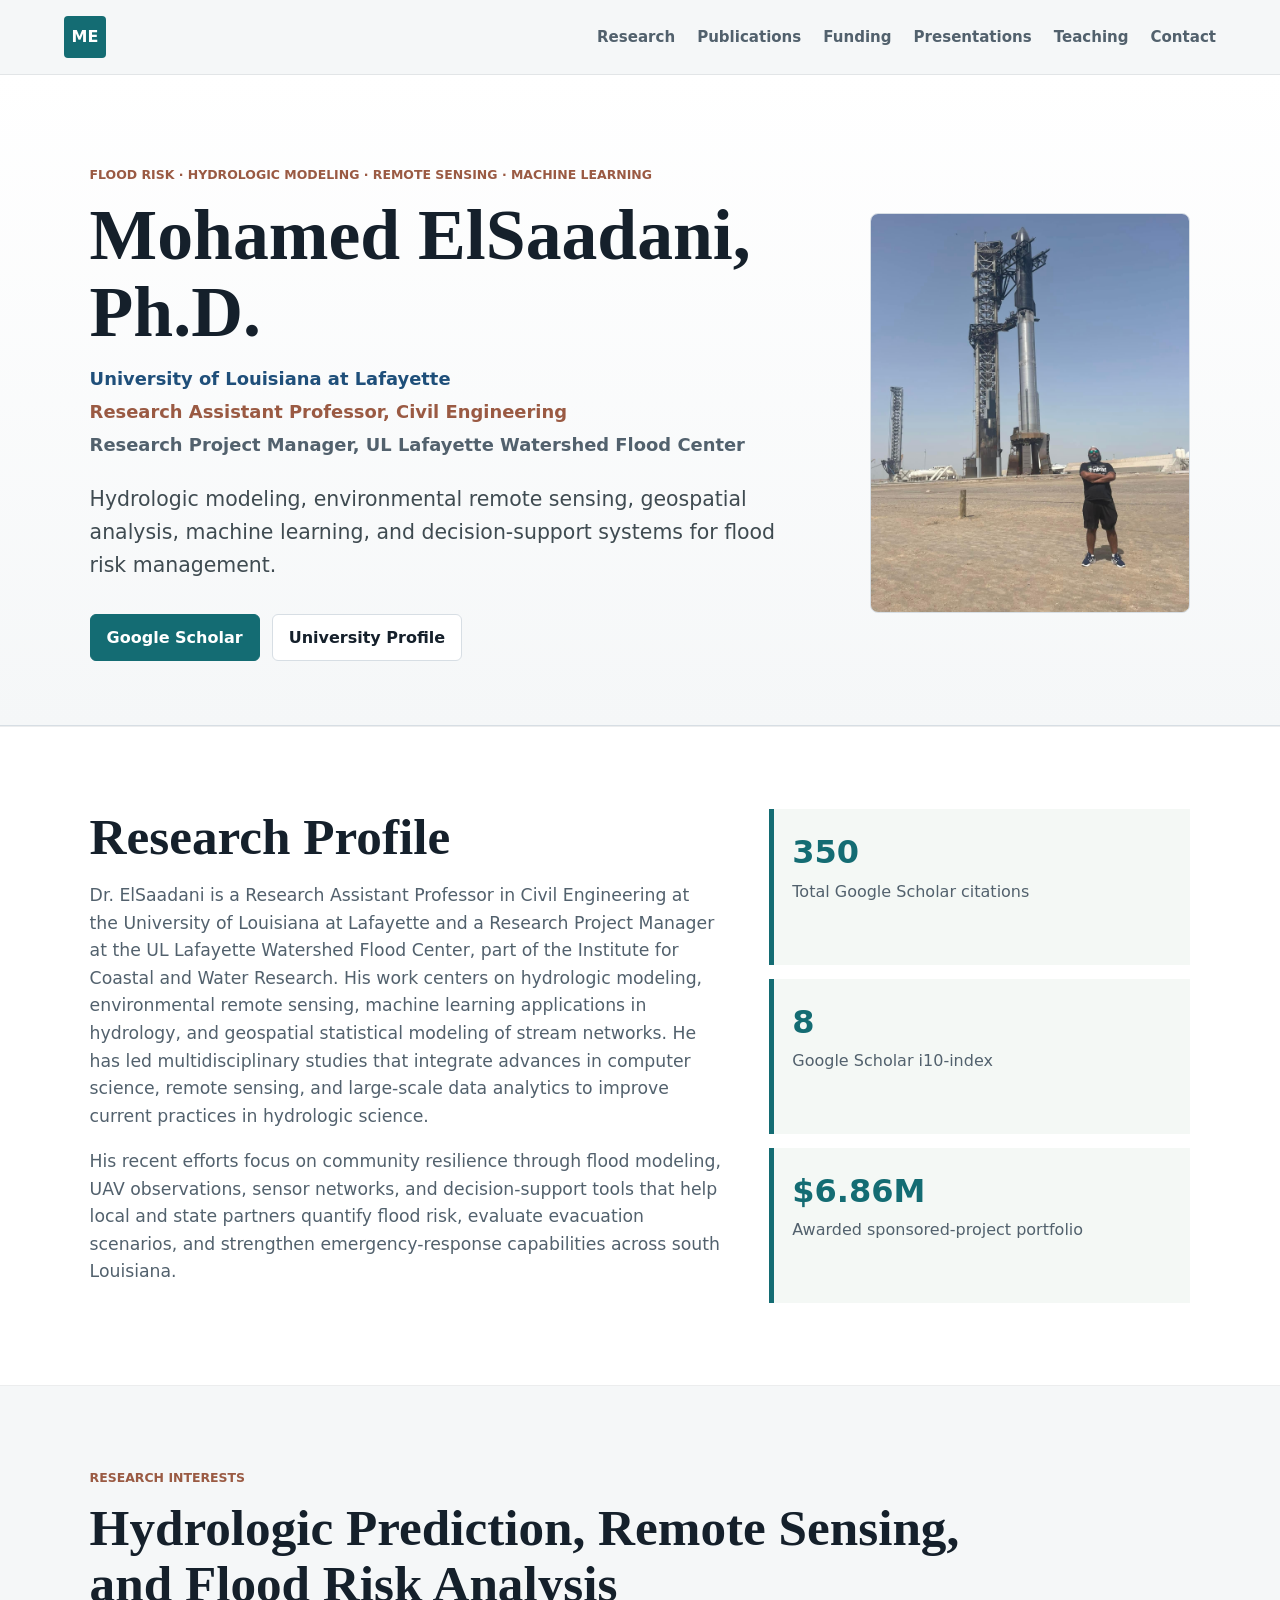
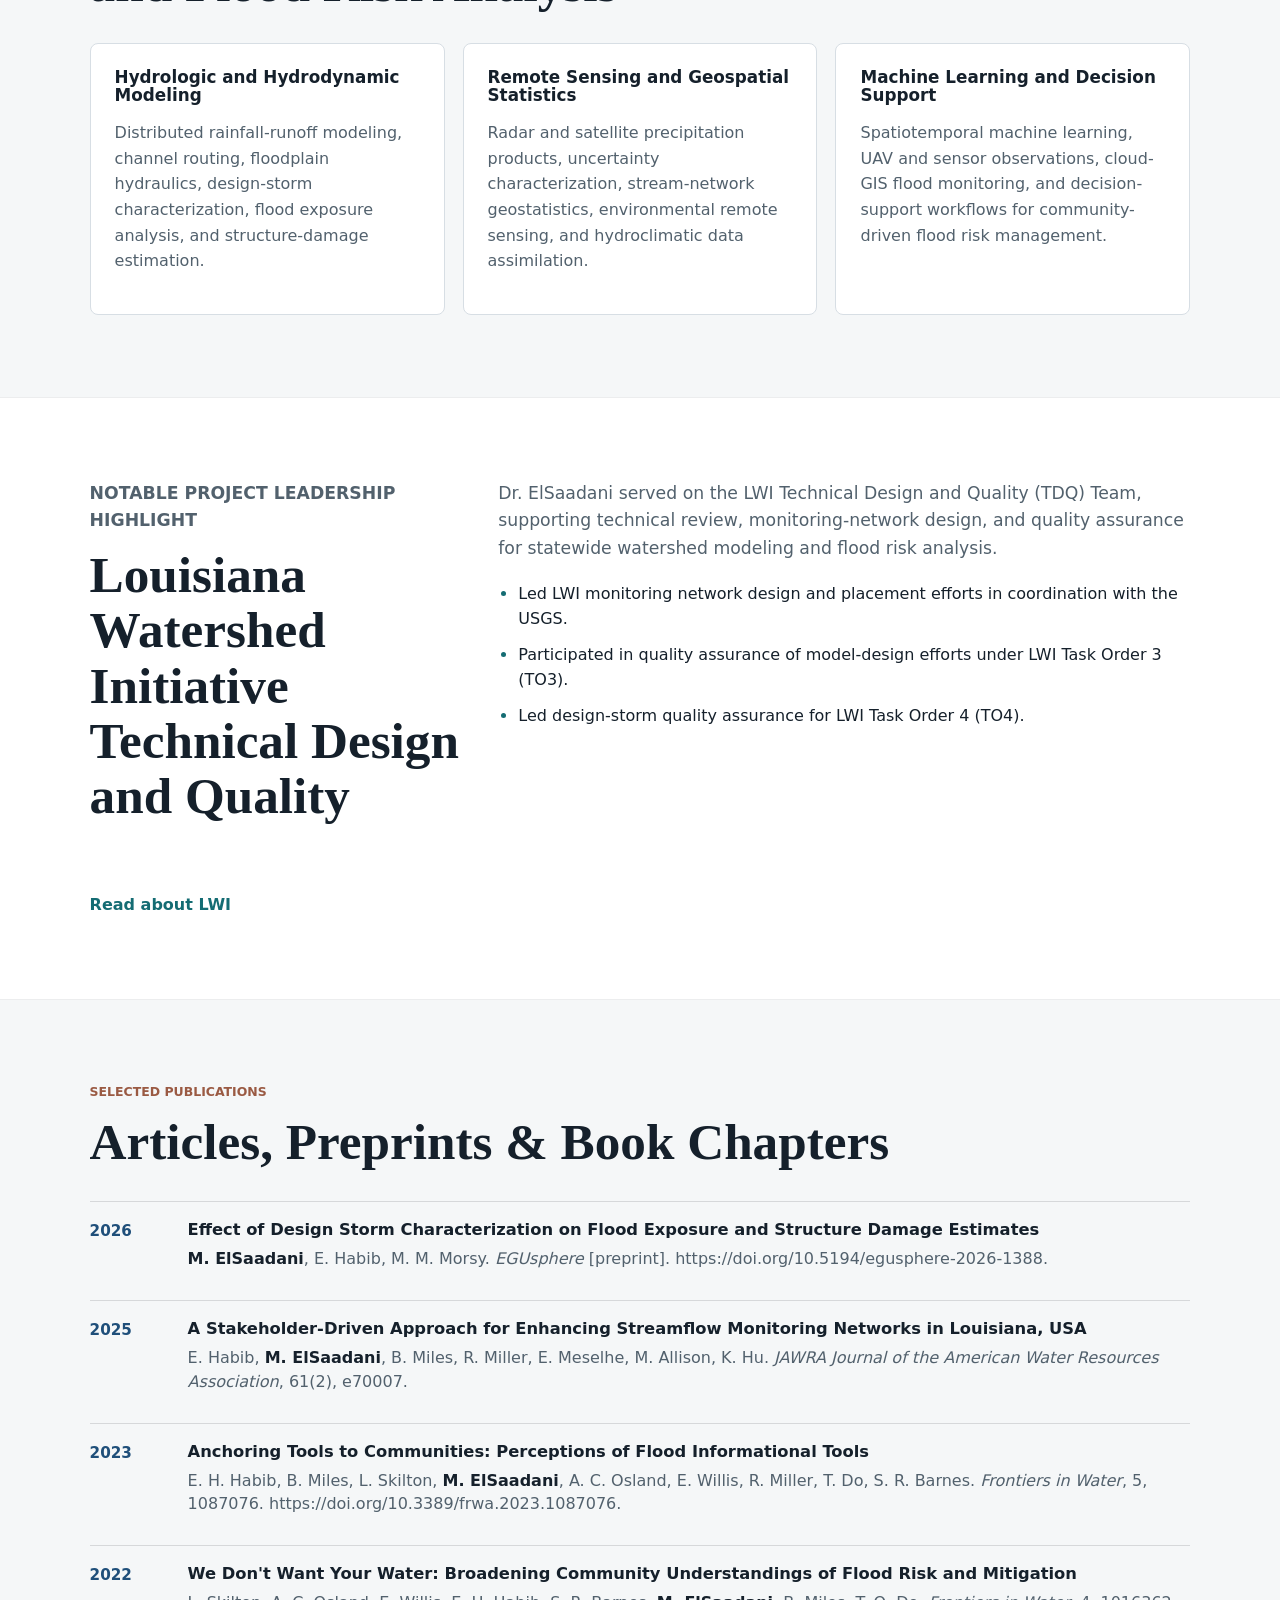
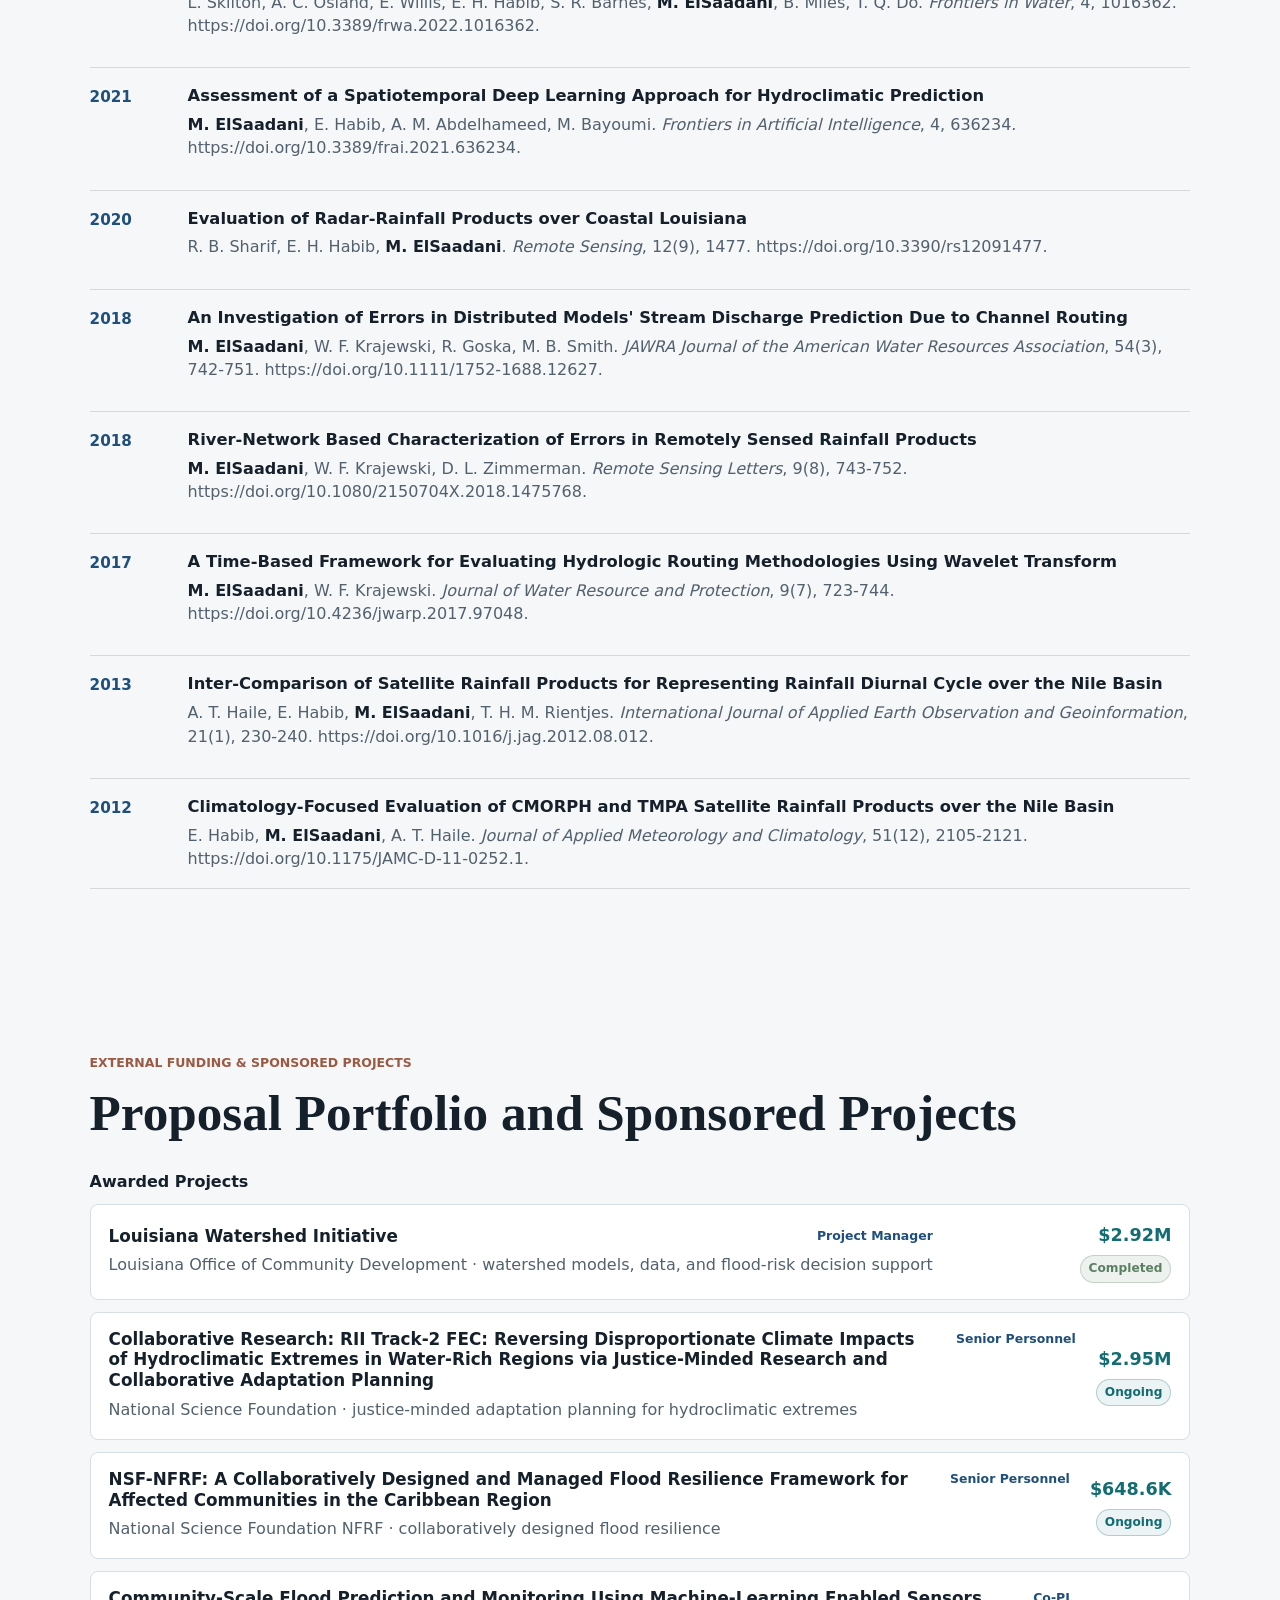
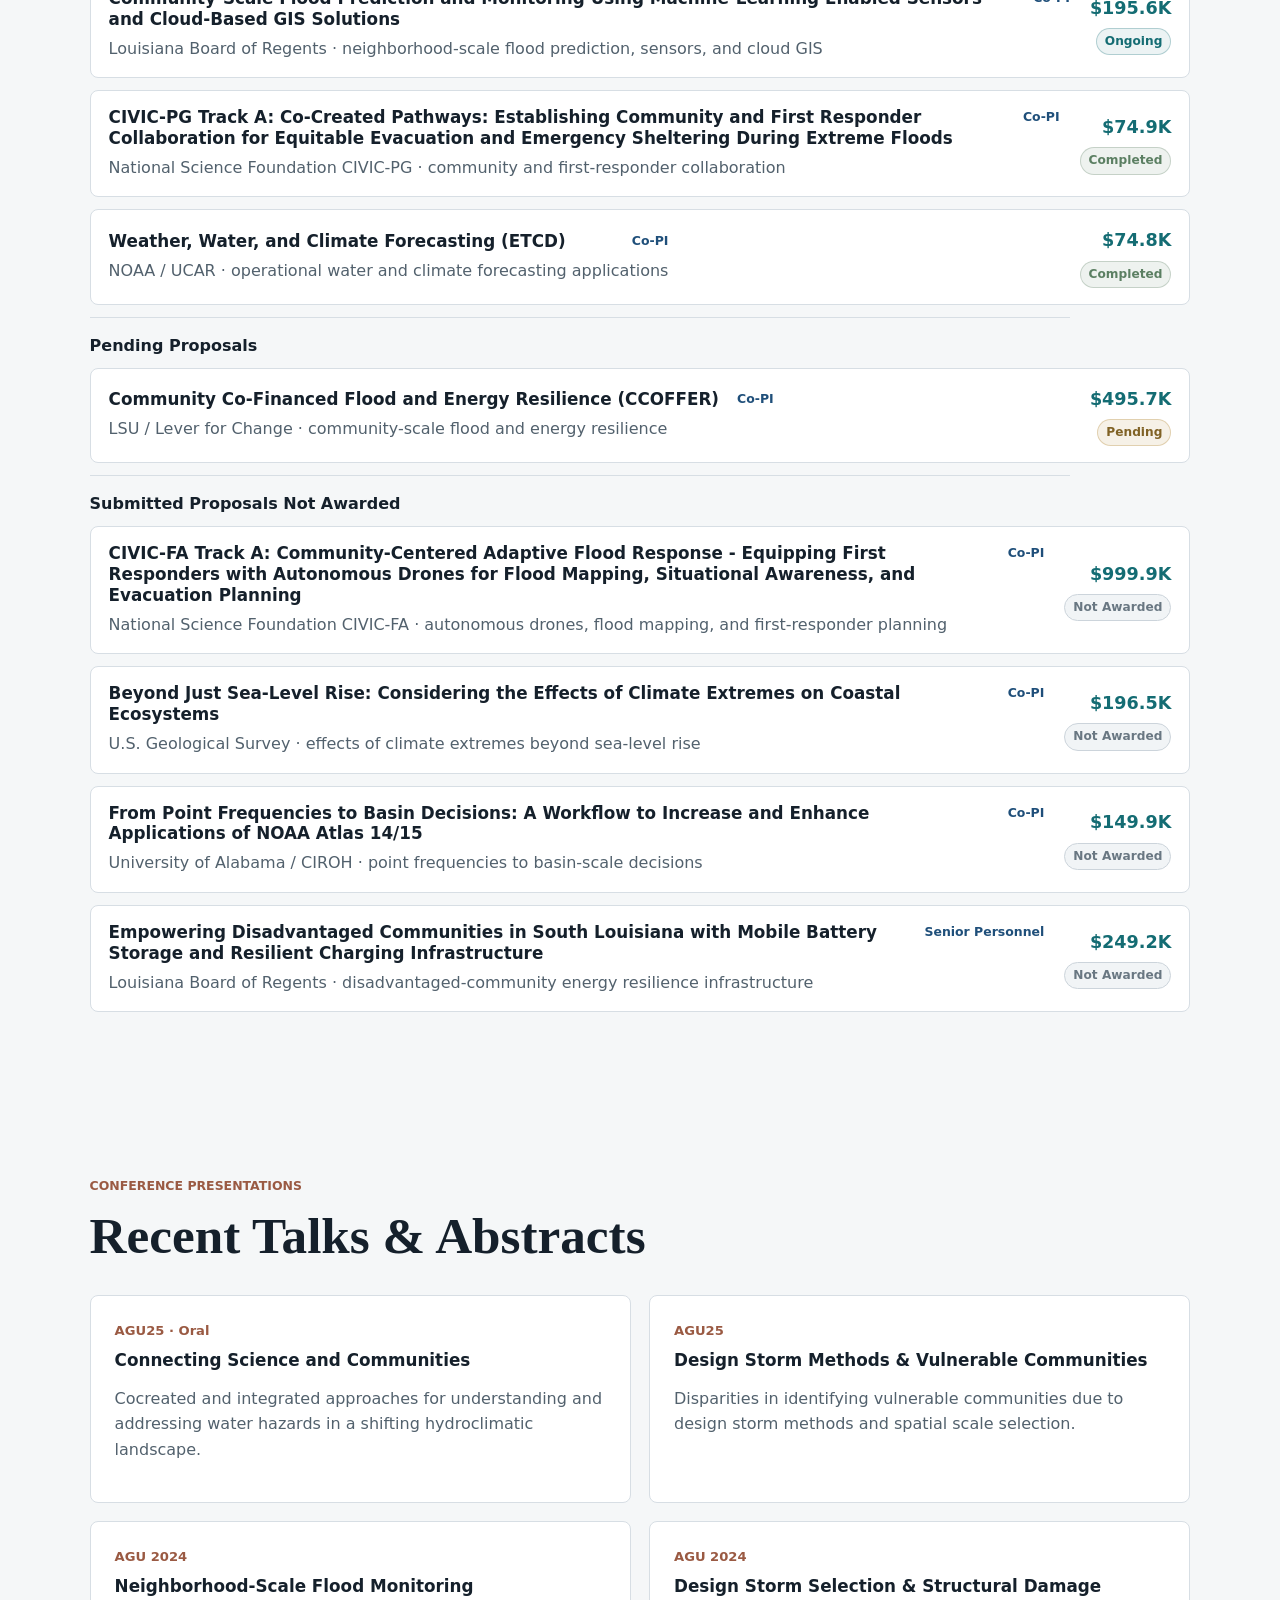
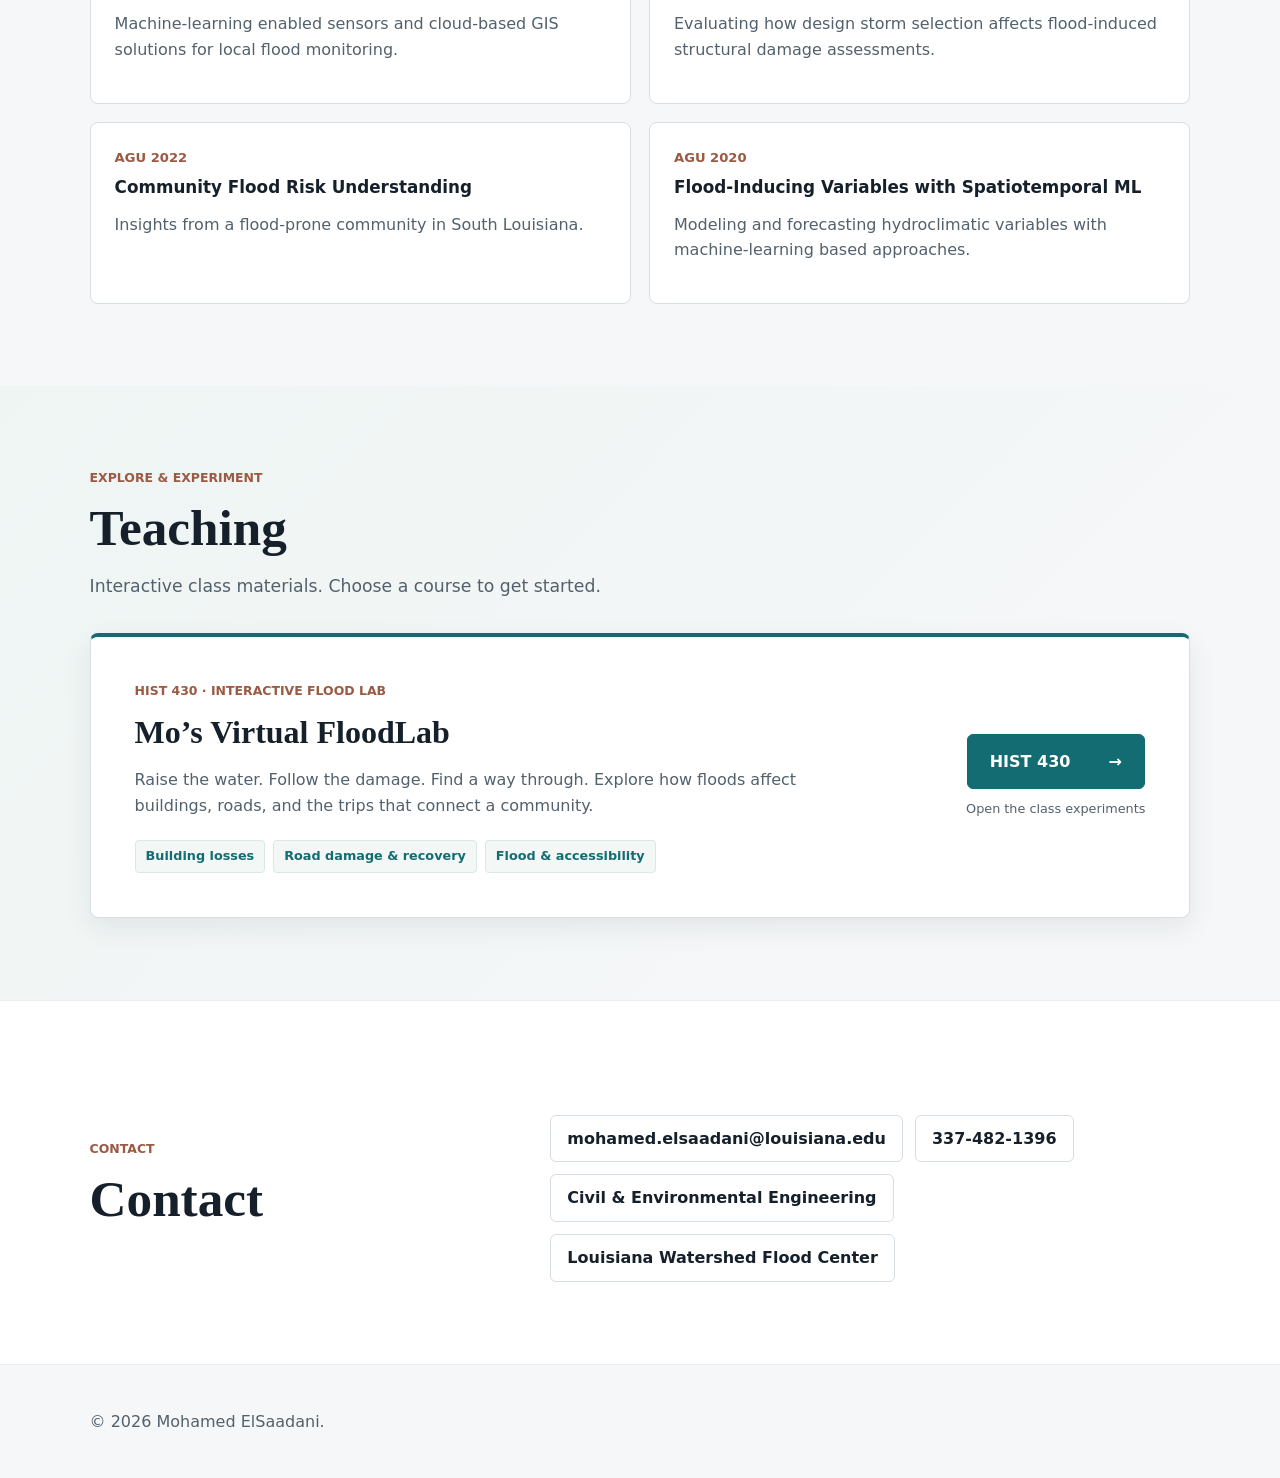
==== index.html @ e727b32e "Harden site policy and make flood routing failures recoverable" ====
<!doctype html>
<html lang="en">
  <head>
    <meta charset="utf-8" />
    <meta http-equiv="Content-Security-Policy" content="default-src 'self'; script-src 'self' 'sha256-aiAibdXr4zorrBHYoEK4pJ7aDcI/mE4SyURngaMQX2s='; style-src 'self' 'unsafe-inline' https://fonts.googleapis.com; font-src 'self' https://fonts.gstatic.com; img-src 'self' data: blob: https://tile.openstreetmap.org; connect-src 'self'; worker-src 'self'; object-src 'none'; base-uri 'none'; form-action 'none'; frame-src 'none'">
    <meta name="referrer" content="strict-origin-when-cross-origin">
    <meta name="viewport" content="width=device-width, initial-scale=1" />
    <title>Mohamed ElSaadani, Ph.D. | Hydrology, Remote Sensing &amp; Flood Risk | UL Lafayette</title>
    <meta
      name="description"
      content="Mohamed ElSaadani, Ph.D. â€” Research Assistant Professor in Civil Engineering at the University of Louisiana at Lafayette and Research Project Manager at the UL Lafayette Watershed Flood Center. Hydrologic modeling, remote sensing, machine learning, and flood risk analysis."
    />
    <meta name="author" content="Mohamed ElSaadani" />
    <meta name="keywords" content="Mohamed ElSaadani, Elsaadani, mohamed elsaadani ph.d., mohamed elsaadani louisiana, UL Lafayette Watershed Flood Center, hydrologic modeling, remote sensing, flood risk, machine learning, Louisiana Watershed Initiative, Institute for Coastal and Water Research" />


    <meta name="robots" content="index,follow,max-image-preview:large,max-snippet:-1" />
    <meta name="googlebot" content="index,follow" />


    <link rel="canonical" href="https://melsaadani1.github.io/" />


    <meta property="og:type" content="profile" />
    <meta property="og:title" content="Mohamed ElSaadani, Ph.D. â€” UL Lafayette" />
    <meta property="og:description" content="Research Assistant Professor of Civil Engineering &amp; Research Project Manager, UL Lafayette Watershed Flood Center. Hydrologic modeling, remote sensing, machine learning, and flood risk analysis." />
    <meta property="og:site_name" content="Mohamed ElSaadani, Ph.D." />
    <meta property="og:url" content="https://melsaadani1.github.io/" />
    <meta property="og:image" content="https://melsaadani1.github.io/profile.jpg" />
    <meta property="og:image:alt" content="Mohamed ElSaadani, Ph.D." />
    <meta property="profile:first_name" content="Mohamed" />
    <meta property="profile:last_name" content="ElSaadani" />


    <meta name="twitter:card" content="summary_large_image" />
    <meta name="twitter:title" content="Mohamed ElSaadani, Ph.D. â€” UL Lafayette" />
    <meta name="twitter:description" content="Research Assistant Professor, UL Lafayette. Hydrology, remote sensing, and flood risk." />
    <meta name="twitter:image" content="https://melsaadani1.github.io/profile.jpg" />


    <script type="application/ld+json">
    {
      "@context": "https://schema.org",
      "@type": "Person",
      "name": "Mohamed ElSaadani",
      "givenName": "Mohamed",
      "familyName": "ElSaadani",
      "alternateName": ["Mohamed El Saadani", "Mohamed A. ElSaadani", "Mohamed ElSaadany"],
      "honorificSuffix": "Ph.D.",
      "jobTitle": "Research Assistant Professor of Civil Engineering; Research Project Manager, UL Lafayette Watershed Flood Center",
      "email": "mailto:mohamed.elsaadani@louisiana.edu",
      "url": "https://melsaadani1.github.io/",
      "image": "https://melsaadani1.github.io/profile.jpg",
      "worksFor": {
        "@type": "CollegeOrUniversity",
        "name": "University of Louisiana at Lafayette",
        "url": "https://louisiana.edu/",
        "department": "Civil Engineering; UL Lafayette Watershed Flood Center; Institute for Coastal and Water Research"
      },
      "alumniOf": [
        {"@type": "CollegeOrUniversity", "name": "University of Iowa"},
        {"@type": "CollegeOrUniversity", "name": "University of Louisiana at Lafayette"},
        {"@type": "CollegeOrUniversity", "name": "Cairo University"}
      ],
      "knowsAbout": [
        "Flood Risk", "Hydrologic Modeling", "Remote Sensing", "Machine Learning for Hydrology",
        "Louisiana Watershed Initiative", "Community Resilience", "Design Storms",
        "Radar Rainfall", "Satellite Rainfall"
      ],
      "sameAs": [
        "https://scholar.google.com/citations?user=o0lgBhgAAAAJ&hl=en",
        "https://orcid.org/0000-0002-0113-6175",
        "https://www.researchgate.net/profile/Mohamed-Elsaadani",
        "https://www.linkedin.com/in/mohamed-elsaadani-ph-d-9a96617b/",
        "https://louisiana.edu/directory/people/mohamed-elsaadani",
        "https://floodcenter.louisiana.edu/"
      ]
    }
    </script>

    <link rel="preconnect" href="https://fonts.googleapis.com" />
    <link rel="preconnect" href="https://fonts.gstatic.com" crossorigin />
    <link
      href="https://fonts.googleapis.com/css2?family=Inter:wght@400;500;600;700;800&family=Lora:wght@500;600&display=swap"
      rel="stylesheet"
    />
    <link rel="stylesheet" href="styles.css?v=20260919" />
  </head>
  <body>
    <header class="site-header">
      <a class="brand" href="#top" aria-label="Mohamed ElSaadani home">
        <span>ME</span>
      </a>
      <nav aria-label="Primary navigation">
        <a href="#research">Research</a>
        <a href="#publications">Publications</a>
        <a href="#funding">Funding</a>
        <a href="#presentations">Presentations</a>
        <a href="#teaching">Teaching</a>
        <a href="#contact">Contact</a>
      </nav>
    </header>

    <main id="top">
      <section class="hero">
        <div class="hero-copy">
          <p class="eyebrow">Flood Risk &middot; Hydrologic Modeling &middot; Remote Sensing &middot; Machine Learning</p>
          <h1>Mohamed ElSaadani, Ph.D.</h1>
          <p class="appointment">University of Louisiana at Lafayette</p>
          <p class="appointment professor">Research Assistant Professor, Civil Engineering</p>
          <p class="appointment secondary">Research Project Manager, UL Lafayette Watershed Flood Center</p>
          <p class="lede">
            Hydrologic modeling, environmental remote sensing, geospatial analysis, machine learning, and
            decision-support systems for flood risk management.
          </p>
          <div class="hero-actions" aria-label="Profile links">
            <a class="button primary" href="https://scholar.google.com/citations?user=o0lgBhgAAAAJ&hl=en">Google Scholar</a>
            <a class="button" href="https://louisiana.edu/directory/people/mohamed-elsaadani">University Profile</a>
          </div>
        </div>
        <aside class="profile-card" aria-label="Profile photo">
          <img
            class="profile-photo"
            src="profile.jpg"
            alt="Mohamed ElSaadani, Ph.D. â€” Research Assistant Professor, University of Louisiana at Lafayette"
            width="320" height="320"
            loading="eager"
            decoding="async"
          />
        </aside>
      </section>

      <section class="intro band">
        <div>
          <h2>Research Profile</h2>
          <p>
            Dr. ElSaadani is a Research Assistant Professor in Civil Engineering at the University of
            Louisiana at Lafayette and a Research Project Manager at the UL Lafayette Watershed Flood Center,
            part of the Institute for Coastal and Water Research. His work centers on hydrologic modeling,
            environmental remote sensing, machine learning applications in hydrology, and geospatial
            statistical modeling of stream networks. He has led multidisciplinary studies that integrate
            advances in computer science, remote sensing, and large-scale data analytics to improve current
            practices in hydrologic science.
          </p>
          <p>
            His recent efforts focus on community resilience through flood modeling, UAV observations, sensor
            networks, and decision-support tools that help local and state partners quantify flood risk,
            evaluate evacuation scenarios, and strengthen emergency-response capabilities across south
            Louisiana.
          </p>
        </div>
        <dl class="stats">
          <div><dt>350</dt><dd>Total Google Scholar citations</dd></div>
          <div><dt>8</dt><dd>Google Scholar i10-index</dd></div>
          <div><dt>$6.86M</dt><dd>Awarded sponsored-project portfolio</dd></div>
        </dl>
      </section>

      <section id="research" class="section">
        <div class="section-heading">
          <p class="eyebrow">Research Interests</p>
          <h2>Hydrologic Prediction, Remote Sensing, and Flood Risk Analysis</h2>
        </div>
        <div class="focus-grid">
          <article>
            <h3>Hydrologic and Hydrodynamic Modeling</h3>
            <p>
              Distributed rainfall-runoff modeling, channel routing, floodplain hydraulics, design-storm
              characterization, flood exposure analysis, and structure-damage estimation.
            </p>
          </article>
          <article>
            <h3>Remote Sensing and Geospatial Statistics</h3>
            <p>
              Radar and satellite precipitation products, uncertainty characterization, stream-network
              geostatistics, environmental remote sensing, and hydroclimatic data assimilation.
            </p>
          </article>
          <article>
            <h3>Machine Learning and Decision Support</h3>
            <p>
              Spatiotemporal machine learning, UAV and sensor observations, cloud-GIS flood monitoring, and
              decision-support workflows for community-driven flood risk management.
            </p>
          </article>
        </div>
      </section>

      <section class="lwi band">
        <div class="section-heading">
          <p class="eyebrow">Notable Project Leadership Highlight</p>
          <h2>Louisiana Watershed Initiative Technical Design and Quality</h2>
        </div>
        <div class="lwi-details">
          <p>
            Dr. ElSaadani served on the LWI Technical Design and Quality (TDQ) Team, supporting technical
            review, monitoring-network design, and quality assurance for statewide watershed modeling and flood
            risk analysis.
          </p>
          <ul>
            <li>Led LWI monitoring network design and placement efforts in coordination with the USGS.</li>
            <li>Participated in quality assurance of model-design efforts under LWI Task Order 3 (TO3).</li>
            <li>Led design-storm quality assurance for LWI Task Order 4 (TO4).</li>
          </ul>
        </div>
        <a class="text-link" href="https://locddr.la.gov/programs/louisiana-watershed-initiative">Read about LWI</a>
      </section>

      <section id="publications" class="section">
        <div class="section-heading">
          <p class="eyebrow">Selected Publications</p>
          <h2>Articles, Preprints & Book Chapters</h2>
        </div>
        <div class="publication-list">
          <article>
            <p class="year">2026</p>
            <div class="pub-body">
              <div class="pub-title-line">
                <h3>Effect of Design Storm Characterization on Flood Exposure and Structure Damage Estimates</h3>
              </div>
              <p><strong>M. ElSaadani</strong>, E. Habib, M. M. Morsy. <em>EGUsphere</em> [preprint]. https://doi.org/10.5194/egusphere-2026-1388.</p>
            </div>
          </article>
          <article>
            <p class="year">2025</p>
            <div class="pub-body">
              <div class="pub-title-line">
                <h3>A Stakeholder-Driven Approach for Enhancing Streamflow Monitoring Networks in Louisiana, USA</h3>
              </div>
              <p>E. Habib, <strong>M. ElSaadani</strong>, B. Miles, R. Miller, E. Meselhe, M. Allison, K. Hu. <em>JAWRA Journal of the American Water Resources Association</em>, 61(2), e70007.</p>
            </div>
          </article>
          <article>
            <p class="year">2023</p>
            <div class="pub-body">
              <div class="pub-title-line">
                <h3>Anchoring Tools to Communities: Perceptions of Flood Informational Tools</h3>
              </div>
              <p>E. H. Habib, B. Miles, L. Skilton, <strong>M. ElSaadani</strong>, A. C. Osland, E. Willis, R. Miller, T. Do, S. R. Barnes. <em>Frontiers in Water</em>, 5, 1087076. https://doi.org/10.3389/frwa.2023.1087076.</p>
            </div>
          </article>
          <article>
            <p class="year">2022</p>
            <div class="pub-body">
              <div class="pub-title-line">
                <h3>We Don't Want Your Water: Broadening Community Understandings of Flood Risk and Mitigation</h3>
              </div>
              <p>L. Skilton, A. C. Osland, E. Willis, E. H. Habib, S. R. Barnes, <strong>M. ElSaadani</strong>, B. Miles, T. Q. Do. <em>Frontiers in Water</em>, 4, 1016362. https://doi.org/10.3389/frwa.2022.1016362.</p>
            </div>
          </article>
          <article>
            <p class="year">2021</p>
            <div class="pub-body">
              <div class="pub-title-line">
                <h3>Assessment of a Spatiotemporal Deep Learning Approach for Hydroclimatic Prediction</h3>
              </div>
              <p><strong>M. ElSaadani</strong>, E. Habib, A. M. Abdelhameed, M. Bayoumi. <em>Frontiers in Artificial Intelligence</em>, 4, 636234. https://doi.org/10.3389/frai.2021.636234.</p>
            </div>
          </article>
          <article>
            <p class="year">2020</p>
            <div class="pub-body">
              <div class="pub-title-line">
                <h3>Evaluation of Radar-Rainfall Products over Coastal Louisiana</h3>
              </div>
              <p>R. B. Sharif, E. H. Habib, <strong>M. ElSaadani</strong>. <em>Remote Sensing</em>, 12(9), 1477. https://doi.org/10.3390/rs12091477.</p>
            </div>
          </article>
          <article>
            <p class="year">2018</p>
            <div class="pub-body">
              <div class="pub-title-line">
                <h3>An Investigation of Errors in Distributed Models' Stream Discharge Prediction Due to Channel Routing</h3>
              </div>
              <p><strong>M. ElSaadani</strong>, W. F. Krajewski, R. Goska, M. B. Smith. <em>JAWRA Journal of the American Water Resources Association</em>, 54(3), 742-751. https://doi.org/10.1111/1752-1688.12627.</p>
            </div>
          </article>
          <article>
            <p class="year">2018</p>
            <div class="pub-body">
              <div class="pub-title-line">
                <h3>River-Network Based Characterization of Errors in Remotely Sensed Rainfall Products</h3>
              </div>
              <p><strong>M. ElSaadani</strong>, W. F. Krajewski, D. L. Zimmerman. <em>Remote Sensing Letters</em>, 9(8), 743-752. https://doi.org/10.1080/2150704X.2018.1475768.</p>
            </div>
          </article>
          <article>
            <p class="year">2017</p>
            <div class="pub-body">
              <div class="pub-title-line">
                <h3>A Time-Based Framework for Evaluating Hydrologic Routing Methodologies Using Wavelet Transform</h3>
              </div>
              <p><strong>M. ElSaadani</strong>, W. F. Krajewski. <em>Journal of Water Resource and Protection</em>, 9(7), 723-744. https://doi.org/10.4236/jwarp.2017.97048.</p>
            </div>
          </article>
          <article>
            <p class="year">2013</p>
            <div class="pub-body">
              <div class="pub-title-line">
                <h3>Inter-Comparison of Satellite Rainfall Products for Representing Rainfall Diurnal Cycle over the Nile Basin</h3>
              </div>
              <p>A. T. Haile, E. Habib, <strong>M. ElSaadani</strong>, T. H. M. Rientjes. <em>International Journal of Applied Earth Observation and Geoinformation</em>, 21(1), 230-240. https://doi.org/10.1016/j.jag.2012.08.012.</p>
            </div>
          </article>
          <article>
            <p class="year">2012</p>
            <div class="pub-body">
              <div class="pub-title-line">
                <h3>Climatology-Focused Evaluation of CMORPH and TMPA Satellite Rainfall Products over the Nile Basin</h3>
              </div>
              <p>E. Habib, <strong>M. ElSaadani</strong>, A. T. Haile. <em>Journal of Applied Meteorology and Climatology</em>, 51(12), 2105-2121. https://doi.org/10.1175/JAMC-D-11-0252.1.</p>
            </div>
          </article>
        </div>
      </section>

      <section id="funding" class="section">
        <div class="section-heading">
          <p class="eyebrow">External Funding & Sponsored Projects</p>
          <h2>Proposal Portfolio and Sponsored Projects</h2>
        </div>
        <div class="funding-list">
          <h3 class="funding-subheading">Awarded Projects</h3>
          <article>
            <div>
              <div class="funding-title"><h3>Louisiana Watershed Initiative</h3><span>Project Manager</span></div>
              <p>Louisiana Office of Community Development &middot; watershed models, data, and flood-risk decision support</p>
            </div>
            <div class="funding-meta"><strong>$2.92M</strong><span class="status completed">Completed</span></div>
          </article>
          <article>
            <div>
              <div class="funding-title"><h3>Collaborative Research: RII Track-2 FEC: Reversing Disproportionate Climate Impacts of Hydroclimatic Extremes in Water-Rich Regions via Justice-Minded Research and Collaborative Adaptation Planning</h3><span>Senior Personnel</span></div>
              <p>National Science Foundation &middot; justice-minded adaptation planning for hydroclimatic extremes</p>
            </div>
            <div class="funding-meta"><strong>$2.95M</strong><span class="status ongoing">Ongoing</span></div>
          </article>
          <article>
            <div>
              <div class="funding-title"><h3>NSF-NFRF: A Collaboratively Designed and Managed Flood Resilience Framework for Affected Communities in the Caribbean Region</h3><span>Senior Personnel</span></div>
              <p>National Science Foundation NFRF &middot; collaboratively designed flood resilience</p>
            </div>
            <div class="funding-meta"><strong>$648.6K</strong><span class="status ongoing">Ongoing</span></div>
          </article>
          <article>
            <div>
              <div class="funding-title"><h3>Community-Scale Flood Prediction and Monitoring Using Machine-Learning Enabled Sensors and Cloud-Based GIS Solutions</h3><span>Co-PI</span></div>
              <p>Louisiana Board of Regents &middot; neighborhood-scale flood prediction, sensors, and cloud GIS</p>
            </div>
            <div class="funding-meta"><strong>$195.6K</strong><span class="status ongoing">Ongoing</span></div>
          </article>
          <article>
            <div>
              <div class="funding-title"><h3>CIVIC-PG Track A: Co-Created Pathways: Establishing Community and First Responder Collaboration for Equitable Evacuation and Emergency Sheltering During Extreme Floods</h3><span>Co-PI</span></div>
              <p>National Science Foundation CIVIC-PG &middot; community and first-responder collaboration</p>
            </div>
            <div class="funding-meta"><strong>$74.9K</strong><span class="status completed">Completed</span></div>
          </article>
          <article>
            <div>
              <div class="funding-title"><h3>Weather, Water, and Climate Forecasting (ETCD)</h3><span>Co-PI</span></div>
              <p>NOAA / UCAR &middot; operational water and climate forecasting applications</p>
            </div>
            <div class="funding-meta"><strong>$74.8K</strong><span class="status completed">Completed</span></div>
          </article>

          <h3 class="funding-subheading">Pending Proposals</h3>
          <article>
            <div>
              <div class="funding-title"><h3>Community Co-Financed Flood and Energy Resilience (CCOFFER)</h3><span>Co-PI</span></div>
              <p>LSU / Lever for Change &middot; community-scale flood and energy resilience</p>
            </div>
            <div class="funding-meta"><strong>$495.7K</strong><span class="status pending">Pending</span></div>
          </article>

          <h3 class="funding-subheading">Submitted Proposals Not Awarded</h3>
          <article>
            <div>
              <div class="funding-title"><h3>CIVIC-FA Track A: Community-Centered Adaptive Flood Response - Equipping First Responders with Autonomous Drones for Flood Mapping, Situational Awareness, and Evacuation Planning</h3><span>Co-PI</span></div>
              <p>National Science Foundation CIVIC-FA &middot; autonomous drones, flood mapping, and first-responder planning</p>
            </div>
            <div class="funding-meta"><strong>$999.9K</strong><span class="status not-awarded">Not Awarded</span></div>
          </article>
          <article>
            <div>
              <div class="funding-title"><h3>Beyond Just Sea-Level Rise: Considering the Effects of Climate Extremes on Coastal Ecosystems</h3><span>Co-PI</span></div>
              <p>U.S. Geological Survey &middot; effects of climate extremes beyond sea-level rise</p>
            </div>
            <div class="funding-meta"><strong>$196.5K</strong><span class="status not-awarded">Not Awarded</span></div>
          </article>
          <article>
            <div>
              <div class="funding-title"><h3>From Point Frequencies to Basin Decisions: A Workflow to Increase and Enhance Applications of NOAA Atlas 14/15</h3><span>Co-PI</span></div>
              <p>University of Alabama / CIROH &middot; point frequencies to basin-scale decisions</p>
            </div>
            <div class="funding-meta"><strong>$149.9K</strong><span class="status not-awarded">Not Awarded</span></div>
          </article>
          <article>
            <div>
              <div class="funding-title"><h3>Empowering Disadvantaged Communities in South Louisiana with Mobile Battery Storage and Resilient Charging Infrastructure</h3><span>Senior Personnel</span></div>
              <p>Louisiana Board of Regents &middot; disadvantaged-community energy resilience infrastructure</p>
            </div>
            <div class="funding-meta"><strong>$249.2K</strong><span class="status not-awarded">Not Awarded</span></div>
          </article>
        </div>
      </section>

      <section id="presentations" class="section">
        <div class="section-heading">
          <p class="eyebrow">Conference Presentations</p>
          <h2>Recent Talks & Abstracts</h2>
        </div>
        <div class="cards two-col">
          <article>
            <span>AGU25 &middot; Oral</span>
            <h3>Connecting Science and Communities</h3>
            <p>Cocreated and integrated approaches for understanding and addressing water hazards in a shifting hydroclimatic landscape.</p>
          </article>
          <article>
            <span>AGU25</span>
            <h3>Design Storm Methods & Vulnerable Communities</h3>
            <p>Disparities in identifying vulnerable communities due to design storm methods and spatial scale selection.</p>
          </article>
          <article>
            <span>AGU 2024</span>
            <h3>Neighborhood-Scale Flood Monitoring</h3>
            <p>Machine-learning enabled sensors and cloud-based GIS solutions for local flood monitoring.</p>
          </article>
          <article>
            <span>AGU 2024</span>
            <h3>Design Storm Selection & Structural Damage</h3>
            <p>Evaluating how design storm selection affects flood-induced structural damage assessments.</p>
          </article>
          <article>
            <span>AGU 2022</span>
            <h3>Community Flood Risk Understanding</h3>
            <p>Insights from a flood-prone community in South Louisiana.</p>
          </article>
          <article>
            <span>AGU 2020</span>
            <h3>Flood-Inducing Variables with Spatiotemporal ML</h3>
            <p>Modeling and forecasting hydroclimatic variables with machine-learning based approaches.</p>
          </article>
        </div>
      </section>

      <section id="teaching" class="section teaching" aria-labelledby="teaching-title">
        <div class="section-heading">
          <p class="eyebrow">Explore &amp; Experiment</p>
          <h2 id="teaching-title">Teaching</h2>
          <p>Interactive class materials. Choose a course to get started.</p>
        </div>
        <article class="course-card" aria-labelledby="course-title">
          <div class="course-copy">
            <p class="eyebrow">HIST 430 &middot; Interactive Flood Lab</p>
            <h3 id="course-title">Mo&rsquo;s Virtual FloodLab</h3>
            <p>Raise the water. Follow the damage. Find a way through. Explore how floods affect buildings, roads, and the trips that connect a community.</p>
            <ul class="course-topics" aria-label="Available experiments">
              <li>Building losses</li>
              <li>Road damage &amp; recovery</li>
              <li>Flood &amp; accessibility</li>
            </ul>
          </div>
          <div class="course-action">
            <a class="button primary course-button" href="./mos-virtual-floodlab/" aria-describedby="course-help">HIST 430 <span aria-hidden="true">&rarr;</span></a>
            <p id="course-help">Open the class experiments</p>
          </div>
        </article>
      </section>

      <section id="contact" class="contact band">
        <div>
          <p class="eyebrow">Contact</p>
          <h2>Contact</h2>
        </div>
        <div class="contact-links">
          <a href="mailto:mohamed.elsaadani@louisiana.edu">mohamed.elsaadani@louisiana.edu</a>
          <a href="tel:+13374821396">337-482-1396</a>
          <a href="https://civil.louisiana.edu/about-us/faculty-staff">Civil & Environmental Engineering</a>
          <a href="https://floodcenter.louisiana.edu/">Louisiana Watershed Flood Center</a>
        </div>
      </section>
    </main>

    <footer>
      <p>&copy; <span id="year"></span> Mohamed ElSaadani.</p>
    </footer>

    <script src="script.js"></script>
  </body>
</html>
---- styles.css ----
:root {
  --ink: #15202b;
  --muted: #52616d;
  --paper: #f5f7f8;
  --surface: #ffffff;
  --line: #d7dee4;
  --teal: #146c73;
  --green: #5b7f62;
  --clay: #9a5a43;
  --gold: #b58a38;
  --blue: #1f4f7a;
  --shadow: 0 10px 28px rgba(21, 32, 43, 0.08);
}

* {
  box-sizing: border-box;
}

html {
  scroll-behavior: smooth;
}

body {
  margin: 0;
  color: var(--ink);
  background: var(--paper);
  font-family: Inter, system-ui, -apple-system, BlinkMacSystemFont, "Segoe UI", sans-serif;
  line-height: 1.6;
}

a {
  color: inherit;
}

.site-header {
  position: sticky;
  top: 0;
  z-index: 10;
  display: flex;
  align-items: center;
  justify-content: space-between;
  gap: 24px;
  padding: 16px clamp(20px, 5vw, 72px);
  background: rgba(245, 247, 248, 0.92);
  border-bottom: 1px solid rgba(23, 32, 38, 0.08);
  backdrop-filter: blur(18px);
}

.brand {
  display: grid;
  place-items: center;
  width: 42px;
  height: 42px;
  color: #fff;
  text-decoration: none;
  background: var(--teal);
  border-radius: 4px;
  font-weight: 800;
}

nav {
  display: flex;
  flex-wrap: wrap;
  gap: 8px 22px;
  color: var(--muted);
  font-size: 0.94rem;
  font-weight: 700;
}

nav a {
  text-decoration: none;
}

nav a:hover,
.text-link:hover {
  color: var(--teal);
}

.hero {
  display: grid;
  grid-template-columns: minmax(0, 1fr) 320px;
  align-items: center;
  gap: clamp(32px, 6vw, 76px);
  min-height: 560px;
  padding: clamp(56px, 7vw, 92px) clamp(20px, 7vw, 96px) 64px;
  background: linear-gradient(180deg, #ffffff 0%, var(--paper) 100%);
  border-bottom: 1px solid var(--line);
}

.eyebrow {
  margin: 0 0 12px;
  color: var(--clay);
  font-size: 0.78rem;
  font-weight: 800;
  letter-spacing: 0;
  text-transform: uppercase;
}

h1,
h2,
h3 {
  margin: 0;
  line-height: 1.08;
}

h1,
h2 {
  font-family: Lora, Georgia, serif;
}

h1 {
  max-width: 820px;
  font-size: clamp(2.8rem, 5.6vw, 5.4rem);
}

h2 {
  font-size: clamp(2rem, 4vw, 3.8rem);
}

h3 {
  font-size: 1.05rem;
}

.lede {
  max-width: 760px;
  margin: 24px 0 0;
  color: #3f4b51;
  font-size: clamp(1.08rem, 1.6vw, 1.28rem);
}

.appointment {
  margin: 14px 0 0;
  color: var(--blue);
  font-weight: 800;
  font-size: 1.12rem;
}

.appointment.secondary {
  margin-top: 4px;
  color: var(--muted);
  font-weight: 700;
}

.appointment.professor {
  margin-top: 4px;
  color: var(--clay);
  font-weight: 800;
}

.hero-actions,
.contact-links {
  display: flex;
  flex-wrap: wrap;
  gap: 12px;
  margin-top: 32px;
}

.button,
.contact-links a {
  display: inline-flex;
  align-items: center;
  min-height: 44px;
  padding: 10px 16px;
  border: 1px solid var(--line);
  border-radius: 6px;
  background: var(--surface);
  color: var(--ink);
  text-decoration: none;
  font-weight: 800;
}

.button.primary {
  border-color: var(--teal);
  background: var(--teal);
  color: #fff;
}

.profile-card {
  align-self: center;
  overflow: hidden;
  padding: 0;
  border: 1px solid var(--line);
  border-radius: 8px;
  background: var(--surface);
}

.profile-photo {
  display: block;
  width: 100%;
  height: auto;
  aspect-ratio: 4 / 5;
  object-fit: cover;
  object-position: 57% 55%;
}

.photo-fallback {
  display: grid;
  place-items: center;
  min-height: 400px;
  padding: 24px;
  border: 1px dashed #a9b6bf;
  background: #eef3f4;
  color: var(--muted);
  text-align: center;
}

.photo-fallback span {
  color: var(--blue);
  font-size: 3.2rem;
  font-weight: 800;
}

.photo-fallback p {
  max-width: 220px;
  margin: 10px 0 0;
}

.section,
.band {
  padding: 82px clamp(20px, 7vw, 96px);
}

.band {
  background: #fff;
  border-block: 1px solid rgba(23, 32, 38, 0.08);
}

.intro {
  display: grid;
  grid-template-columns: minmax(0, 1.2fr) minmax(300px, 0.8fr);
  gap: 48px;
}

.intro p,
.lwi p,
.compact p {
  max-width: 940px;
  color: var(--muted);
  font-size: 1.08rem;
}

.stats {
  display: grid;
  gap: 14px;
  margin: 0;
}

.stats div {
  padding: 18px;
  border-left: 5px solid var(--teal);
  background: #f4f8f5;
}

.stats dt {
  color: var(--teal);
  font-size: 2rem;
  font-weight: 800;
}

.stats dd {
  margin: 0;
  color: var(--muted);
}

.section-heading {
  max-width: 960px;
  margin-bottom: 32px;
}

.focus-grid,
.cards {
  display: grid;
  grid-template-columns: repeat(3, minmax(0, 1fr));
  gap: 18px;
}

.focus-grid article,
.cards article,
.funding-list article {
  border: 1px solid var(--line);
  border-radius: 8px;
  background: var(--surface);
}

.focus-grid article,
.cards article {
  padding: 24px;
}

.focus-grid p,
.cards p,
.funding-list p {
  color: var(--muted);
}

.lwi {
  display: grid;
  grid-template-columns: minmax(280px, 0.7fr) minmax(0, 1.3fr);
  gap: 36px;
  align-items: start;
}

.lwi-details {
  max-width: 920px;
}

.lwi-details p {
  margin-top: 0;
}

.lwi-details ul {
  display: grid;
  gap: 10px;
  margin: 18px 0 0;
  padding-left: 20px;
  color: var(--ink);
}

.lwi-details li::marker {
  color: var(--teal);
}

.text-link {
  width: max-content;
  color: var(--teal);
  font-weight: 800;
  text-decoration: none;
}

.publication-list,
.funding-list {
  display: grid;
  gap: 12px;
}

.publication-list article {
  display: grid;
  grid-template-columns: 74px minmax(0, 1fr);
  gap: 24px;
  padding: 18px 0;
  border-top: 1px solid rgba(23, 32, 38, 0.14);
}

.publication-list article:last-child {
  border-bottom: 1px solid rgba(23, 32, 38, 0.14);
}

.publication-list .year {
  margin: 0;
  color: var(--blue);
  font-size: 0.95rem;
  font-weight: 800;
}

.publication-list h3 {
  margin: 0;
  font-size: 1.02rem;
  line-height: 1.22;
}

.publication-list p {
  margin: 0;
  color: var(--muted);
  line-height: 1.45;
}

.pub-body {
  min-width: 0;
}

.pub-title-line {
  display: flex;
  align-items: baseline;
  justify-content: space-between;
  gap: 18px;
  margin-bottom: 7px;
}

.funding-title span {
  flex: 0 0 auto;
  color: var(--blue);
  font-size: 0.78rem;
  font-weight: 800;
  white-space: nowrap;
}

.pub-body strong {
  color: var(--ink);
}

.funding-title {
  display: flex;
  align-items: flex-start;
  justify-content: space-between;
  gap: 18px;
  margin-bottom: 6px;
}

.funding-list h3 {
  max-width: 980px;
  margin: 0;
  line-height: 1.24;
}

.funding-subheading {
  margin: 22px 0 0;
  padding-top: 18px;
  border-top: 1px solid var(--line);
  color: var(--ink);
  font-size: 1rem;
}

.funding-subheading:first-child {
  margin-top: 0;
  padding-top: 0;
  border-top: 0;
}

.funding-list p {
  margin: 0;
}

.two-col {
  grid-template-columns: repeat(2, minmax(0, 1fr));
}

.cards span {
  display: block;
  margin-bottom: 10px;
  color: var(--clay);
  font-size: 0.82rem;
  font-weight: 800;
}

.funding-list article {
  display: flex;
  align-items: center;
  justify-content: space-between;
  gap: 20px;
  padding: 16px 18px;
}

.funding-meta {
  display: grid;
  justify-items: end;
  gap: 6px;
  flex: 0 0 auto;
}

.funding-list strong {
  color: var(--teal);
  font-size: 1.1rem;
}

.status {
  display: inline-flex;
  align-items: center;
  min-height: 24px;
  padding: 3px 8px;
  border: 1px solid var(--line);
  border-radius: 999px;
  color: var(--muted);
  background: #f8fafb;
  font-size: 0.76rem;
  font-weight: 800;
}

.status.ongoing {
  border-color: rgba(20, 108, 115, 0.28);
  color: var(--teal);
  background: rgba(20, 108, 115, 0.08);
}

.status.completed {
  border-color: rgba(91, 127, 98, 0.28);
  color: var(--green);
  background: rgba(91, 127, 98, 0.1);
}

.status.pending {
  border-color: rgba(181, 138, 56, 0.32);
  color: #806225;
  background: rgba(181, 138, 56, 0.12);
}

.status.not-awarded {
  border-color: #ccd4db;
  color: #697782;
  background: #f1f4f6;
}

.compact {
  max-width: 1100px;
}

.teaching {
  scroll-margin-top: 90px;
  background: linear-gradient(135deg, #eef5f3, var(--paper) 70%);
}

.teaching .section-heading > p:last-child {
  margin: 18px 0 0;
  color: var(--muted);
  font-size: 1.08rem;
}

.course-card {
  display: flex;
  align-items: center;
  justify-content: space-between;
  gap: 36px;
  padding: clamp(24px, 4vw, 44px);
  border: 1px solid var(--line);
  border-top: 4px solid var(--teal);
  border-radius: 8px;
  background: var(--surface);
  box-shadow: var(--shadow);
}

.course-copy {
  max-width: 710px;
}

.course-copy h3 {
  font-family: Lora, Georgia, serif;
  font-size: clamp(1.5rem, 3vw, 2rem);
  line-height: 1.2;
}

.course-copy > p:not(.eyebrow) {
  margin: 16px 0 22px;
  color: var(--muted);
}

.course-topics {
  display: flex;
  flex-wrap: wrap;
  gap: 8px;
  margin: 0;
  padding: 0;
  list-style: none;
}

.course-topics li {
  padding: 5px 10px;
  border: 1px solid #d9e8e4;
  border-radius: 4px;
  color: var(--teal);
  background: #f3f8f6;
  font-size: 0.8rem;
  font-weight: 600;
}

.course-action {
  flex: 0 0 auto;
  text-align: center;
}

.course-button {
  justify-content: space-between;
  gap: 38px;
  min-height: 54px;
  padding: 14px 22px;
}

.course-button:hover {
  background: #0f555b;
}

.course-button:focus-visible,
nav a:focus-visible {
  outline: 3px solid var(--gold);
  outline-offset: 5px;
}

.course-action p {
  margin: 10px 0 0;
  color: var(--muted);
  font-size: 0.8rem;
}

.contact {
  display: grid;
  grid-template-columns: minmax(280px, 0.8fr) minmax(0, 1.2fr);
  gap: 34px;
  align-items: center;
}

footer {
  padding: 28px clamp(20px, 7vw, 96px);
  color: var(--muted);
}

@media (max-width: 920px) {
  .hero,
  .intro,
  .lwi,
  .contact {
    grid-template-columns: 1fr;
  }

  .hero {
    min-height: 0;
  }

  .focus-grid,
  .two-col {
    grid-template-columns: 1fr;
  }

  .profile-card {
    max-width: 360px;
  }
}

@media (max-width: 640px) {
  .teaching {
    scroll-margin-top: 160px;
  }

  .course-card {
    align-items: flex-start;
    flex-direction: column;
    gap: 28px;
  }

  .course-action {
    width: 100%;
  }

  .course-button {
    width: 100%;
  }

  .site-header {
    align-items: flex-start;
    flex-direction: column;
  }

  nav {
    width: 100%;
    justify-content: space-between;
    gap: 8px;
    font-size: 0.84rem;
  }

  .hero,
  .section,
  .band {
    padding-inline: 18px;
  }

  .funding-list article {
    display: block;
  }

  .publication-list article {
    grid-template-columns: 1fr;
    gap: 6px;
  }

  .pub-title-line,
  .funding-title {
    align-items: flex-start;
    flex-direction: column;
    gap: 6px;
  }

  .funding-list strong {
    display: block;
    margin-top: 10px;
  }

  .funding-meta {
    justify-items: start;
    margin-top: 10px;
  }
}
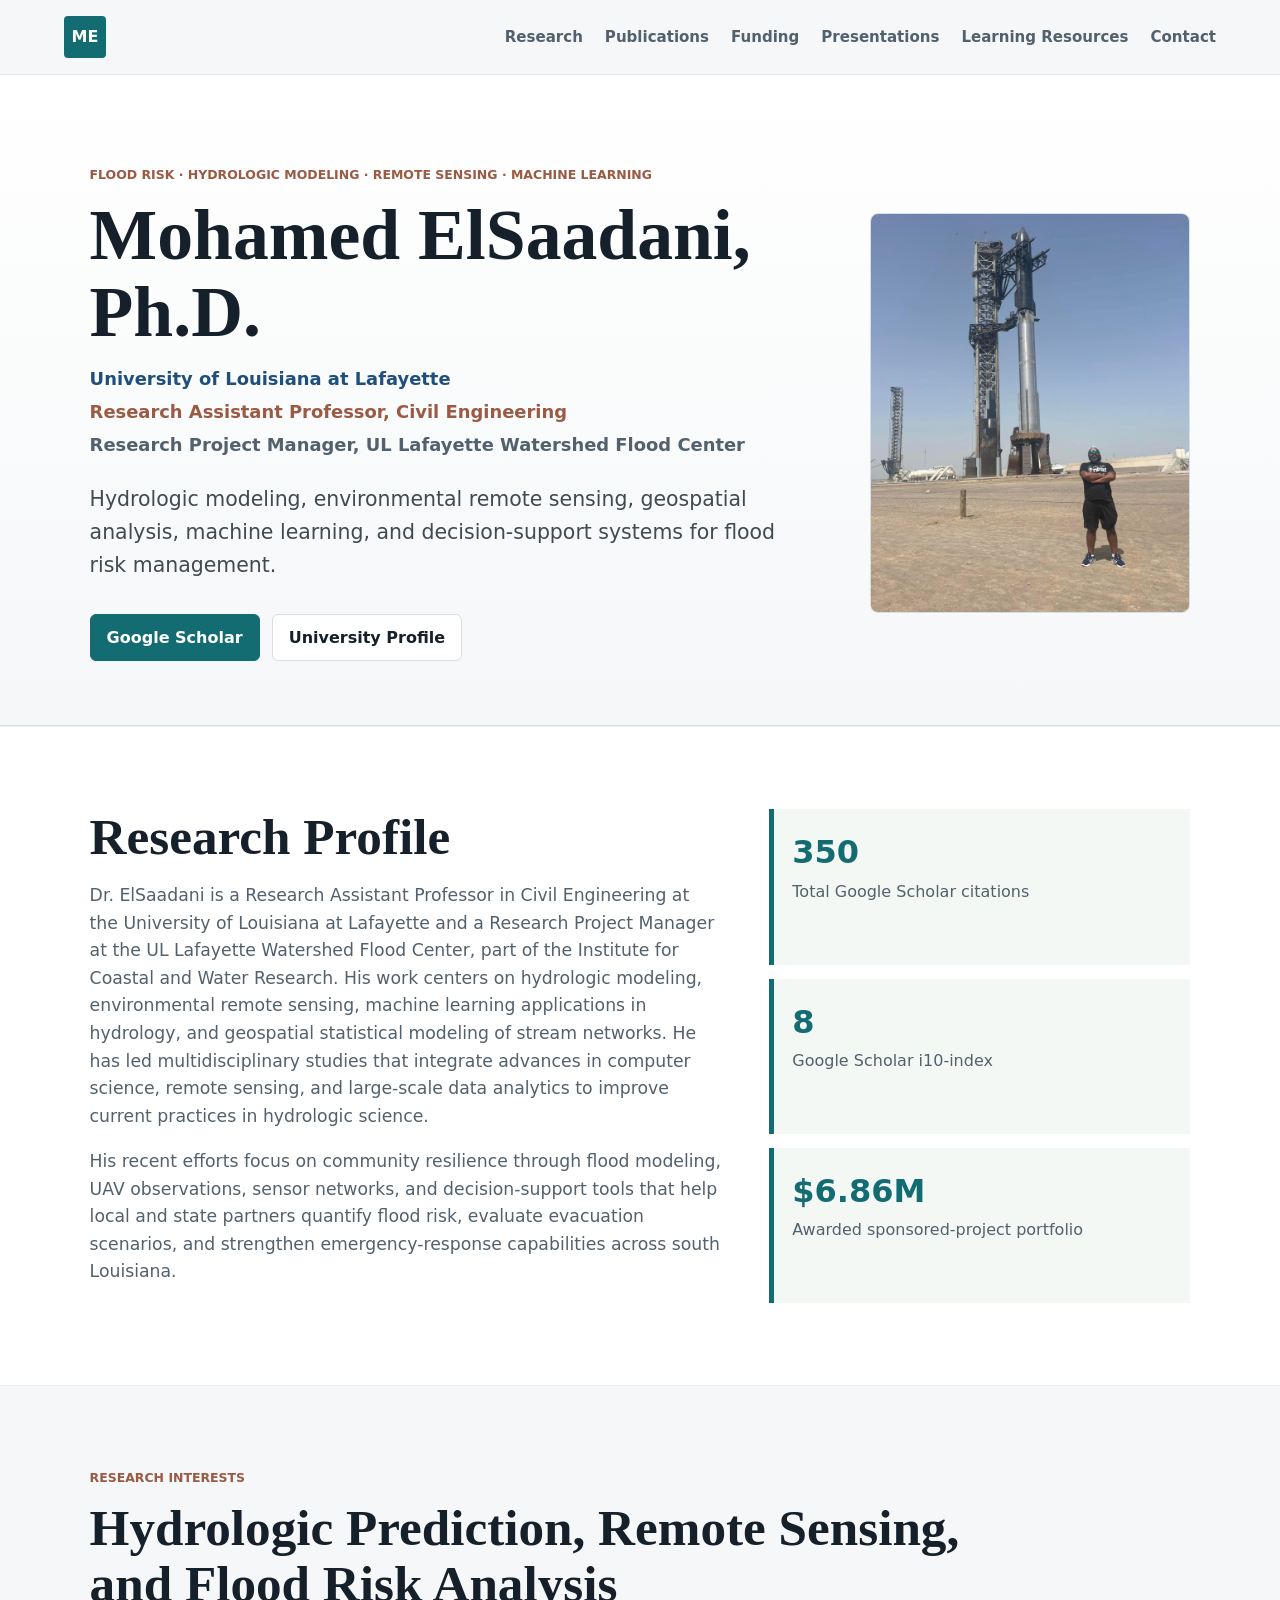
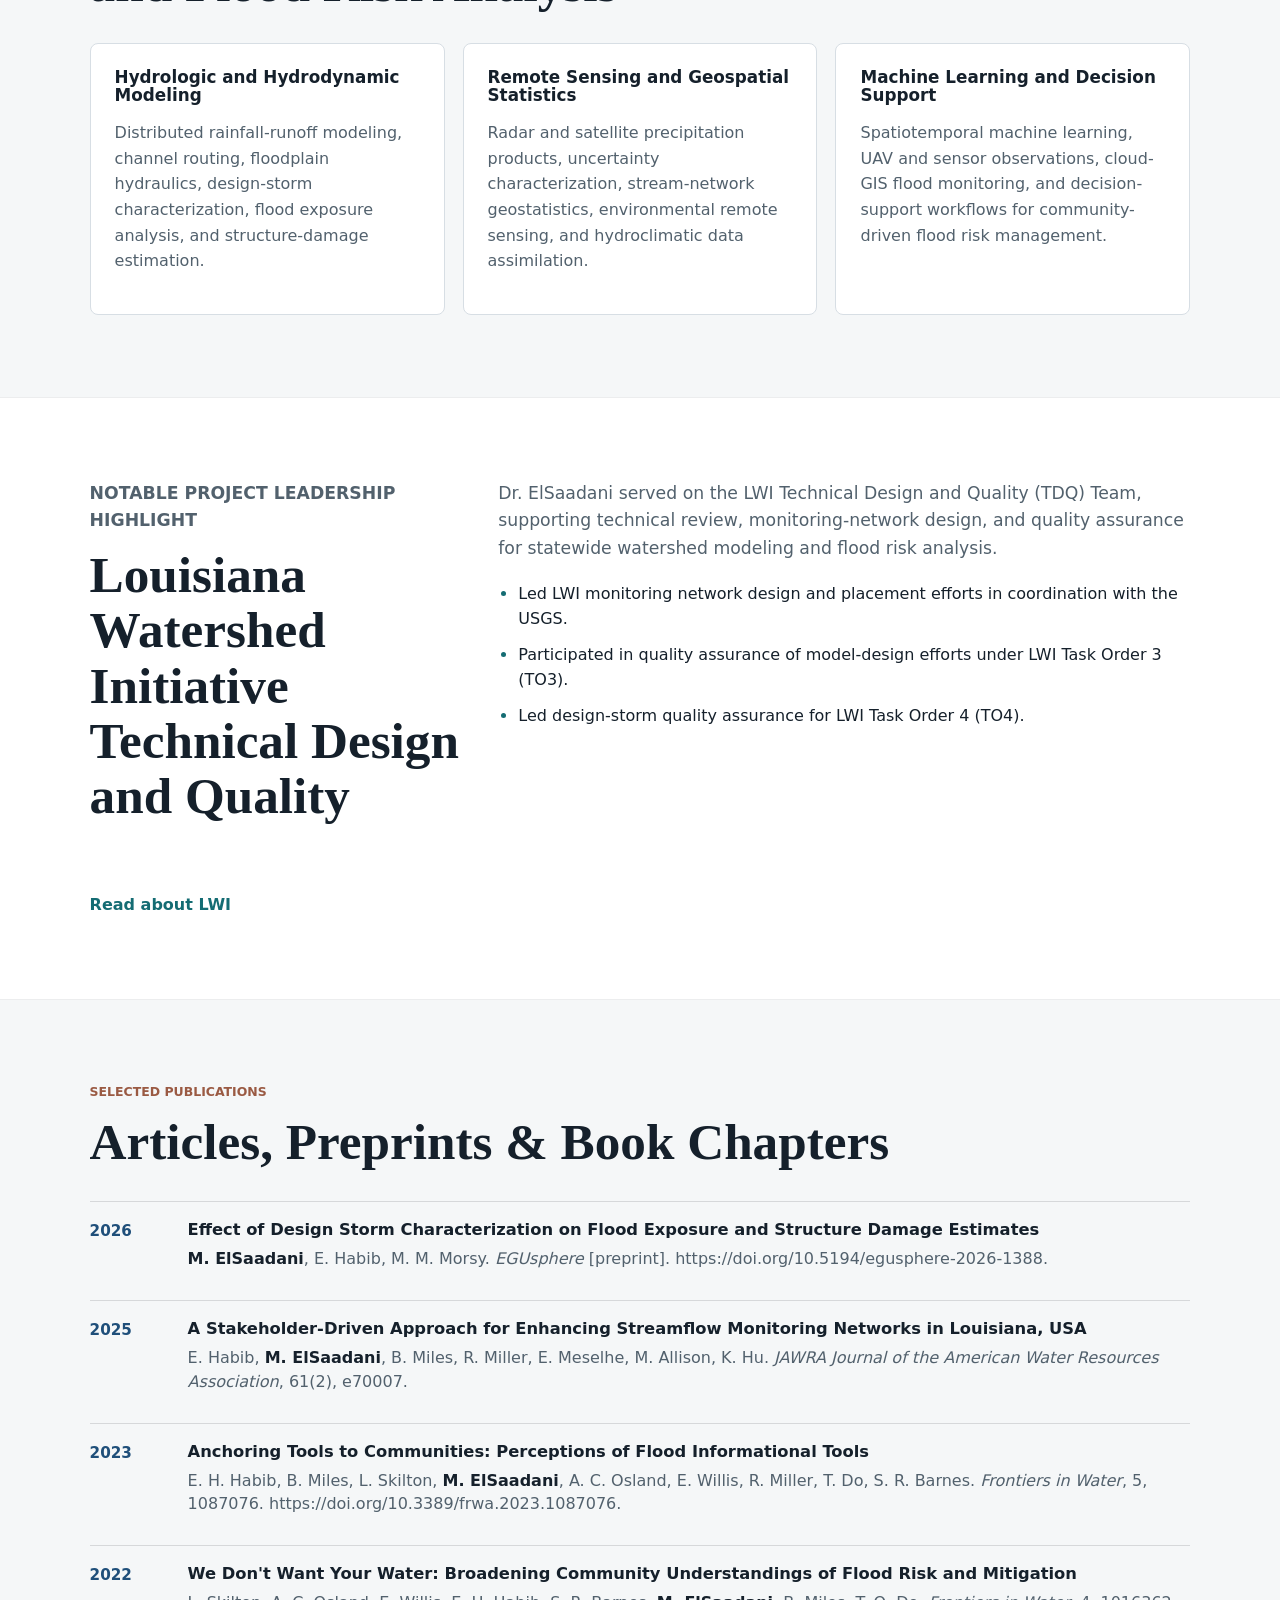
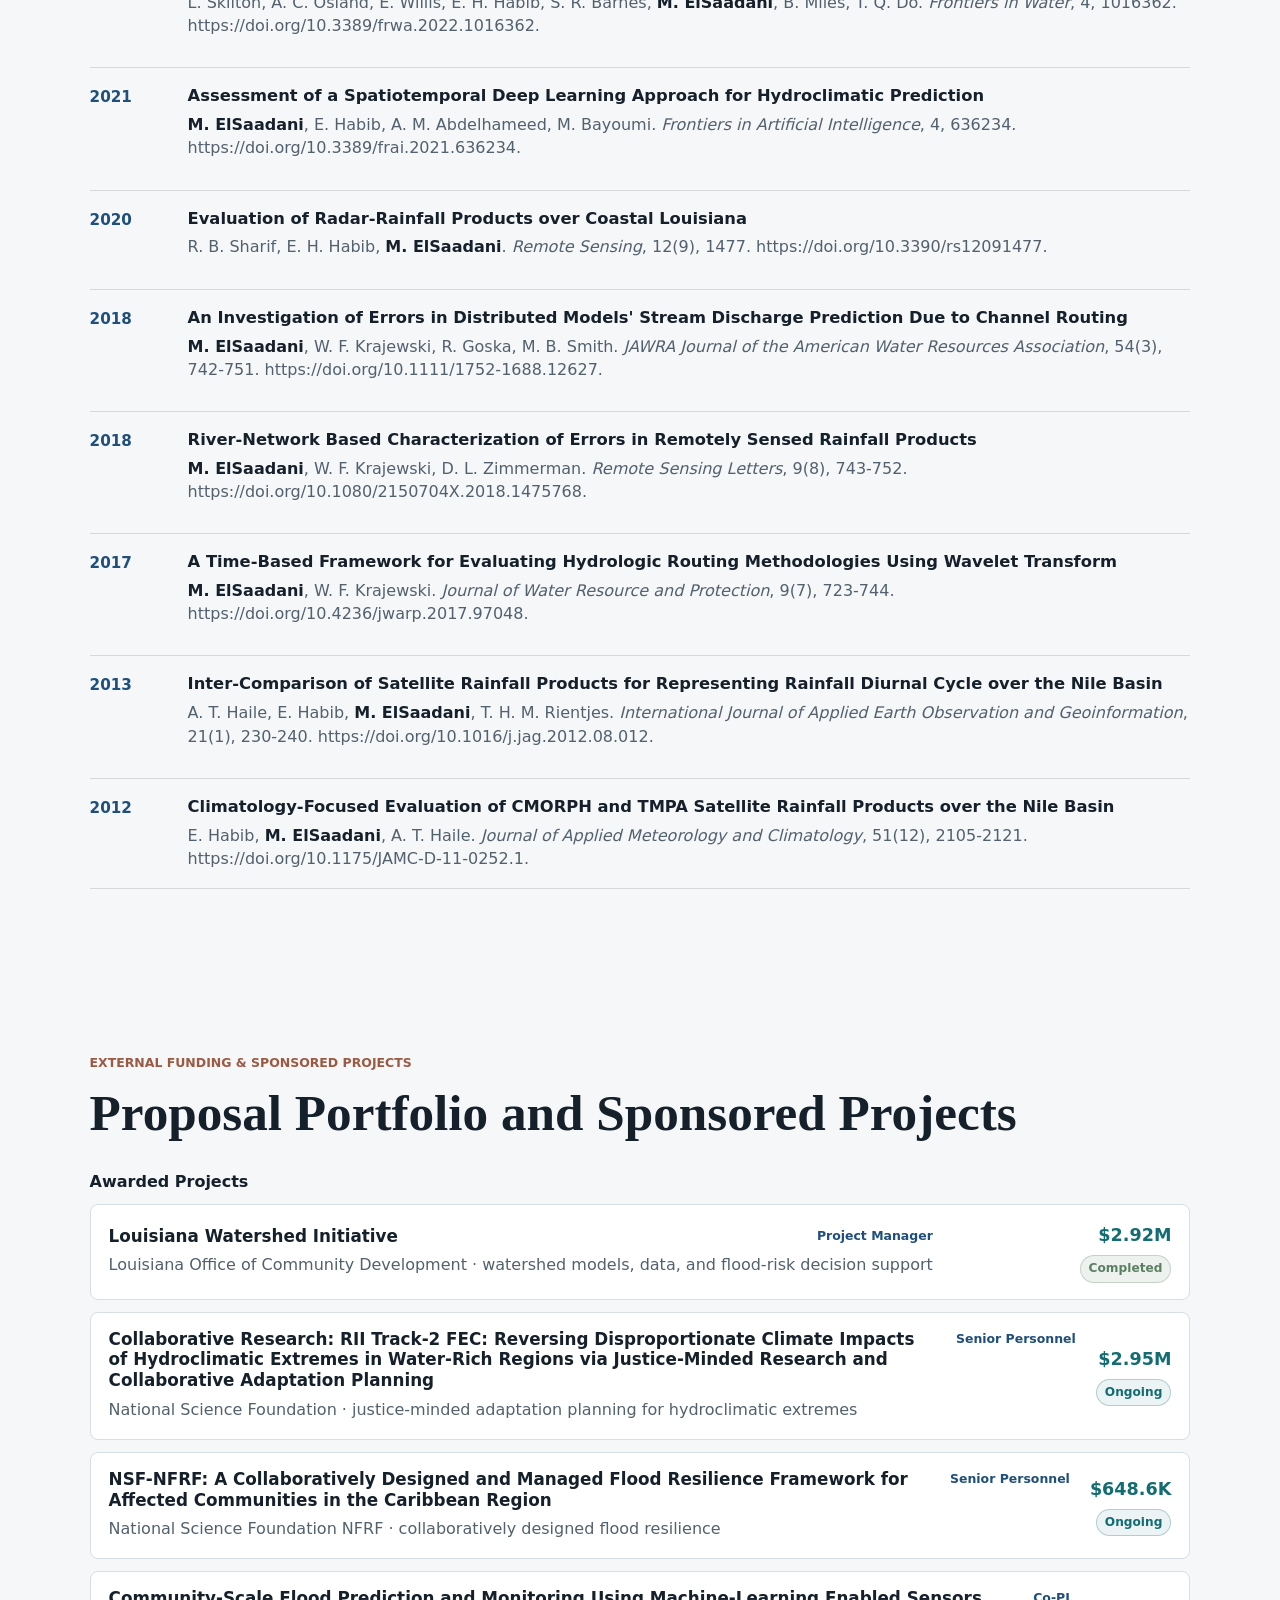
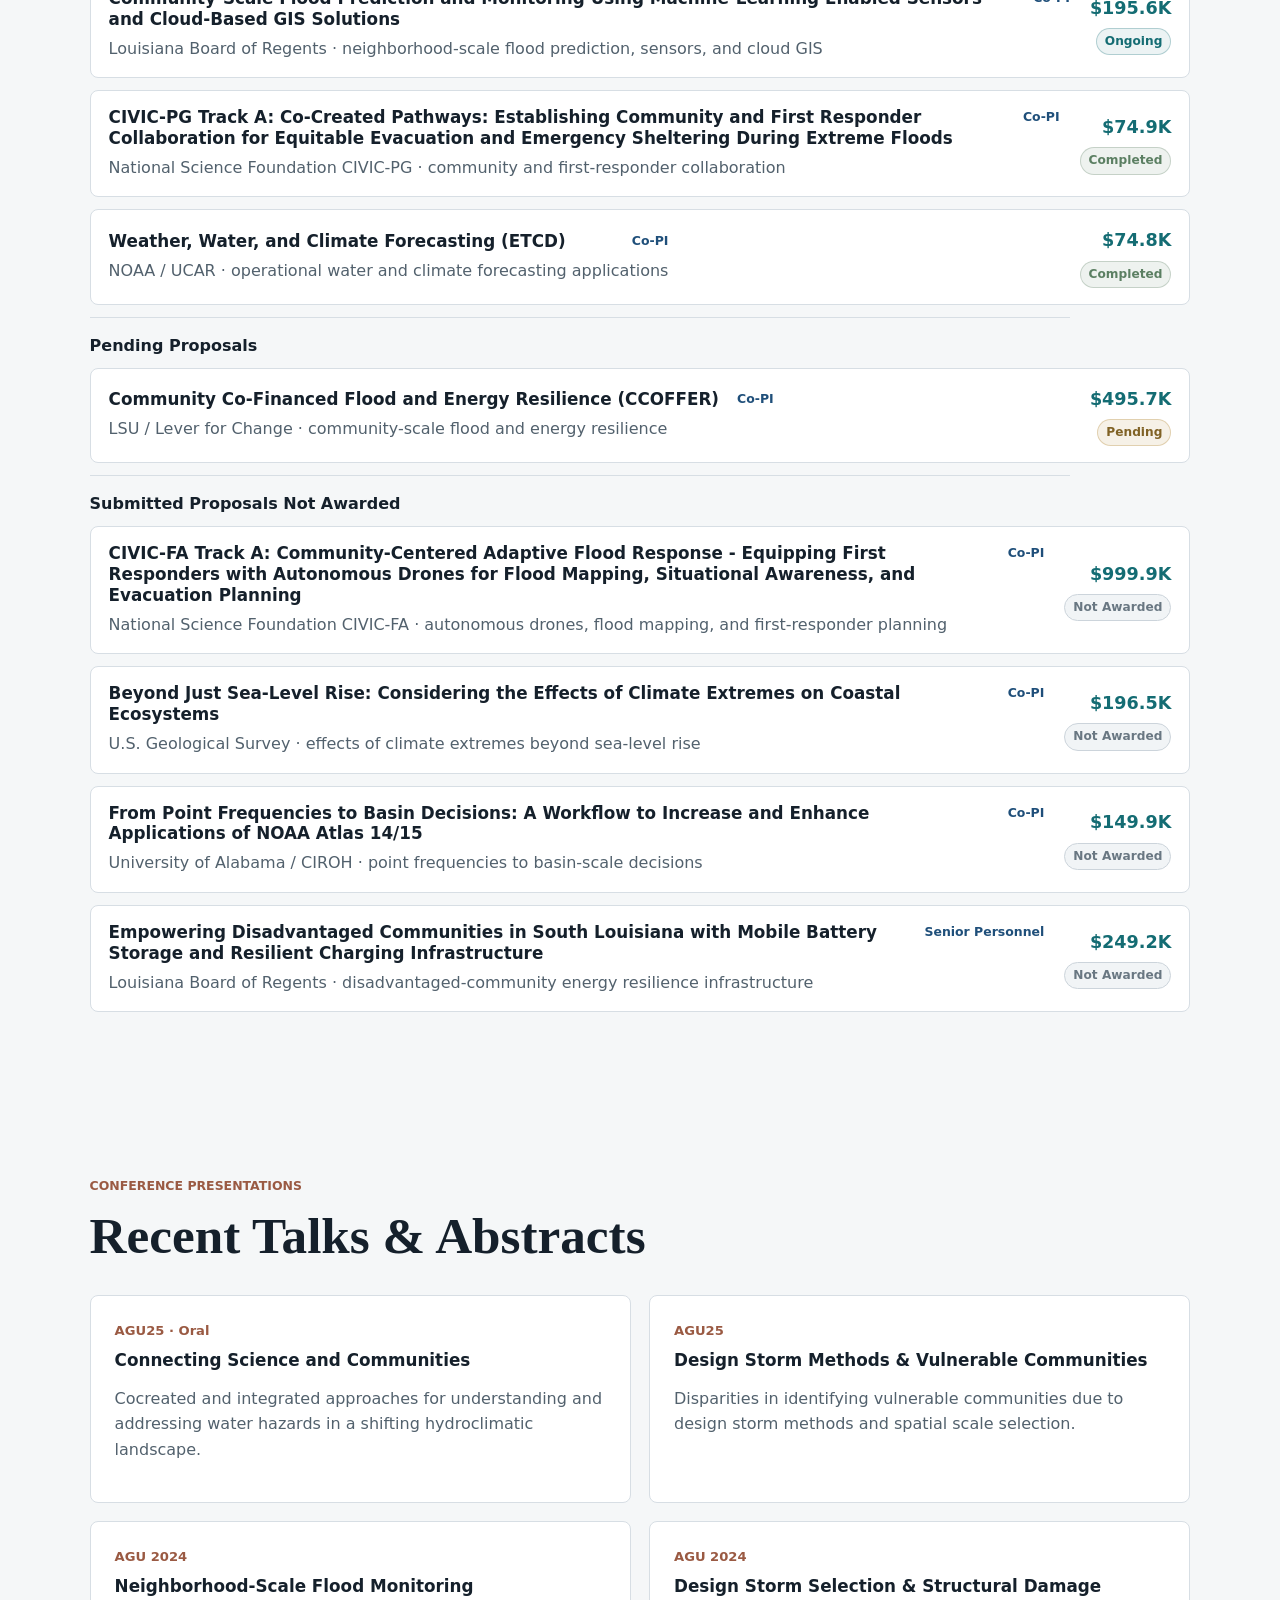
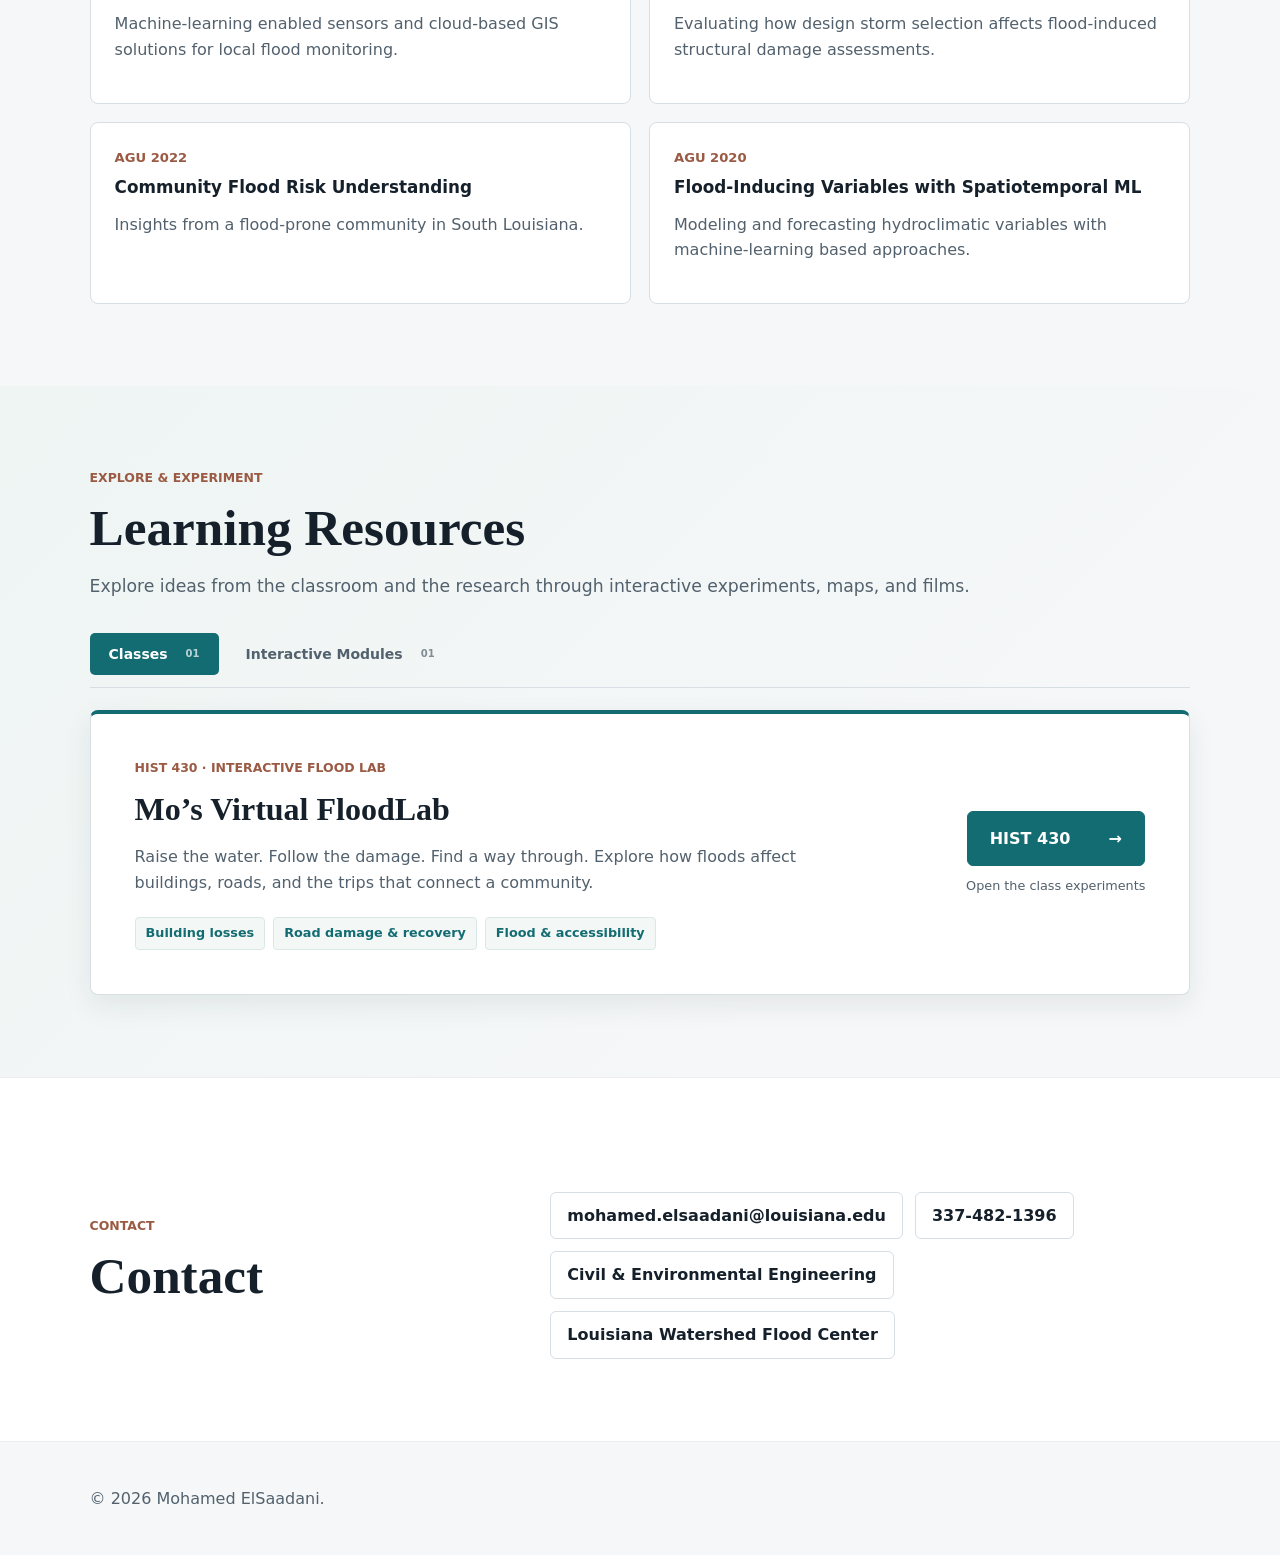
==== commit d5ba8766: "Add Learning Resources and NHESS study module" ====
--- a/index.html
+++ b/index.html
@@ -8,7 +8,7 @@
     <title>Mohamed ElSaadani, Ph.D. | Hydrology, Remote Sensing &amp; Flood Risk | UL Lafayette</title>
     <meta
       name="description"
-      content="Mohamed ElSaadani, Ph.D. â€” Research Assistant Professor in Civil Engineering at the University of Louisiana at Lafayette and Research Project Manager at the UL Lafayette Watershed Flood Center. Hydrologic modeling, remote sensing, machine learning, and flood risk analysis."
+      content="Mohamed ElSaadani, Ph.D. — Research Assistant Professor in Civil Engineering at the University of Louisiana at Lafayette and Research Project Manager at the UL Lafayette Watershed Flood Center. Hydrologic modeling, remote sensing, machine learning, and flood risk analysis."
     />
     <meta name="author" content="Mohamed ElSaadani" />
     <meta name="keywords" content="Mohamed ElSaadani, Elsaadani, mohamed elsaadani ph.d., mohamed elsaadani louisiana, UL Lafayette Watershed Flood Center, hydrologic modeling, remote sensing, flood risk, machine learning, Louisiana Watershed Initiative, Institute for Coastal and Water Research" />
@@ -22,7 +22,7 @@
 
 
     <meta property="og:type" content="profile" />
-    <meta property="og:title" content="Mohamed ElSaadani, Ph.D. â€” UL Lafayette" />
+    <meta property="og:title" content="Mohamed ElSaadani, Ph.D. — UL Lafayette" />
     <meta property="og:description" content="Research Assistant Professor of Civil Engineering &amp; Research Project Manager, UL Lafayette Watershed Flood Center. Hydrologic modeling, remote sensing, machine learning, and flood risk analysis." />
     <meta property="og:site_name" content="Mohamed ElSaadani, Ph.D." />
     <meta property="og:url" content="https://melsaadani1.github.io/" />
@@ -33,7 +33,7 @@
 
 
     <meta name="twitter:card" content="summary_large_image" />
-    <meta name="twitter:title" content="Mohamed ElSaadani, Ph.D. â€” UL Lafayette" />
+    <meta name="twitter:title" content="Mohamed ElSaadani, Ph.D. — UL Lafayette" />
     <meta name="twitter:description" content="Research Assistant Professor, UL Lafayette. Hydrology, remote sensing, and flood risk." />
     <meta name="twitter:image" content="https://melsaadani1.github.io/profile.jpg" />
 
@@ -84,7 +84,7 @@
       href="https://fonts.googleapis.com/css2?family=Inter:wght@400;500;600;700;800&family=Lora:wght@500;600&display=swap"
       rel="stylesheet"
     />
-    <link rel="stylesheet" href="styles.css?v=20260919" />
+    <link rel="stylesheet" href="styles.css?v=20260926-learning" />
   </head>
   <body>
     <header class="site-header">
@@ -96,7 +96,7 @@
         <a href="#publications">Publications</a>
         <a href="#funding">Funding</a>
         <a href="#presentations">Presentations</a>
-        <a href="#teaching">Teaching</a>
+        <a href="#learning-resources">Learning Resources</a>
         <a href="#contact">Contact</a>
       </nav>
     </header>
@@ -122,7 +122,7 @@
           <img
             class="profile-photo"
             src="profile.jpg"
-            alt="Mohamed ElSaadani, Ph.D. â€” Research Assistant Professor, University of Louisiana at Lafayette"
+            alt="Mohamed ElSaadani, Ph.D. — Research Assistant Professor, University of Louisiana at Lafayette"
             width="320" height="320"
             loading="eager"
             decoding="async"
@@ -444,29 +444,46 @@
         </div>
       </section>
 
-      <section id="teaching" class="section teaching" aria-labelledby="teaching-title">
+      <section id="learning-resources" class="section teaching" aria-labelledby="resources-title">
         <div class="section-heading">
           <p class="eyebrow">Explore &amp; Experiment</p>
-          <h2 id="teaching-title">Teaching</h2>
-          <p>Interactive class materials. Choose a course to get started.</p>
-        </div>
-        <article class="course-card" aria-labelledby="course-title">
-          <div class="course-copy">
-            <p class="eyebrow">HIST 430 &middot; Interactive Flood Lab</p>
-            <h3 id="course-title">Mo&rsquo;s Virtual FloodLab</h3>
-            <p>Raise the water. Follow the damage. Find a way through. Explore how floods affect buildings, roads, and the trips that connect a community.</p>
-            <ul class="course-topics" aria-label="Available experiments">
-              <li>Building losses</li>
-              <li>Road damage &amp; recovery</li>
-              <li>Flood &amp; accessibility</li>
-            </ul>
-          </div>
-          <div class="course-action">
-            <a class="button primary course-button" href="./mos-virtual-floodlab/" aria-describedby="course-help">HIST 430 <span aria-hidden="true">&rarr;</span></a>
-            <p id="course-help">Open the class experiments</p>
-          </div>
-        </article>
-      </section>
+          <h2 id="resources-title">Learning Resources</h2>
+          <p>Explore ideas from the classroom and the research through interactive experiments, maps, and films.</p>
+        </div>
+        <div class="resource-tabs" role="tablist" aria-label="Learning resources">
+          <button id="classes-tab" role="tab" aria-selected="true" aria-controls="classes">Classes <span>01</span></button>
+          <button id="modules-tab" role="tab" aria-selected="false" aria-controls="interactive-modules" tabindex="-1">Interactive Modules <span>01</span></button>
+        </div>
+        <div id="classes" role="tabpanel" aria-labelledby="classes-tab" tabindex="0">
+          <article class="course-card" aria-labelledby="course-title">
+            <div class="course-copy">
+              <p class="eyebrow">HIST 430 &middot; Interactive Flood Lab</p>
+              <h3 id="course-title">Mo&rsquo;s Virtual FloodLab</h3>
+              <p>Raise the water. Follow the damage. Find a way through. Explore how floods affect buildings, roads, and the trips that connect a community.</p>
+              <ul class="course-topics" aria-label="Available experiments"><li>Building losses</li><li>Road damage &amp; recovery</li><li>Flood &amp; accessibility</li></ul>
+            </div>
+            <div class="course-action">
+              <a class="button primary course-button" href="./mos-virtual-floodlab/" aria-describedby="course-help">HIST 430 <span aria-hidden="true">&rarr;</span></a>
+              <p id="course-help">Open the class experiments</p>
+            </div>
+          </article>
+        </div>
+        <div id="interactive-modules" role="tabpanel" aria-labelledby="modules-tab" tabindex="0" hidden>
+          <article class="course-card research-module" aria-labelledby="module-title">
+            <div class="course-copy">
+              <p class="eyebrow">ElSaadani et al. &middot; NHESS 2026</p>
+              <h3 id="module-title">One watershed. Different design storms.</h3>
+              <p>How does the rainfall pattern change who gets flooded? Follow the Vermilion River Basin study, then explore its rainfall, flood depth, building exposure, and terrain maps.</p>
+              <ul class="course-topics" aria-label="Module contents"><li>Narrated research film</li><li>Interactive 3D watershed</li><li>Study maps</li></ul>
+            </div>
+            <div class="course-action">
+              <a class="button primary course-button" href="./modules/nhess-2026/">Explore the module <span aria-hidden="true">&rarr;</span></a>
+              <p>Watch the story. Explore the evidence.</p>
+            </div>
+          </article>
+        </div>
+      </section>
+
 
       <section id="contact" class="contact band">
         <div>
@@ -486,7 +503,7 @@
       <p>&copy; <span id="year"></span> Mohamed ElSaadani.</p>
     </footer>
 
-    <script src="script.js"></script>
+    <script src="script.js?v=20260926-learning"></script>
   </body>
 </html>
 
--- a/styles.css
+++ b/styles.css
@@ -676,3 +676,13 @@
     margin-top: 10px;
   }
 }
+
+[hidden]{display:none!important}
+#learning-resources{scroll-margin-top:110px}
+.resource-tabs{display:flex;gap:8px;margin:28px 0 22px;border-bottom:1px solid var(--line);padding-bottom:12px}
+.resource-tabs button{display:flex;align-items:center;gap:18px;border:1px solid transparent;background:transparent;padding:12px 18px;border-radius:5px;font:600 14px Inter,system-ui,sans-serif;color:var(--muted);cursor:pointer}
+.resource-tabs button[aria-selected=true]{background:var(--teal);color:white}
+.resource-tabs span{font-size:10px;opacity:.7;font-variant-numeric:tabular-nums}
+.resource-tabs button:focus-visible,[role=tabpanel]:focus-visible{outline:3px solid var(--gold);outline-offset:4px}
+.research-module{border-top-color:var(--gold);background:linear-gradient(120deg,#fff,#f5f9f8)}
+@media(max-width:640px){#learning-resources{scroll-margin-top:185px}.resource-tabs{gap:5px}.resource-tabs button{gap:9px;padding:11px;font-size:12px}.resource-tabs span{display:none}}
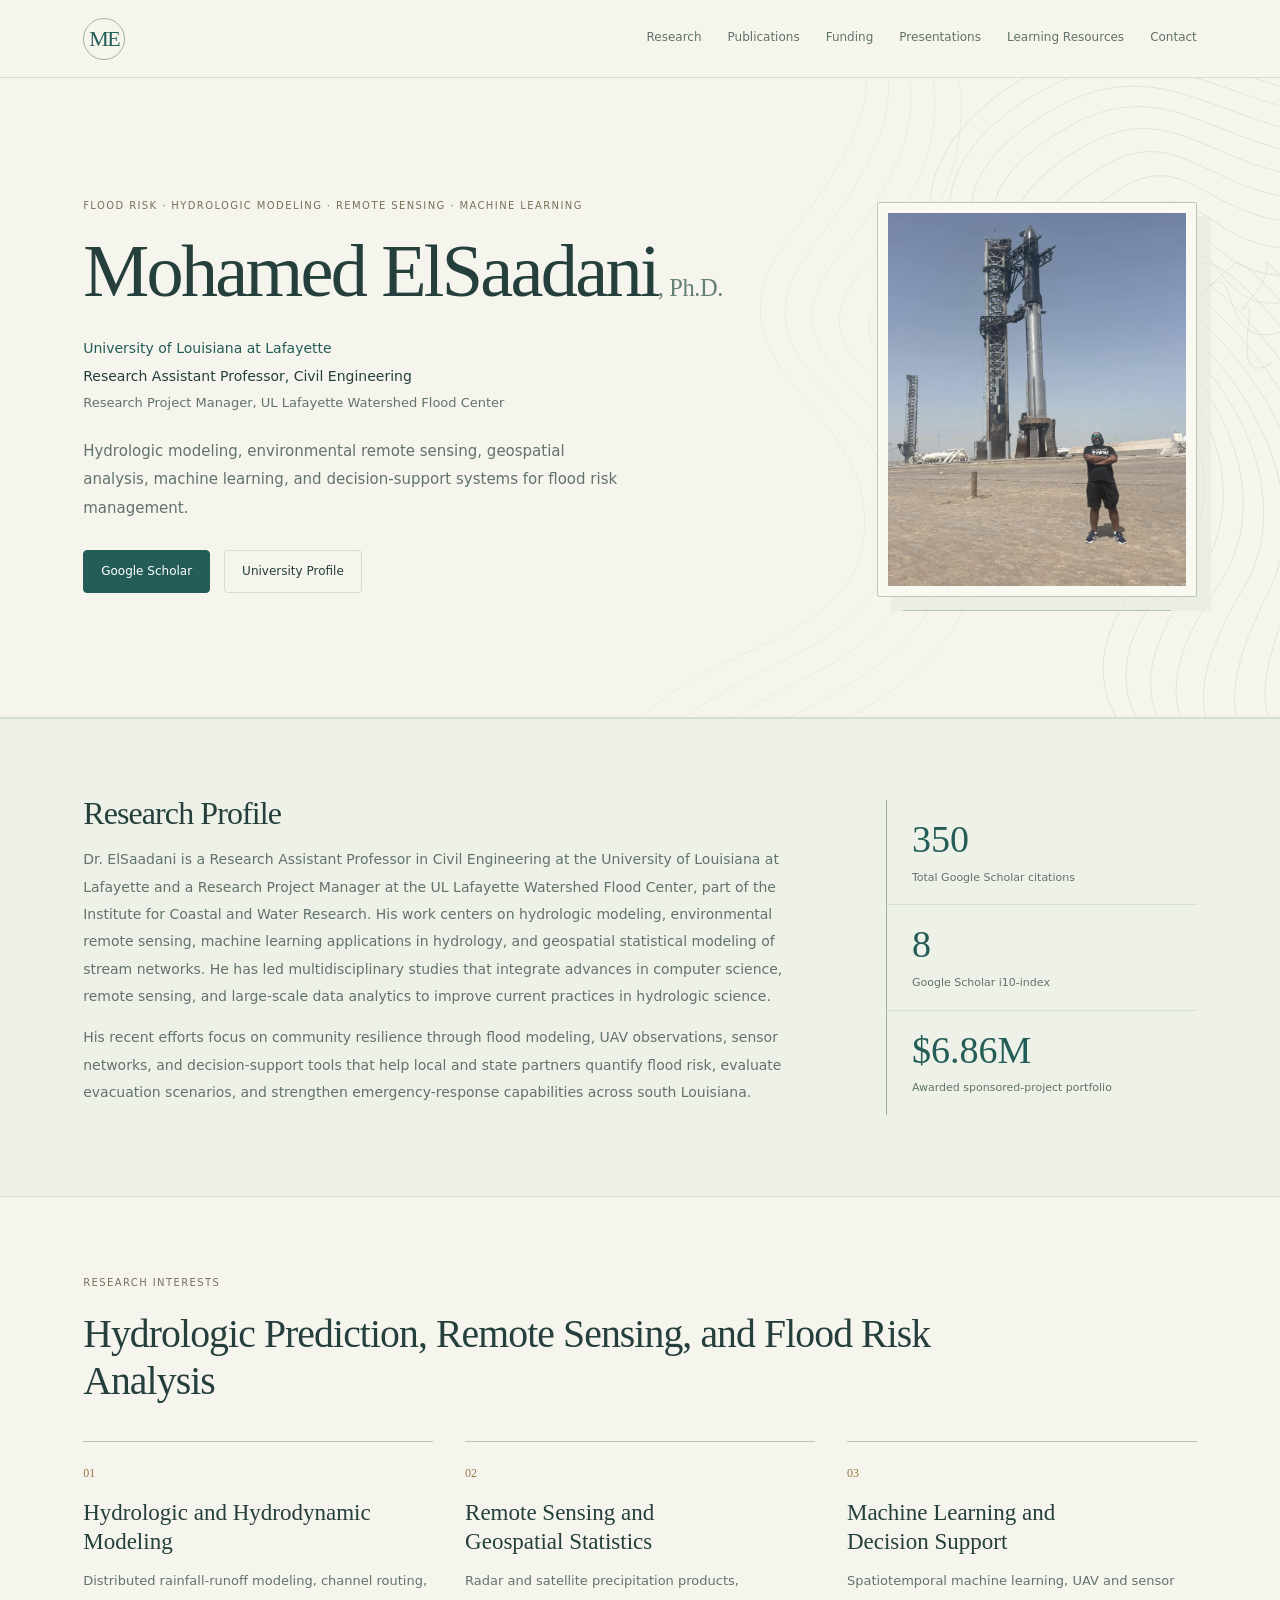
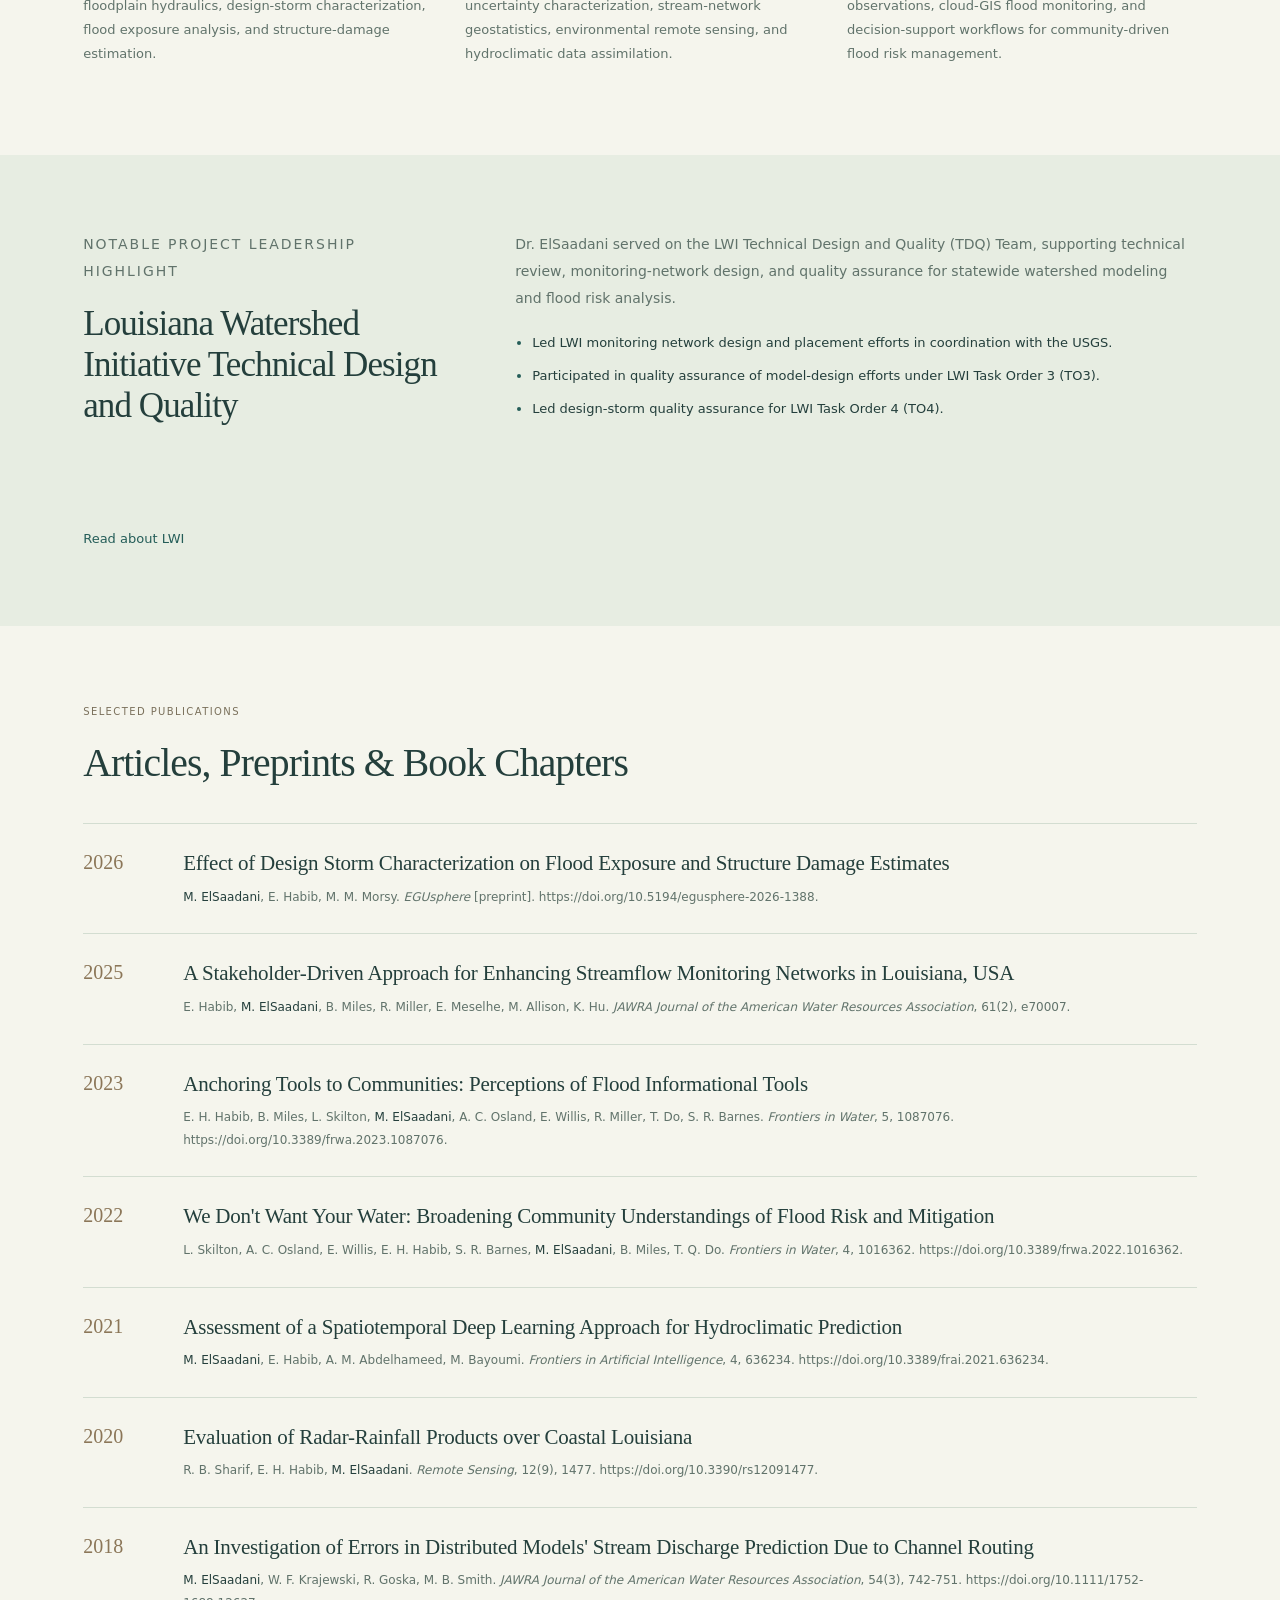
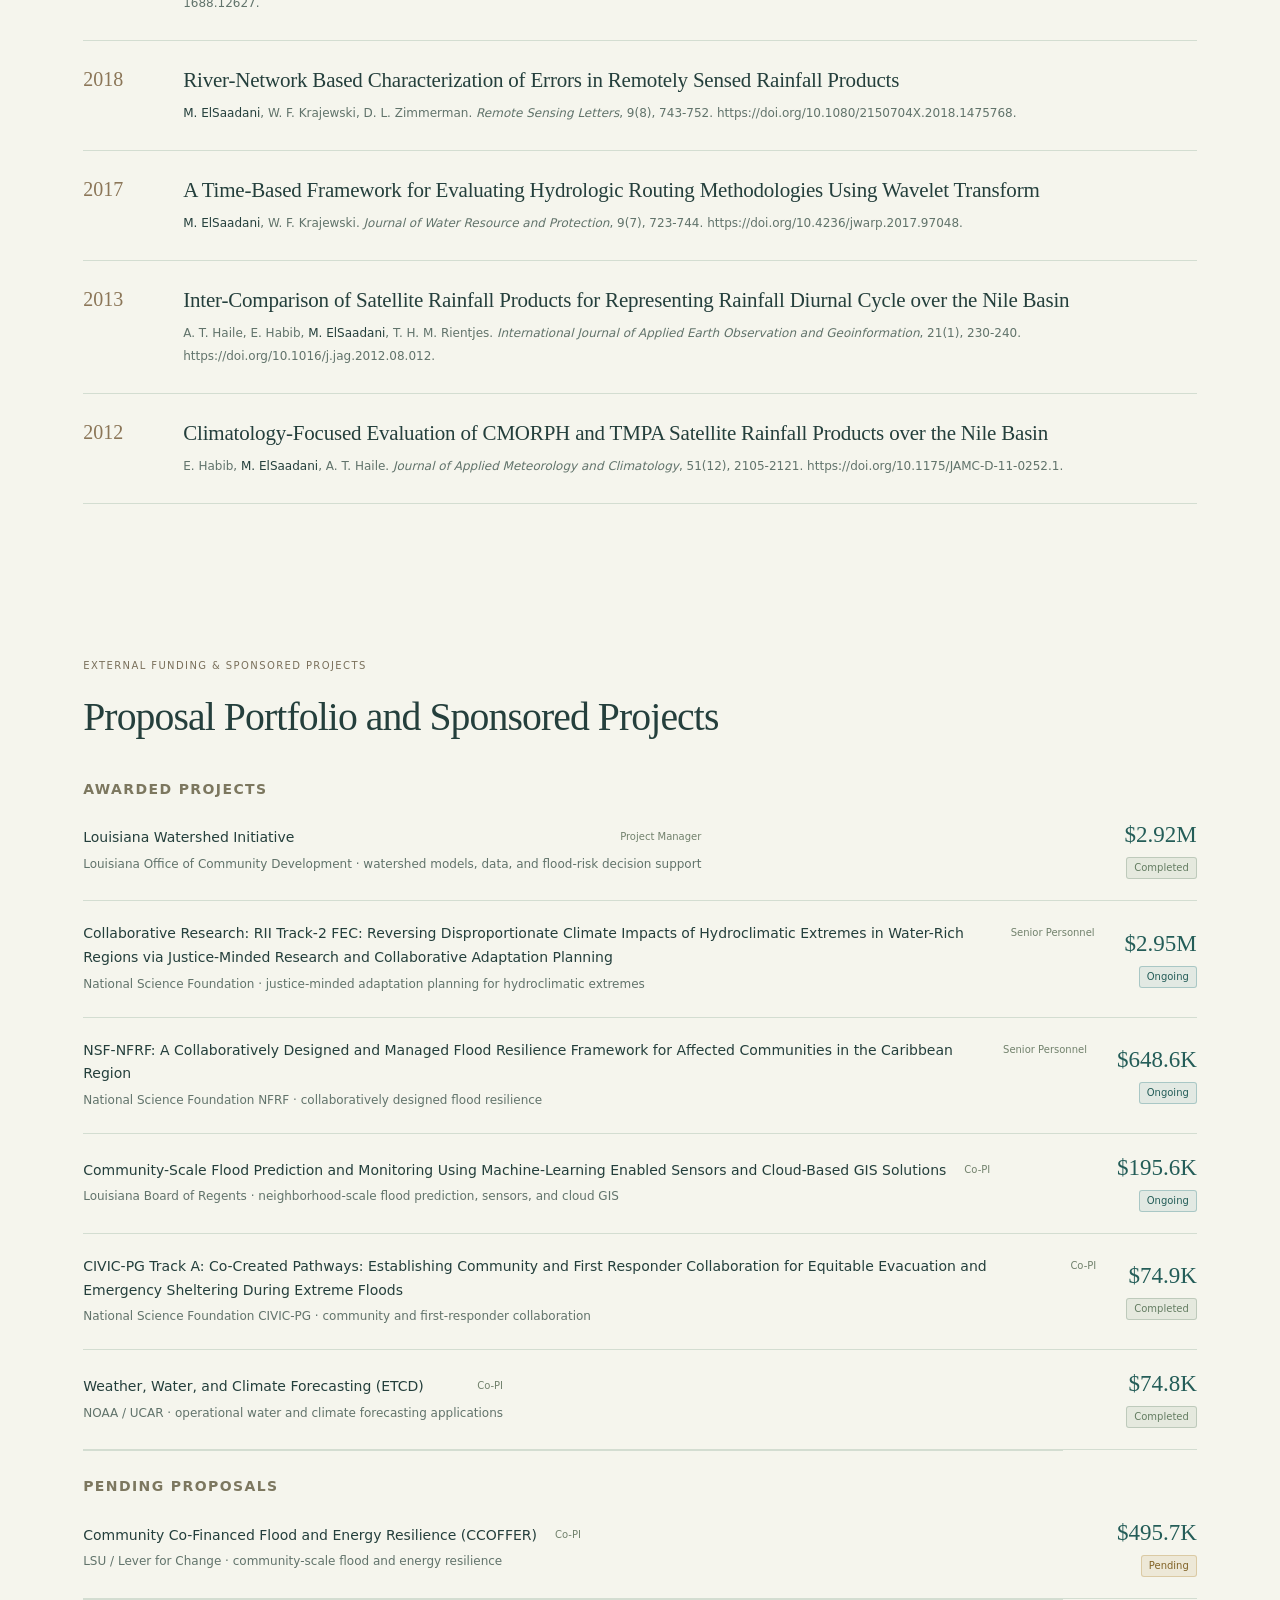
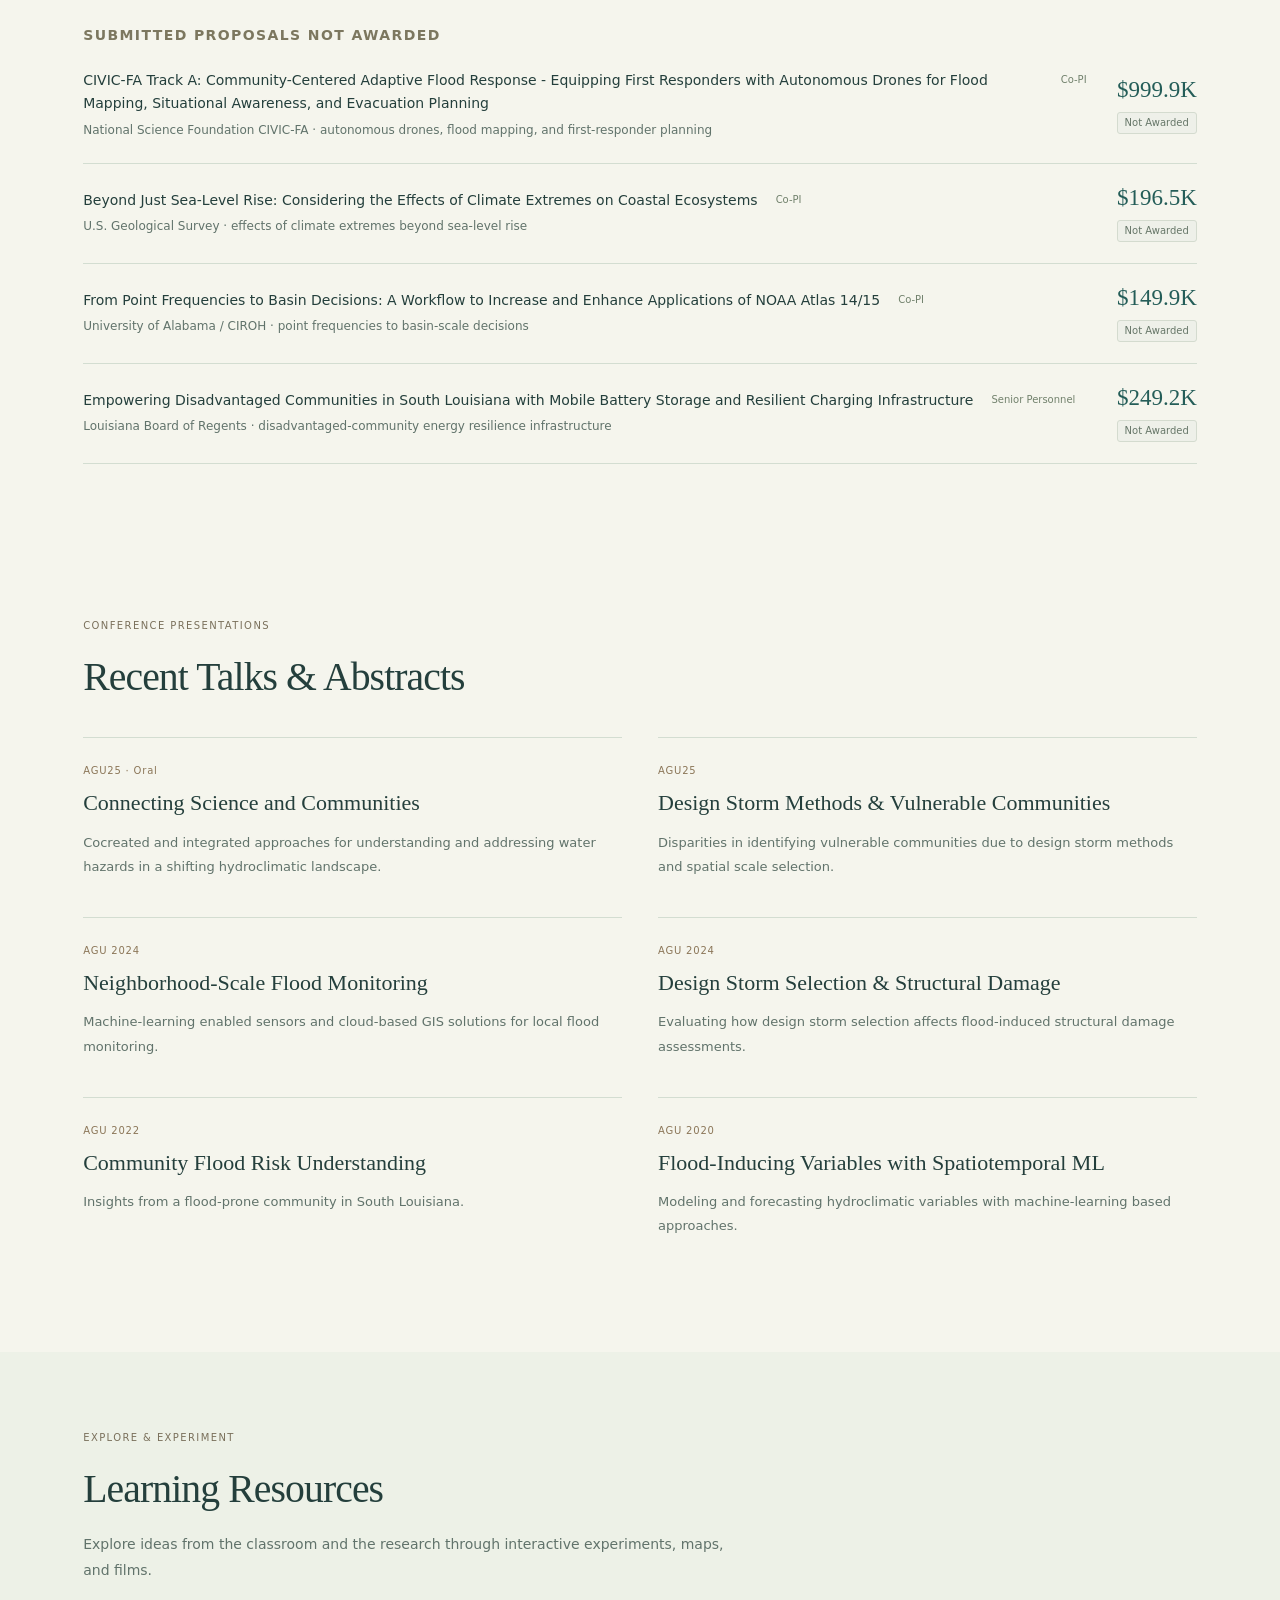
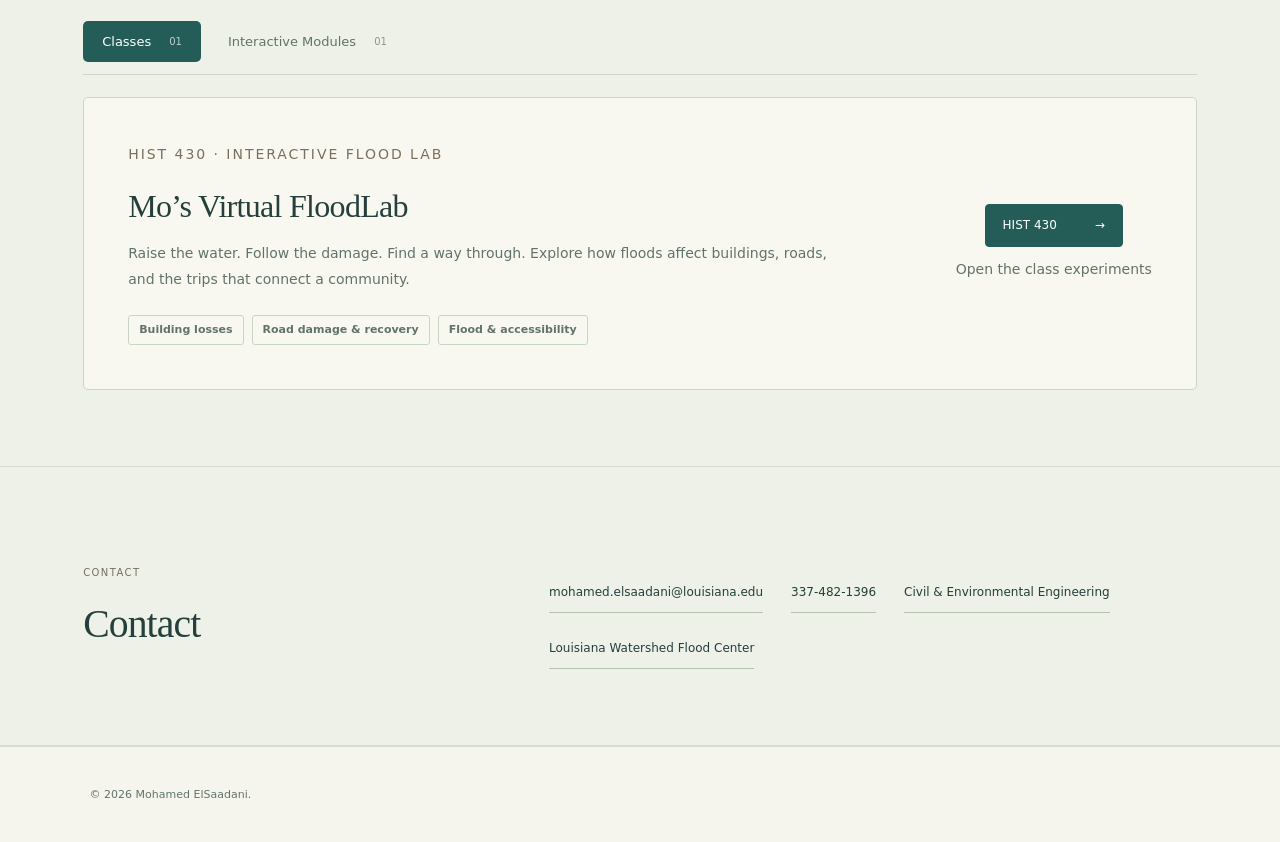
==== commit 334c375b: "Refine homepage and align HIST 430 with the NHESS visual style" ====
--- a/index.html
+++ b/index.html
@@ -85,6 +85,7 @@
       rel="stylesheet"
     />
     <link rel="stylesheet" href="styles.css?v=20260926-learning" />
+    <link rel="stylesheet" href="refinement.css?v=1">
   </head>
   <body>
     <header class="site-header">
@@ -105,7 +106,7 @@
       <section class="hero">
         <div class="hero-copy">
           <p class="eyebrow">Flood Risk &middot; Hydrologic Modeling &middot; Remote Sensing &middot; Machine Learning</p>
-          <h1>Mohamed ElSaadani, Ph.D.</h1>
+          <h1>Mohamed ElSaadani<span class="degree">, Ph.D.</span></h1>
           <p class="appointment">University of Louisiana at Lafayette</p>
           <p class="appointment professor">Research Assistant Professor, Civil Engineering</p>
           <p class="appointment secondary">Research Project Manager, UL Lafayette Watershed Flood Center</p>
@@ -503,7 +504,7 @@
       <p>&copy; <span id="year"></span> Mohamed ElSaadani.</p>
     </footer>
 
-    <script src="script.js?v=20260926-learning"></script>
+    <script src="script.js?v=20260926-visual"></script>
   </body>
 </html>
 
--- a/refinement.css
+++ b/refinement.css
@@ -0,0 +1,90 @@
+/* A quiet companion to the NHESS study module. */
+:root{--ink:#243f3c;--muted:#61736b;--paper:#f5f5ed;--surface:#fafaf4;--line:#d3ddd1;--teal:#245d58;--green:#647d62;--clay:#8b6c49;--gold:#a97438;--blue:#355c53;--shadow:none}
+body{font-weight:400;background:var(--paper)}
+.site-header{height:78px;padding-inline:clamp(24px,6.5vw,100px);background:#f5f5edf2;border-color:var(--line);backdrop-filter:blur(12px)}
+.brand{font:22px Georgia,serif;letter-spacing:-1.5px;width:42px;height:42px;border-radius:50%;background:transparent;color:var(--teal);border:1px solid #9db4a2;font-weight:400}
+nav{font-size:12px;font-weight:500;gap:10px 26px}
+nav a{padding-block:7px;border-bottom:1px solid transparent;transition:border-color .2s,color .2s}
+nav a:hover{border-color:#8ea58e}
+.hero{position:relative;isolation:isolate;background:var(--paper);grid-template-columns:minmax(0,1fr) minmax(250px,320px);min-height:640px;gap:70px;padding:76px max(6.5vw,calc((100vw - 1130px)/2)) 82px;overflow:hidden}
+.hero:before{content:'';position:absolute;right:-80px;top:-65px;width:760px;height:780px;background:url('./assets/contours.svg') center/contain no-repeat;opacity:.42;z-index:-1;pointer-events:none}
+.hero-copy{max-width:710px}
+.eyebrow{font-size:10px;font-weight:500;letter-spacing:.14em;color:#7a705b;line-height:1.9;margin-bottom:19px}
+h1,h2{font-family:Georgia,'Times New Roman',serif;font-weight:400}
+h1{font-size:clamp(48px,5.8vw,76px);line-height:1.02;letter-spacing:-2.7px;max-width:690px;margin-bottom:29px}
+h1 .degree{font-size:.33em;letter-spacing:-.4px;white-space:nowrap;color:#648074}
+h2{font-size:clamp(30px,3.1vw,43px);line-height:1.17;letter-spacing:-.9px}
+h3{font-weight:500;line-height:1.4}
+.appointment{font-size:14px;font-weight:500;line-height:1.55;margin-top:7px;color:var(--teal)}
+.appointment.professor{color:var(--ink);font-size:14px;font-weight:500;margin-top:6px}
+.appointment.secondary{font-size:13px;font-weight:400;line-height:1.7;color:var(--muted);max-width:460px}
+.lede{font-size:15px;line-height:1.9;color:var(--muted);max-width:545px;margin-top:23px}
+.hero-actions{margin-top:28px;gap:14px}
+.button,.contact-links a{font-size:12px;font-weight:500;min-height:43px;padding:11px 17px;border-radius:4px;background:transparent;transition:background .18s,border-color .18s}
+.button:hover,.contact-links a:hover{background:#e6edde;border-color:#a9bda9}
+.button.primary{background:var(--teal);border-color:var(--teal)}
+.button.primary:hover{background:#1b4b45;color:white}
+.profile-card{position:relative;overflow:visible;padding:10px;border:1px solid #b7c8b6;border-radius:2px;background:#f9f9f1;box-shadow:14px 14px 0 #e5eadd9c;transform:translateY(5px)}
+.profile-card:after{content:'';height:34px;position:absolute;left:25px;right:25px;bottom:-49px;border-top:1px solid #b4c3ac}
+.profile-photo{aspect-ratio:4/5;border-radius:0;filter:saturate(.78)}
+.section,.band{padding:76px max(6.5vw,calc((100vw - 1130px)/2));scroll-margin-top:75px}
+.band{background:#eef1e7;border-color:var(--line)}
+.intro{gap:70px;grid-template-columns:minmax(0,1.65fr) minmax(230px,.7fr);align-items:center}
+.intro h2{font-size:32px}
+.intro p,.lwi p,.compact p{font-size:14px;line-height:1.95}
+.stats{gap:0}
+.stats div{padding:18px 0 18px 25px;background:transparent;border-left:1px solid #9bb19b;border-bottom:1px solid #d8e0d1}
+.stats div:last-child{border-bottom:0}
+.stats dt{font:38px/1.15 Georgia,serif;color:var(--teal)}
+.stats dd{font-size:11px;margin-top:7px}
+.section-heading{margin-bottom:37px;max-width:850px}
+.focus-grid{gap:32px;counter-reset:focus}
+.focus-grid article{padding:24px 0 0;background:transparent;border:0;border-top:1px solid #b8c7b2;border-radius:0;counter-increment:focus}
+.focus-grid article:before{content:'0' counter(focus);display:block;font:12px Georgia,serif;color:#997647;margin-bottom:18px}
+.focus-grid h3{font:23px/1.25 Georgia,serif;max-width:290px}
+.focus-grid p,.cards p{font-size:13px;line-height:1.85}
+.lwi{gap:65px;position:relative;background:#e7ede2;border:0}
+.lwi h2{font-size:35px}
+.lwi-details ul{font-size:13px;line-height:1.8;padding-left:17px}
+.text-link{font-weight:500;font-size:13px;text-underline-offset:5px}
+.publication-list{gap:0}
+.publication-list article{padding:25px 0;grid-template-columns:70px minmax(0,1fr);gap:30px;border-color:var(--line)}
+.publication-list article:last-child{border-color:var(--line)}
+.publication-list .year{font:20px/1.3 Georgia,serif;color:#8b7658}
+.publication-list h3{font:21px/1.35 Georgia,serif;letter-spacing:-.2px}
+.publication-list p{font-size:12px;line-height:1.9;margin-top:8px}
+.pub-body strong{font-weight:500}
+.funding-list{gap:0}
+.funding-list article{padding:21px 0;border:0;border-bottom:1px solid var(--line);border-radius:0;background:transparent;gap:30px}
+.funding-list h3{font-size:14px;line-height:1.7}
+.funding-list p{font-size:12px;line-height:1.8;margin-top:4px}
+.funding-title{margin-bottom:2px}
+.funding-title span{font-size:10px;font-weight:500;line-height:2.1;color:#71816c}
+.funding-list strong{font:23px Georgia,serif;font-weight:400}
+.funding-subheading{font-size:11px;font-weight:600;letter-spacing:.1em;text-transform:uppercase;color:#7c775f;margin:27px 0 5px;padding-top:24px}
+.funding-meta{gap:9px}
+.status{font-size:10px;font-weight:400;background:#edf0e8;padding:2px 7px;min-height:22px;border-radius:3px}
+.status.not-awarded{background:#eef0e9;color:#667668;border-color:#d4dbcf}
+.cards{gap:0 36px}
+.cards article{border:0;border-top:1px solid var(--line);background:transparent;border-radius:0;padding:25px 0}
+.cards span{font-size:10px;font-weight:500;letter-spacing:.08em;color:#8b7658}
+.cards h3{font:22px/1.3 Georgia,serif}
+.teaching{background:#edf1e7}
+.teaching .section-heading>p:last-child{font-size:14px;line-height:1.9;max-width:650px}
+.resource-tabs{gap:8px;border-color:#cdd8c6}
+.resource-tabs button{font-family:inherit;font-size:13px;font-weight:500}
+.course-card{background:#f8f8f0;border:1px solid #cbd7c4;box-shadow:none;border-radius:5px}
+.course-copy h3{font:32px/1.2 Georgia,serif;font-weight:400;letter-spacing:-.7px}
+.course-card p,.study-card p{font-size:14px;line-height:1.85}
+.course-code,.module-code{color:#7b795c;font-weight:500;font-size:10px;letter-spacing:.12em}
+.course-topics li,.module-topics li{background:transparent;border-color:#c9d6c2;color:var(--muted);font-size:11px;border-radius:3px}
+.contact-links a{border:0;border-bottom:1px solid #b4c4ae;padding:8px 0;border-radius:0;min-height:38px}
+.contact-links{gap:18px 28px}
+.contact{background:#edf1e7}
+footer{background:var(--paper);border-top:1px solid var(--line);font-size:11px;color:var(--muted)}
+a:focus-visible,button:focus-visible{outline:3px solid #a97438;outline-offset:4px}
+@media(min-width:1500px){.hero{min-height:680px}}
+@media(max-width:1000px){.hero{gap:40px;grid-template-columns:minmax(0,1fr) 260px;padding-top:58px;min-height:570px}h1{font-size:59px}.hero .eyebrow{max-width:370px}.profile-card{padding:8px}.intro{gap:40px}.focus-grid{gap:23px}.funding-title{display:block}.lwi{gap:35px}}
+@media(max-width:720px){.site-header{height:auto;min-height:74px;padding:15px 22px;align-items:flex-start;gap:18px}.brand{flex:none;width:37px;height:37px;font-size:20px}nav{font-size:10px;gap:1px 15px;justify-content:flex-end;max-width:290px}nav a{padding:3px 0}.hero{padding:43px 24px 56px;grid-template-columns:minmax(0,1fr);gap:34px;min-height:0}.hero:before{top:300px;right:-170px;width:680px;opacity:.3}h1{font-size:58px;letter-spacing:-2px;max-width:500px;margin-bottom:26px}.hero .eyebrow{max-width:360px;font-size:9px}.lede{font-size:14px}.profile-card{width:min(290px,83%);justify-self:center;margin:5px 0 12px}.profile-photo{aspect-ratio:5/4;object-position:57% 67%}.profile-card:after{display:none}.section,.band{padding:48px 24px;scroll-margin-top:100px}.intro{grid-template-columns:1fr;gap:25px}.stats{grid-template-columns:repeat(3,minmax(0,1fr));gap:12px}.stats div{padding:8px 0 8px 12px;border-bottom:0}.stats dt{font-size:27px}.stats dd{font-size:9px;line-height:1.5}.focus-grid{grid-template-columns:1fr;gap:19px}.focus-grid article{padding-top:20px}.focus-grid article:before{margin-bottom:10px}.focus-grid h3{max-width:none;font-size:24px}.lwi{grid-template-columns:1fr;gap:20px}.lwi h2{font-size:31px}.publication-list article{grid-template-columns:44px minmax(0,1fr);gap:15px;padding:22px 0}.publication-list .year{font-size:16px}.publication-list h3{font-size:19px}.publication-list p{font-size:11px;overflow-wrap:anywhere}.funding-list article{align-items:start;gap:15px}.funding-list h3{font-size:13px}.funding-list strong{font-size:20px}.funding-meta{min-width:75px}.funding-title span{font-size:9px}.cards{grid-template-columns:1fr}.section-heading{margin-bottom:25px}.contact-links{gap:12px 22px}.contact-links a{font-size:11px}.course-card h3,.study-card h3{font-size:29px}}
+@media(prefers-reduced-motion:reduce){*{transition:none!important;scroll-behavior:auto!important}}
+@media(max-width:720px){.site-header{flex-direction:row;align-items:center}nav{max-width:270px;gap:4px 14px}.course-copy h3{font-size:29px}}
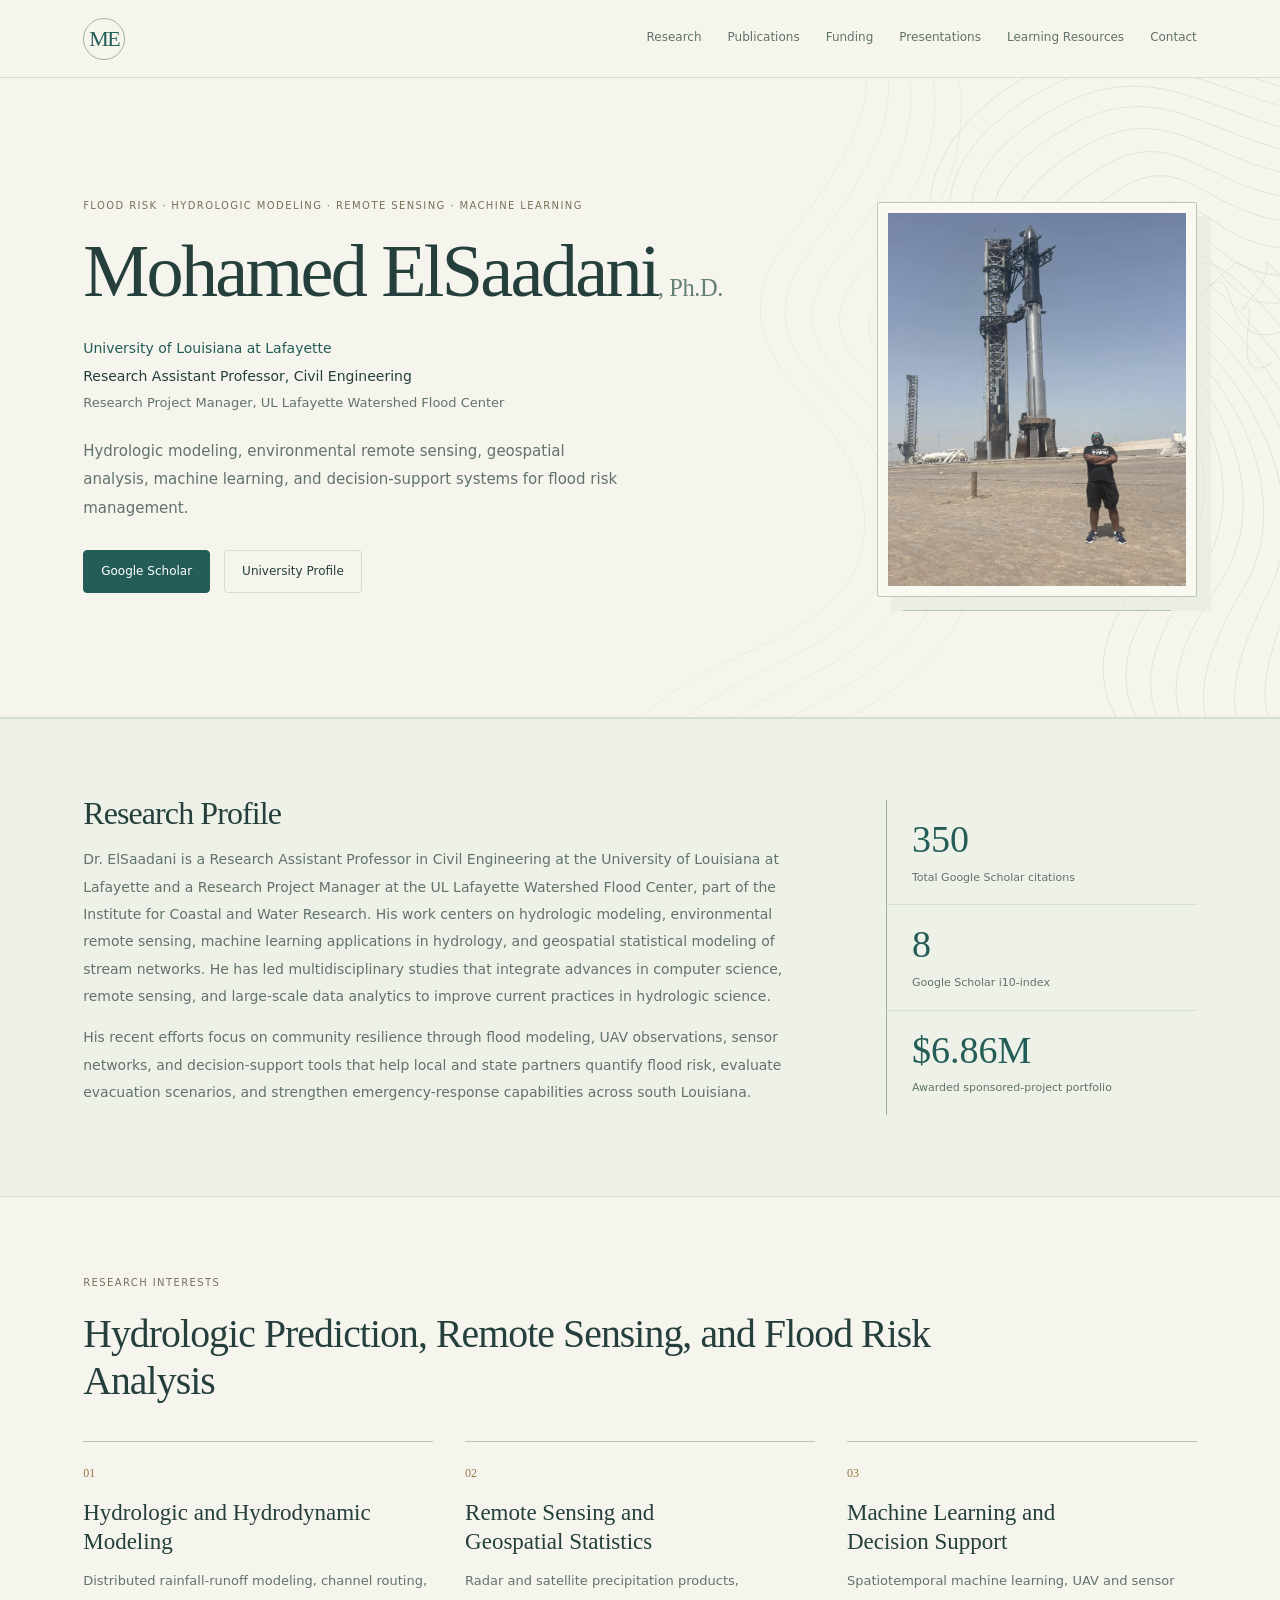
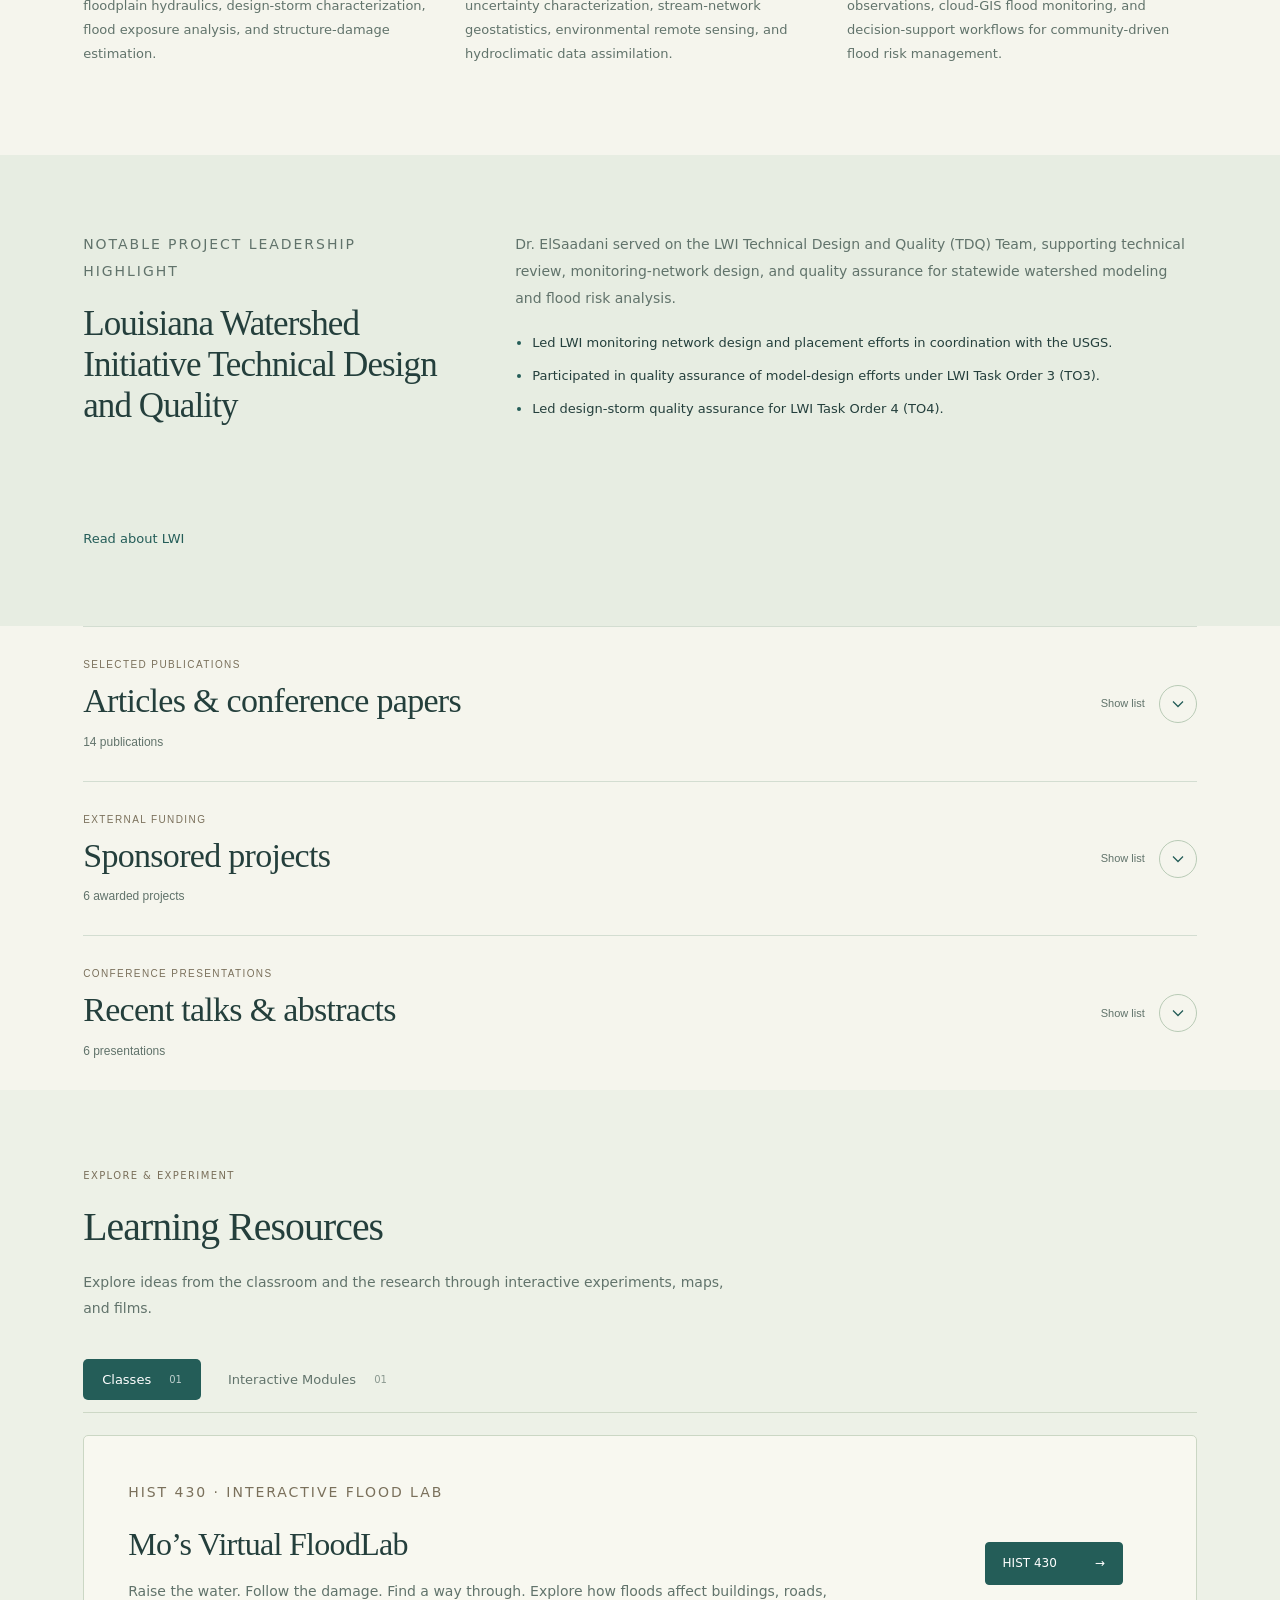
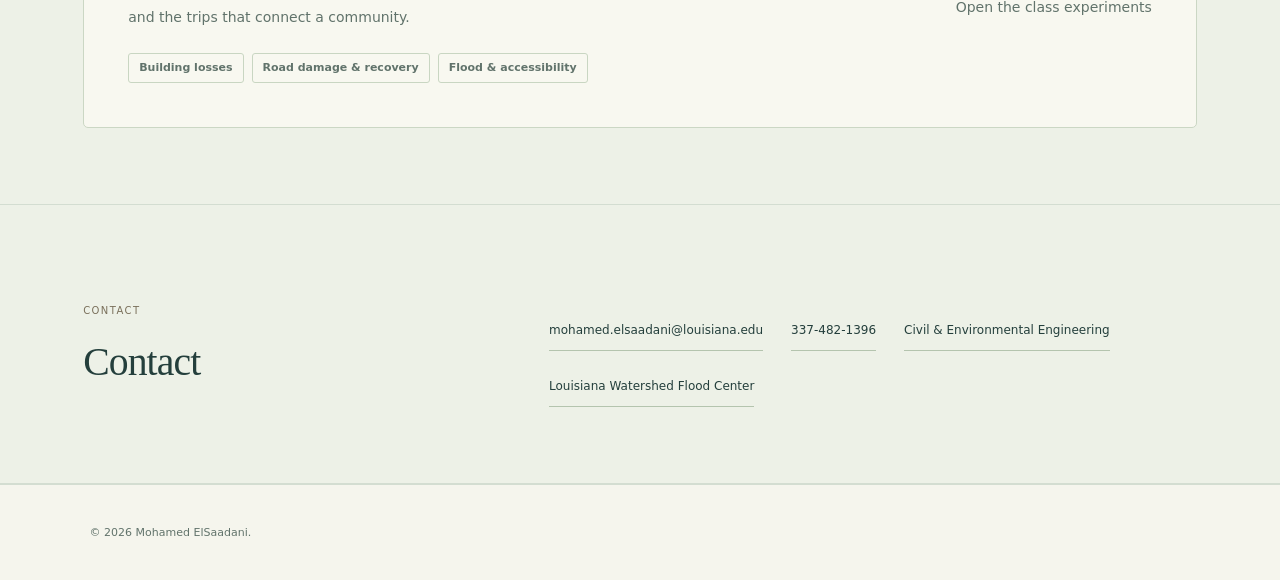
==== commit 0a73d297: "Fold homepage lists and update publications and awarded funding" ====
--- a/index.html
+++ b/index.html
@@ -85,7 +85,7 @@
       rel="stylesheet"
     />
     <link rel="stylesheet" href="styles.css?v=20260926-learning" />
-    <link rel="stylesheet" href="refinement.css?v=1">
+    <link rel="stylesheet" href="refinement.css?v=20260927-folds">
   </head>
   <body>
     <header class="site-header">
@@ -207,121 +207,137 @@
         <a class="text-link" href="https://locddr.la.gov/programs/louisiana-watershed-initiative">Read about LWI</a>
       </section>
 
-      <section id="publications" class="section">
-        <div class="section-heading">
-          <p class="eyebrow">Selected Publications</p>
-          <h2>Articles, Preprints & Book Chapters</h2>
-        </div>
+      <section id="publications" class="section fold-section" aria-labelledby="publications-heading">
+        <details class="section-disclosure">
+          <summary>
+            <h2 class="fold-heading" id="publications-heading">
+              <span class="fold-title"><span class="eyebrow">Selected publications</span><span>Articles &amp; conference papers</span><span class="fold-count">14 publications</span></span>
+              <span class="fold-control" aria-hidden="true"><span class="fold-open-label">Show list</span><span class="fold-close-label">Hide list</span><svg viewBox="0 0 24 24" fill="none"><path d="m6 9 6 6 6-6"/></svg></span>
+            </h2>
+          </summary>
+          <div class="fold-content">
         <div class="publication-list">
           <article>
-            <p class="year">2026</p>
-            <div class="pub-body">
-              <div class="pub-title-line">
-                <h3>Effect of Design Storm Characterization on Flood Exposure and Structure Damage Estimates</h3>
-              </div>
-              <p><strong>M. ElSaadani</strong>, E. Habib, M. M. Morsy. <em>EGUsphere</em> [preprint]. https://doi.org/10.5194/egusphere-2026-1388.</p>
-            </div>
-          </article>
-          <article>
-            <p class="year">2025</p>
+            <div class="pub-body">
+              <h3><a href="https://egusphere.copernicus.org/preprints/2026/egusphere-2026-1388/">Effect of Design Storm Characterization on Flood Exposure and Structure Damage Estimates: A Case Study in South Louisiana, USA</a></h3>
+              <p><strong>M. ElSaadani</strong>, E. Habib, M. M. Morsy (2026). <em>Natural Hazards and Earth System Sciences</em>. Accepted; preprint available on EGUsphere.</p>
+              <p class="publication-recognition"><span>Accepted in NHESS</span><span>Highlight paper</span></p>
+            </div>
+          </article>
+          <article>
+            <div class="pub-body">
+              <h3><a href="https://www.sciencedirect.com/science/article/pii/S2212420926004073">Disparities in the identification of vulnerable communities due to design storm methods: A case study in the Vermilion River Watershed, Southern Louisiana, USA</a></h3>
+              <p>C. Orgeron, <strong>M. ElSaadani</strong>, S. Hinojos, E. Habib (2026). <em>International Journal of Disaster Risk Reduction</em>, 144, 106395.</p>
+            </div>
+          </article>
+          <article>
+            <div class="pub-body">
+              <h3><a href="https://www.frontiersin.org/journals/water/articles/10.3389/frwa.2026.1815142/full">Sustaining flood modeling systems as knowledge infrastructures: multi-level governance and inclusive stewardship—findings from Louisiana</a></h3>
+              <p>E. H. Habib, L. Skilton, B. Miles, E. Meselhe, <strong>M. ElSaadani</strong>, K. Hu (2026). <em>Frontiers in Water</em>, 8, 1815142.</p>
+            </div>
+          </article>
+          <article>
             <div class="pub-body">
               <div class="pub-title-line">
                 <h3>A Stakeholder-Driven Approach for Enhancing Streamflow Monitoring Networks in Louisiana, USA</h3>
               </div>
-              <p>E. Habib, <strong>M. ElSaadani</strong>, B. Miles, R. Miller, E. Meselhe, M. Allison, K. Hu. <em>JAWRA Journal of the American Water Resources Association</em>, 61(2), e70007.</p>
-            </div>
-          </article>
-          <article>
-            <p class="year">2023</p>
-            <div class="pub-body">
-              <div class="pub-title-line">
-                <h3>Anchoring Tools to Communities: Perceptions of Flood Informational Tools</h3>
-              </div>
-              <p>E. H. Habib, B. Miles, L. Skilton, <strong>M. ElSaadani</strong>, A. C. Osland, E. Willis, R. Miller, T. Do, S. R. Barnes. <em>Frontiers in Water</em>, 5, 1087076. https://doi.org/10.3389/frwa.2023.1087076.</p>
-            </div>
-          </article>
-          <article>
-            <p class="year">2022</p>
-            <div class="pub-body">
-              <div class="pub-title-line">
-                <h3>We Don't Want Your Water: Broadening Community Understandings of Flood Risk and Mitigation</h3>
-              </div>
-              <p>L. Skilton, A. C. Osland, E. Willis, E. H. Habib, S. R. Barnes, <strong>M. ElSaadani</strong>, B. Miles, T. Q. Do. <em>Frontiers in Water</em>, 4, 1016362. https://doi.org/10.3389/frwa.2022.1016362.</p>
-            </div>
-          </article>
-          <article>
-            <p class="year">2021</p>
-            <div class="pub-body">
-              <div class="pub-title-line">
-                <h3>Assessment of a Spatiotemporal Deep Learning Approach for Hydroclimatic Prediction</h3>
-              </div>
-              <p><strong>M. ElSaadani</strong>, E. Habib, A. M. Abdelhameed, M. Bayoumi. <em>Frontiers in Artificial Intelligence</em>, 4, 636234. https://doi.org/10.3389/frai.2021.636234.</p>
-            </div>
-          </article>
-          <article>
-            <p class="year">2020</p>
-            <div class="pub-body">
-              <div class="pub-title-line">
-                <h3>Evaluation of Radar-Rainfall Products over Coastal Louisiana</h3>
-              </div>
-              <p>R. B. Sharif, E. H. Habib, <strong>M. ElSaadani</strong>. <em>Remote Sensing</em>, 12(9), 1477. https://doi.org/10.3390/rs12091477.</p>
-            </div>
-          </article>
-          <article>
-            <p class="year">2018</p>
-            <div class="pub-body">
-              <div class="pub-title-line">
-                <h3>An Investigation of Errors in Distributed Models' Stream Discharge Prediction Due to Channel Routing</h3>
-              </div>
-              <p><strong>M. ElSaadani</strong>, W. F. Krajewski, R. Goska, M. B. Smith. <em>JAWRA Journal of the American Water Resources Association</em>, 54(3), 742-751. https://doi.org/10.1111/1752-1688.12627.</p>
-            </div>
-          </article>
-          <article>
-            <p class="year">2018</p>
-            <div class="pub-body">
-              <div class="pub-title-line">
-                <h3>River-Network Based Characterization of Errors in Remotely Sensed Rainfall Products</h3>
-              </div>
-              <p><strong>M. ElSaadani</strong>, W. F. Krajewski, D. L. Zimmerman. <em>Remote Sensing Letters</em>, 9(8), 743-752. https://doi.org/10.1080/2150704X.2018.1475768.</p>
-            </div>
-          </article>
-          <article>
-            <p class="year">2017</p>
-            <div class="pub-body">
-              <div class="pub-title-line">
-                <h3>A Time-Based Framework for Evaluating Hydrologic Routing Methodologies Using Wavelet Transform</h3>
-              </div>
-              <p><strong>M. ElSaadani</strong>, W. F. Krajewski. <em>Journal of Water Resource and Protection</em>, 9(7), 723-744. https://doi.org/10.4236/jwarp.2017.97048.</p>
-            </div>
-          </article>
-          <article>
-            <p class="year">2013</p>
-            <div class="pub-body">
-              <div class="pub-title-line">
-                <h3>Inter-Comparison of Satellite Rainfall Products for Representing Rainfall Diurnal Cycle over the Nile Basin</h3>
-              </div>
-              <p>A. T. Haile, E. Habib, <strong>M. ElSaadani</strong>, T. H. M. Rientjes. <em>International Journal of Applied Earth Observation and Geoinformation</em>, 21(1), 230-240. https://doi.org/10.1016/j.jag.2012.08.012.</p>
-            </div>
-          </article>
-          <article>
-            <p class="year">2012</p>
-            <div class="pub-body">
-              <div class="pub-title-line">
-                <h3>Climatology-Focused Evaluation of CMORPH and TMPA Satellite Rainfall Products over the Nile Basin</h3>
-              </div>
-              <p>E. Habib, <strong>M. ElSaadani</strong>, A. T. Haile. <em>Journal of Applied Meteorology and Climatology</em>, 51(12), 2105-2121. https://doi.org/10.1175/JAMC-D-11-0252.1.</p>
-            </div>
-          </article>
-        </div>
-      </section>
-
-      <section id="funding" class="section">
-        <div class="section-heading">
-          <p class="eyebrow">External Funding & Sponsored Projects</p>
-          <h2>Proposal Portfolio and Sponsored Projects</h2>
-        </div>
+              <p>2025 &middot; E. Habib, <strong>M. ElSaadani</strong>, B. Miles, R. Miller, E. Meselhe, M. Allison, K. Hu. <em>JAWRA Journal of the American Water Resources Association</em>, 61(2), e70007.</p>
+            </div>
+          </article>
+          <article>
+            <div class="pub-body">
+              <h3><a href="https://ieeexplore.ieee.org/abstract/document/10646868">From Virtual Touch to Tesla Command: Unlocking Unauthenticated Control Chains From Smart Glasses for Vehicle Takeover</a></h3>
+              <p>X. Zhang, Y. Tu, Y. Long, L. Shan, <strong>M. A. ElSaadani</strong>, K. Fu, Z. Lin, X. Hei (2024). <em>2024 IEEE Symposium on Security and Privacy (SP)</em>.</p>
+              <p class="publication-award">Recipient of the prestigious <a href="https://sciences.louisiana.edu/node/599">Distinguished Paper Award</a> at IEEE S&amp;P 2024.</p>
+            </div>
+          </article>
+          <article>
+            <div class="pub-body">
+              <div class="pub-title-line">
+                <h3><a href="https://doi.org/10.3389/frwa.2023.1087076">Anchoring Tools to Communities: Perceptions of Flood Informational Tools</a></h3>
+              </div>
+              <p>2023 &middot; E. H. Habib, B. Miles, L. Skilton, <strong>M. ElSaadani</strong>, A. C. Osland, E. Willis, R. Miller, T. Do, S. R. Barnes. <em>Frontiers in Water</em>, 5, 1087076. <a class="publication-doi" href="https://doi.org/10.3389/frwa.2023.1087076">doi:10.3389/frwa.2023.1087076</a>.</p>
+            </div>
+          </article>
+          <article>
+            <div class="pub-body">
+              <div class="pub-title-line">
+                <h3><a href="https://doi.org/10.3389/frwa.2022.1016362">We Don't Want Your Water: Broadening Community Understandings of Flood Risk and Mitigation</a></h3>
+              </div>
+              <p>2022 &middot; L. Skilton, A. C. Osland, E. Willis, E. H. Habib, S. R. Barnes, <strong>M. ElSaadani</strong>, B. Miles, T. Q. Do. <em>Frontiers in Water</em>, 4, 1016362. <a class="publication-doi" href="https://doi.org/10.3389/frwa.2022.1016362">doi:10.3389/frwa.2022.1016362</a>.</p>
+            </div>
+          </article>
+          <article>
+            <div class="pub-body">
+              <div class="pub-title-line">
+                <h3><a href="https://doi.org/10.3389/frai.2021.636234">Assessment of a Spatiotemporal Deep Learning Approach for Hydroclimatic Prediction</a></h3>
+              </div>
+              <p>2021 &middot; <strong>M. ElSaadani</strong>, E. Habib, A. M. Abdelhameed, M. Bayoumi. <em>Frontiers in Artificial Intelligence</em>, 4, 636234. <a class="publication-doi" href="https://doi.org/10.3389/frai.2021.636234">doi:10.3389/frai.2021.636234</a>.</p>
+            </div>
+          </article>
+          <article>
+            <div class="pub-body">
+              <div class="pub-title-line">
+                <h3><a href="https://doi.org/10.3390/rs12091477">Evaluation of Radar-Rainfall Products over Coastal Louisiana</a></h3>
+              </div>
+              <p>2020 &middot; R. B. Sharif, E. H. Habib, <strong>M. ElSaadani</strong>. <em>Remote Sensing</em>, 12(9), 1477. <a class="publication-doi" href="https://doi.org/10.3390/rs12091477">doi:10.3390/rs12091477</a>.</p>
+            </div>
+          </article>
+          <article>
+            <div class="pub-body">
+              <div class="pub-title-line">
+                <h3><a href="https://doi.org/10.1111/1752-1688.12627">An Investigation of Errors in Distributed Models' Stream Discharge Prediction Due to Channel Routing</a></h3>
+              </div>
+              <p>2018 &middot; <strong>M. ElSaadani</strong>, W. F. Krajewski, R. Goska, M. B. Smith. <em>JAWRA Journal of the American Water Resources Association</em>, 54(3), 742-751. <a class="publication-doi" href="https://doi.org/10.1111/1752-1688.12627">doi:10.1111/1752-1688.12627</a>.</p>
+            </div>
+          </article>
+          <article>
+            <div class="pub-body">
+              <div class="pub-title-line">
+                <h3><a href="https://doi.org/10.1080/2150704X.2018.1475768">River-Network Based Characterization of Errors in Remotely Sensed Rainfall Products</a></h3>
+              </div>
+              <p>2018 &middot; <strong>M. ElSaadani</strong>, W. F. Krajewski, D. L. Zimmerman. <em>Remote Sensing Letters</em>, 9(8), 743-752. <a class="publication-doi" href="https://doi.org/10.1080/2150704X.2018.1475768">doi:10.1080/2150704X.2018.1475768</a>.</p>
+            </div>
+          </article>
+          <article>
+            <div class="pub-body">
+              <div class="pub-title-line">
+                <h3><a href="https://doi.org/10.4236/jwarp.2017.97048">A Time-Based Framework for Evaluating Hydrologic Routing Methodologies Using Wavelet Transform</a></h3>
+              </div>
+              <p>2017 &middot; <strong>M. ElSaadani</strong>, W. F. Krajewski. <em>Journal of Water Resource and Protection</em>, 9(7), 723-744. <a class="publication-doi" href="https://doi.org/10.4236/jwarp.2017.97048">doi:10.4236/jwarp.2017.97048</a>.</p>
+            </div>
+          </article>
+          <article>
+            <div class="pub-body">
+              <div class="pub-title-line">
+                <h3><a href="https://doi.org/10.1016/j.jag.2012.08.012">Inter-Comparison of Satellite Rainfall Products for Representing Rainfall Diurnal Cycle over the Nile Basin</a></h3>
+              </div>
+              <p>2013 &middot; A. T. Haile, E. Habib, <strong>M. ElSaadani</strong>, T. H. M. Rientjes. <em>International Journal of Applied Earth Observation and Geoinformation</em>, 21(1), 230-240. <a class="publication-doi" href="https://doi.org/10.1016/j.jag.2012.08.012">doi:10.1016/j.jag.2012.08.012</a>.</p>
+            </div>
+          </article>
+          <article>
+            <div class="pub-body">
+              <div class="pub-title-line">
+                <h3><a href="https://doi.org/10.1175/JAMC-D-11-0252.1">Climatology-Focused Evaluation of CMORPH and TMPA Satellite Rainfall Products over the Nile Basin</a></h3>
+              </div>
+              <p>2012 &middot; E. Habib, <strong>M. ElSaadani</strong>, A. T. Haile. <em>Journal of Applied Meteorology and Climatology</em>, 51(12), 2105-2121. <a class="publication-doi" href="https://doi.org/10.1175/JAMC-D-11-0252.1">doi:10.1175/JAMC-D-11-0252.1</a>.</p>
+            </div>
+          </article>
+        </div>
+          </div>
+        </details>
+      </section>
+
+      <section id="funding" class="section fold-section" aria-labelledby="funding-heading">
+        <details class="section-disclosure">
+          <summary>
+            <h2 class="fold-heading" id="funding-heading">
+              <span class="fold-title"><span class="eyebrow">External funding</span><span>Sponsored projects</span><span class="fold-count">6 awarded projects</span></span>
+              <span class="fold-control" aria-hidden="true"><span class="fold-open-label">Show list</span><span class="fold-close-label">Hide list</span><svg viewBox="0 0 24 24" fill="none"><path d="m6 9 6 6 6-6"/></svg></span>
+            </h2>
+          </summary>
+          <div class="fold-content">
         <div class="funding-list">
-          <h3 class="funding-subheading">Awarded Projects</h3>
           <article>
             <div>
               <div class="funding-title"><h3>Louisiana Watershed Initiative</h3><span>Project Manager</span></div>
@@ -364,54 +380,21 @@
             </div>
             <div class="funding-meta"><strong>$74.8K</strong><span class="status completed">Completed</span></div>
           </article>
-
-          <h3 class="funding-subheading">Pending Proposals</h3>
-          <article>
-            <div>
-              <div class="funding-title"><h3>Community Co-Financed Flood and Energy Resilience (CCOFFER)</h3><span>Co-PI</span></div>
-              <p>LSU / Lever for Change &middot; community-scale flood and energy resilience</p>
-            </div>
-            <div class="funding-meta"><strong>$495.7K</strong><span class="status pending">Pending</span></div>
-          </article>
-
-          <h3 class="funding-subheading">Submitted Proposals Not Awarded</h3>
-          <article>
-            <div>
-              <div class="funding-title"><h3>CIVIC-FA Track A: Community-Centered Adaptive Flood Response - Equipping First Responders with Autonomous Drones for Flood Mapping, Situational Awareness, and Evacuation Planning</h3><span>Co-PI</span></div>
-              <p>National Science Foundation CIVIC-FA &middot; autonomous drones, flood mapping, and first-responder planning</p>
-            </div>
-            <div class="funding-meta"><strong>$999.9K</strong><span class="status not-awarded">Not Awarded</span></div>
-          </article>
-          <article>
-            <div>
-              <div class="funding-title"><h3>Beyond Just Sea-Level Rise: Considering the Effects of Climate Extremes on Coastal Ecosystems</h3><span>Co-PI</span></div>
-              <p>U.S. Geological Survey &middot; effects of climate extremes beyond sea-level rise</p>
-            </div>
-            <div class="funding-meta"><strong>$196.5K</strong><span class="status not-awarded">Not Awarded</span></div>
-          </article>
-          <article>
-            <div>
-              <div class="funding-title"><h3>From Point Frequencies to Basin Decisions: A Workflow to Increase and Enhance Applications of NOAA Atlas 14/15</h3><span>Co-PI</span></div>
-              <p>University of Alabama / CIROH &middot; point frequencies to basin-scale decisions</p>
-            </div>
-            <div class="funding-meta"><strong>$149.9K</strong><span class="status not-awarded">Not Awarded</span></div>
-          </article>
-          <article>
-            <div>
-              <div class="funding-title"><h3>Empowering Disadvantaged Communities in South Louisiana with Mobile Battery Storage and Resilient Charging Infrastructure</h3><span>Senior Personnel</span></div>
-              <p>Louisiana Board of Regents &middot; disadvantaged-community energy resilience infrastructure</p>
-            </div>
-            <div class="funding-meta"><strong>$249.2K</strong><span class="status not-awarded">Not Awarded</span></div>
-          </article>
-        </div>
-      </section>
-
-      <section id="presentations" class="section">
-        <div class="section-heading">
-          <p class="eyebrow">Conference Presentations</p>
-          <h2>Recent Talks & Abstracts</h2>
-        </div>
-        <div class="cards two-col">
+        </div>
+          </div>
+        </details>
+      </section>
+
+      <section id="presentations" class="section fold-section" aria-labelledby="presentations-heading">
+        <details class="section-disclosure">
+          <summary>
+            <h2 class="fold-heading" id="presentations-heading">
+              <span class="fold-title"><span class="eyebrow">Conference presentations</span><span>Recent talks &amp; abstracts</span><span class="fold-count">6 presentations</span></span>
+              <span class="fold-control" aria-hidden="true"><span class="fold-open-label">Show list</span><span class="fold-close-label">Hide list</span><svg viewBox="0 0 24 24" fill="none"><path d="m6 9 6 6 6-6"/></svg></span>
+            </h2>
+          </summary>
+          <div class="fold-content">
+        <div class="cards presentation-list">
           <article>
             <span>AGU25 &middot; Oral</span>
             <h3>Connecting Science and Communities</h3>
@@ -443,6 +426,8 @@
             <p>Modeling and forecasting hydroclimatic variables with machine-learning based approaches.</p>
           </article>
         </div>
+          </div>
+        </details>
       </section>
 
       <section id="learning-resources" class="section teaching" aria-labelledby="resources-title">
@@ -504,7 +489,7 @@
       <p>&copy; <span id="year"></span> Mohamed ElSaadani.</p>
     </footer>
 
-    <script src="script.js?v=20260926-visual"></script>
+    <script src="script.js?v=20260927-folds"></script>
   </body>
 </html>
 
--- a/refinement.css
+++ b/refinement.css
@@ -88,3 +88,40 @@
 @media(max-width:720px){.site-header{height:auto;min-height:74px;padding:15px 22px;align-items:flex-start;gap:18px}.brand{flex:none;width:37px;height:37px;font-size:20px}nav{font-size:10px;gap:1px 15px;justify-content:flex-end;max-width:290px}nav a{padding:3px 0}.hero{padding:43px 24px 56px;grid-template-columns:minmax(0,1fr);gap:34px;min-height:0}.hero:before{top:300px;right:-170px;width:680px;opacity:.3}h1{font-size:58px;letter-spacing:-2px;max-width:500px;margin-bottom:26px}.hero .eyebrow{max-width:360px;font-size:9px}.lede{font-size:14px}.profile-card{width:min(290px,83%);justify-self:center;margin:5px 0 12px}.profile-photo{aspect-ratio:5/4;object-position:57% 67%}.profile-card:after{display:none}.section,.band{padding:48px 24px;scroll-margin-top:100px}.intro{grid-template-columns:1fr;gap:25px}.stats{grid-template-columns:repeat(3,minmax(0,1fr));gap:12px}.stats div{padding:8px 0 8px 12px;border-bottom:0}.stats dt{font-size:27px}.stats dd{font-size:9px;line-height:1.5}.focus-grid{grid-template-columns:1fr;gap:19px}.focus-grid article{padding-top:20px}.focus-grid article:before{margin-bottom:10px}.focus-grid h3{max-width:none;font-size:24px}.lwi{grid-template-columns:1fr;gap:20px}.lwi h2{font-size:31px}.publication-list article{grid-template-columns:44px minmax(0,1fr);gap:15px;padding:22px 0}.publication-list .year{font-size:16px}.publication-list h3{font-size:19px}.publication-list p{font-size:11px;overflow-wrap:anywhere}.funding-list article{align-items:start;gap:15px}.funding-list h3{font-size:13px}.funding-list strong{font-size:20px}.funding-meta{min-width:75px}.funding-title span{font-size:9px}.cards{grid-template-columns:1fr}.section-heading{margin-bottom:25px}.contact-links{gap:12px 22px}.contact-links a{font-size:11px}.course-card h3,.study-card h3{font-size:29px}}
 @media(prefers-reduced-motion:reduce){*{transition:none!important;scroll-behavior:auto!important}}
 @media(max-width:720px){.site-header{flex-direction:row;align-items:center}nav{max-width:270px;gap:4px 14px}.course-copy h3{font-size:29px}}
+
+/* Compact, keyboard-accessible lists; closed on every fresh page load. */
+.fold-section{padding-block:0;scroll-margin-top:88px}
+.section-disclosure{border-top:1px solid var(--line)}
+.section-disclosure>summary{display:block;list-style:none;cursor:pointer;padding:30px 0;touch-action:manipulation}
+.section-disclosure>summary::-webkit-details-marker{display:none}
+.section-disclosure>summary::marker{content:''}
+.section-disclosure>summary:focus-visible{outline:2px solid var(--gold);outline-offset:7px;border-radius:3px}
+.fold-heading{display:flex;justify-content:space-between;align-items:center;gap:24px;margin:0;font-size:34px;line-height:1.2;letter-spacing:-.7px}
+.fold-title{display:flex;flex-direction:column;gap:8px}
+.fold-title .eyebrow{display:block;font:500 10px/1.6 Inter,'Segoe UI',sans-serif;letter-spacing:.14em;margin:0;color:#7a705b}
+.fold-count{font:400 12px/1.5 Inter,'Segoe UI',sans-serif;color:var(--muted);letter-spacing:0;margin-top:3px}
+.fold-control{display:flex;align-items:center;gap:14px;flex:none;font:400 11px/1.4 Inter,'Segoe UI',sans-serif;color:var(--muted);letter-spacing:0}
+.fold-control svg{height:38px;width:38px;padding:8px;border:1px solid #b9cbb6;border-radius:50%;stroke:var(--teal);stroke-width:1.5;transition:transform .18s,background .18s}
+.section-disclosure>summary:hover .fold-control svg{background:#e7edde}
+.fold-close-label{display:none}
+.section-disclosure[open] .fold-open-label{display:none}
+.section-disclosure[open] .fold-close-label{display:inline}
+.section-disclosure[open] .fold-control svg{transform:rotate(180deg)}
+.fold-content{padding-bottom:34px}
+.fold-section .publication-list article{display:block;padding:22px 0;border-color:var(--line)}
+.fold-section .publication-list h3{font-size:22px;max-width:1000px}
+.publication-list h3 a{color:inherit;text-decoration:none;text-underline-offset:4px;text-decoration-thickness:1px}
+.publication-list h3 a:hover{text-decoration:underline;text-decoration-color:#8da78f}
+.publication-list .publication-doi{font-size:inherit;color:var(--teal);overflow-wrap:anywhere;text-underline-offset:3px}
+.publication-list .publication-recognition{display:flex;flex-wrap:wrap;gap:7px;margin-top:11px}
+.publication-recognition>span{display:inline-flex;align-items:center;padding:3px 8px;border:1px solid #cbd6bb;border-radius:3px;color:#486347;background:#edf1e3;font-size:10px;line-height:1.5}
+.publication-recognition>span:last-child{color:#806336;border-color:#dcd1b6;background:#f4eedf}
+.publication-list .publication-award{font-size:11px;color:#806336;margin-top:11px;padding-left:11px;border-left:2px solid #b7995a}
+.publication-award a{color:inherit;font-weight:500;text-underline-offset:3px}
+.fold-section .funding-list article:first-child{border-top:1px solid var(--line)}
+.fold-section .presentation-list{grid-template-columns:minmax(0,1fr);gap:0}
+.presentation-list article{padding:22px 0}
+.presentation-list h3{font-size:22px}
+.presentation-list article>span{margin-bottom:8px;font-size:10px}
+.presentation-list p{max-width:880px}
+@media(max-width:720px){.fold-section{padding-block:0;scroll-margin-top:105px}.section-disclosure>summary{padding:24px 0}.fold-heading{font-size:28px;gap:15px}.fold-title{gap:6px}.fold-title .eyebrow{font-size:9px}.fold-count{font-size:11px}.fold-control{gap:0}.fold-control>span{display:none!important}.fold-control svg{height:36px;width:36px}.fold-content{padding-bottom:25px}.fold-section .publication-list h3,.presentation-list h3{font-size:20px}.fold-section .publication-list article{padding:20px 0}.publication-list .publication-award{font-size:11px}}
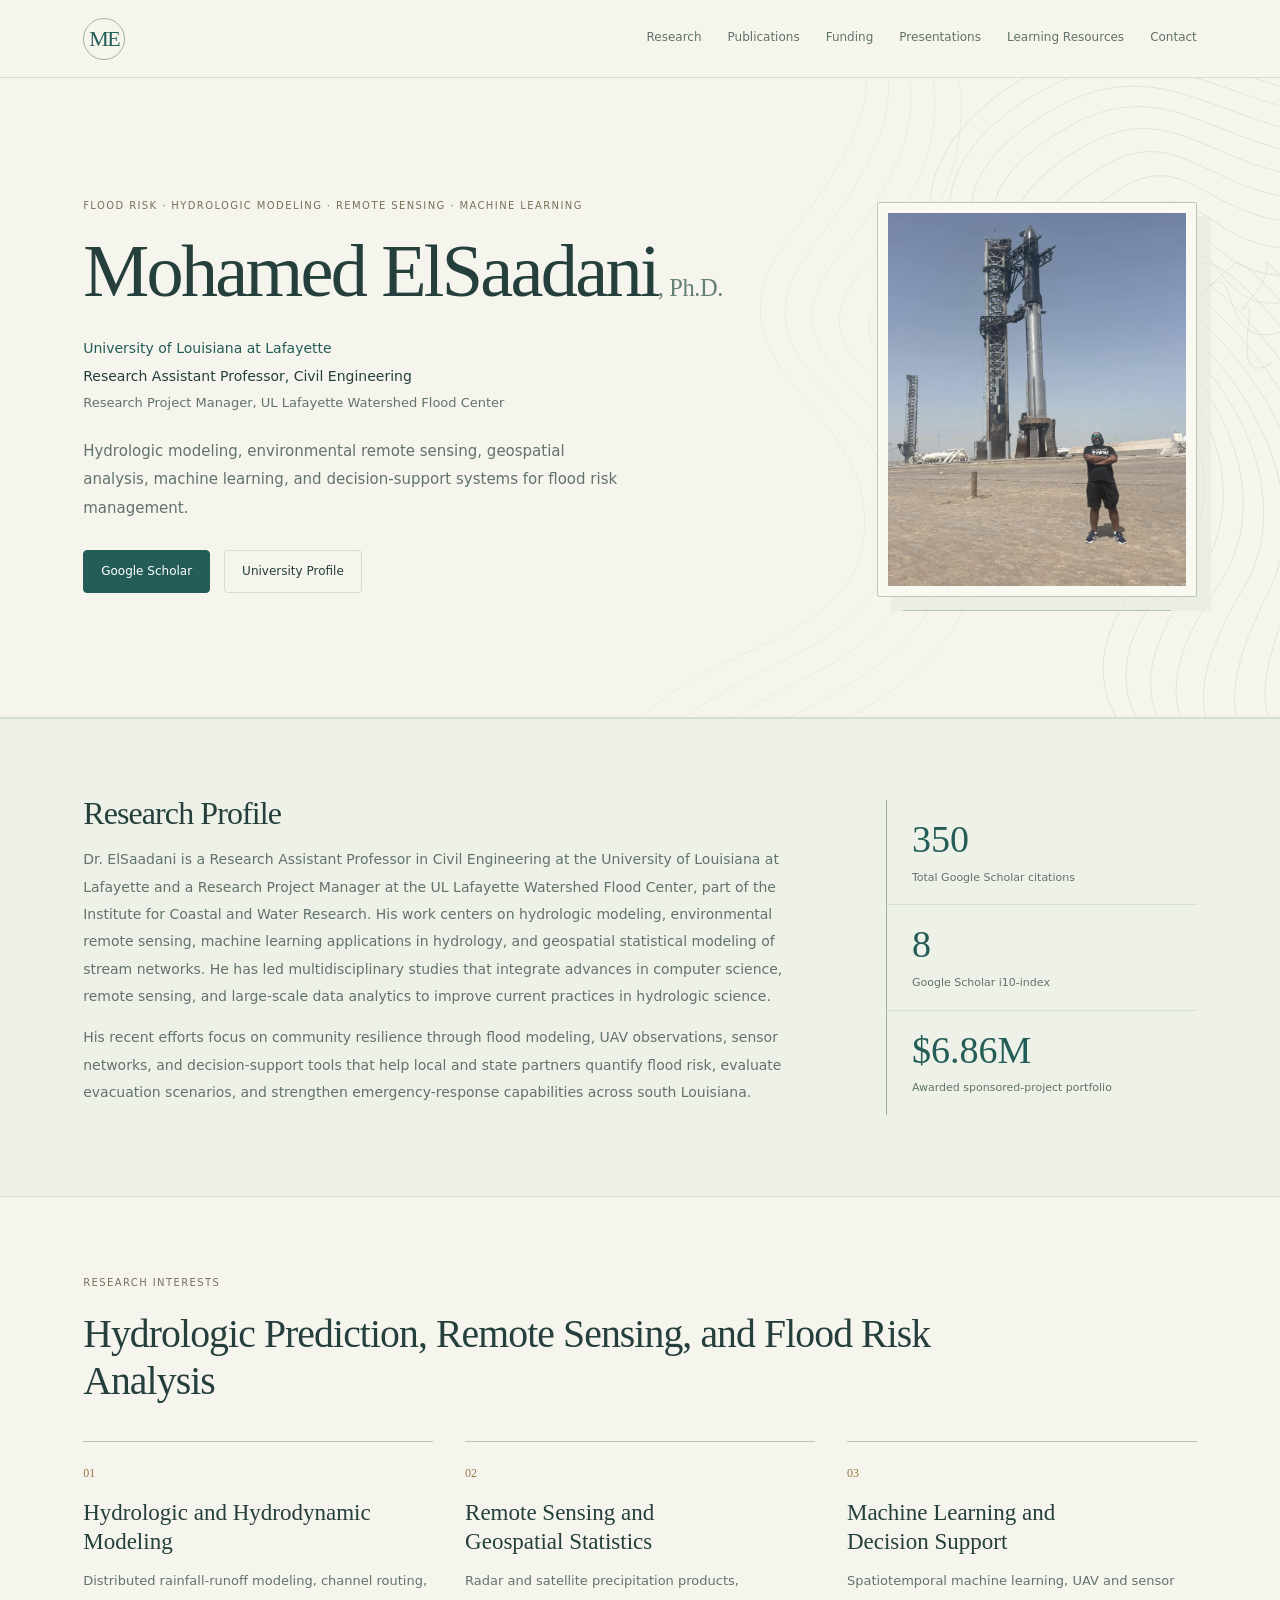
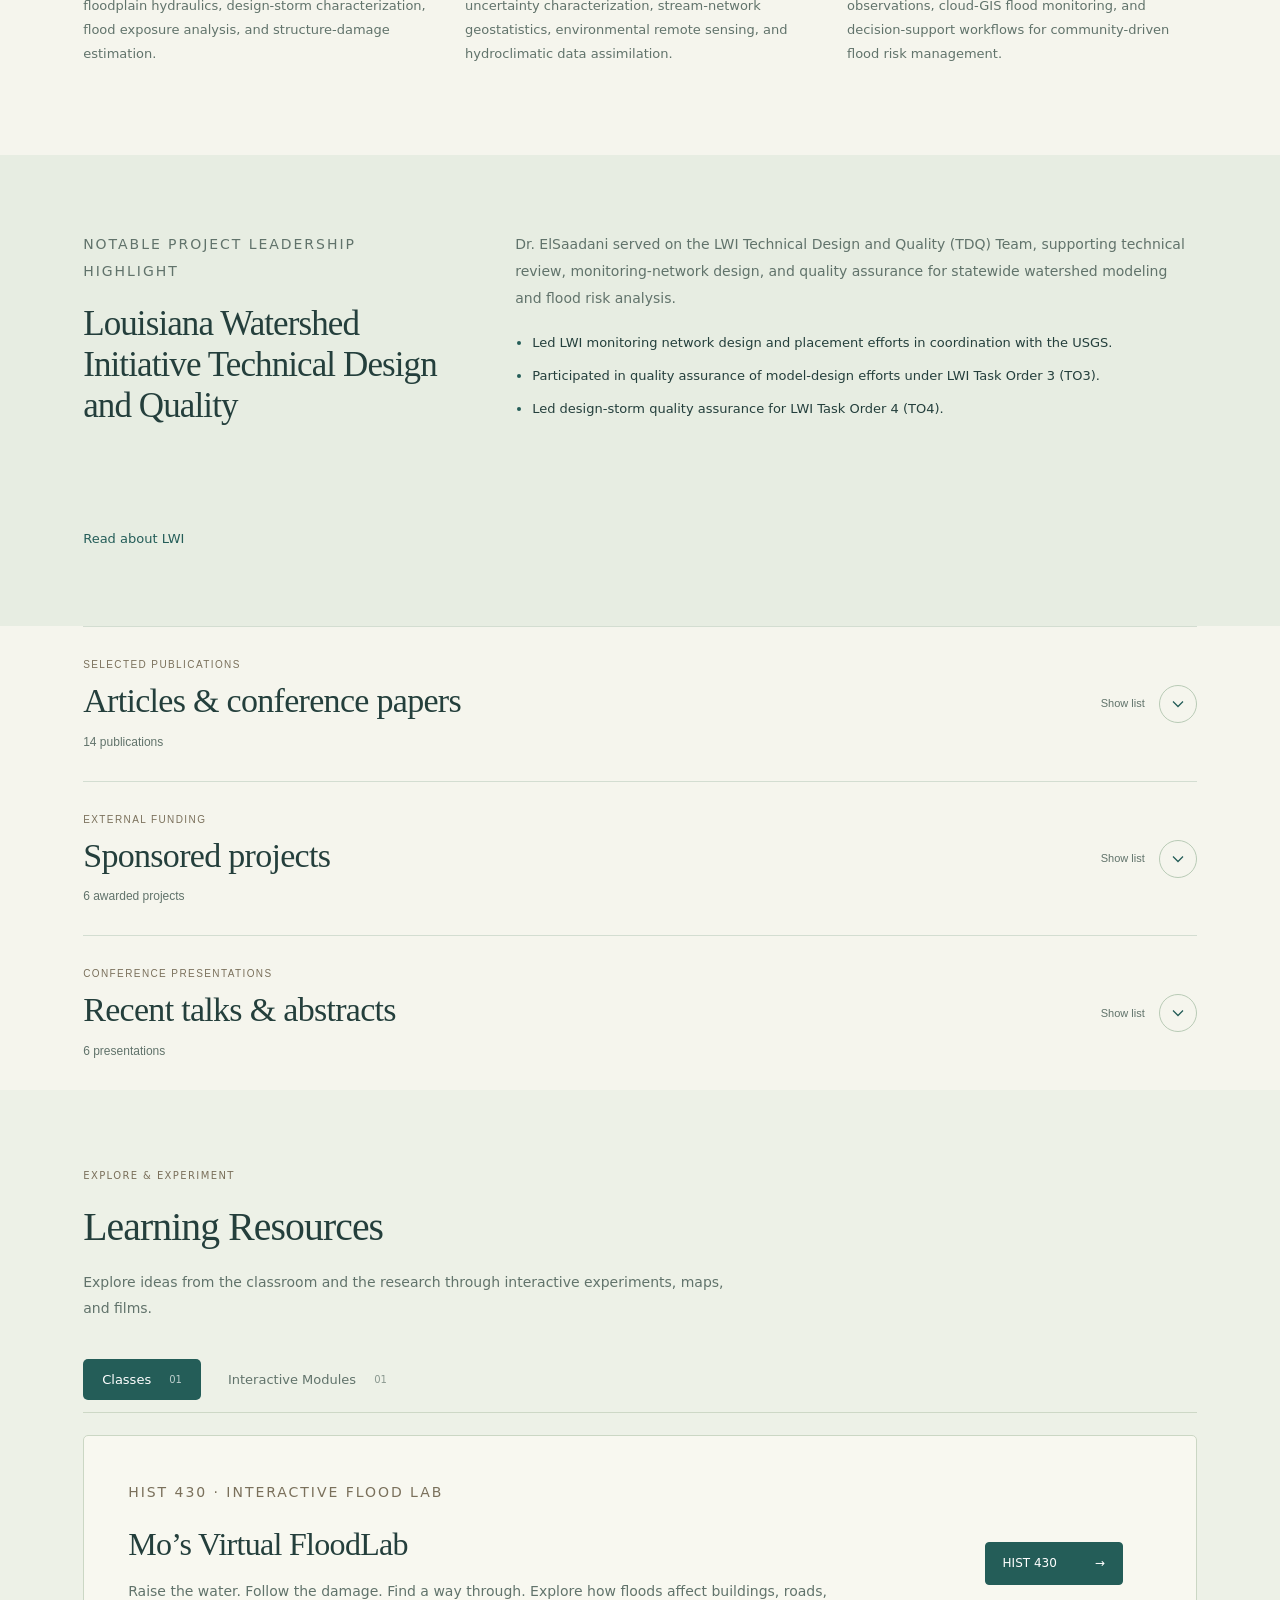
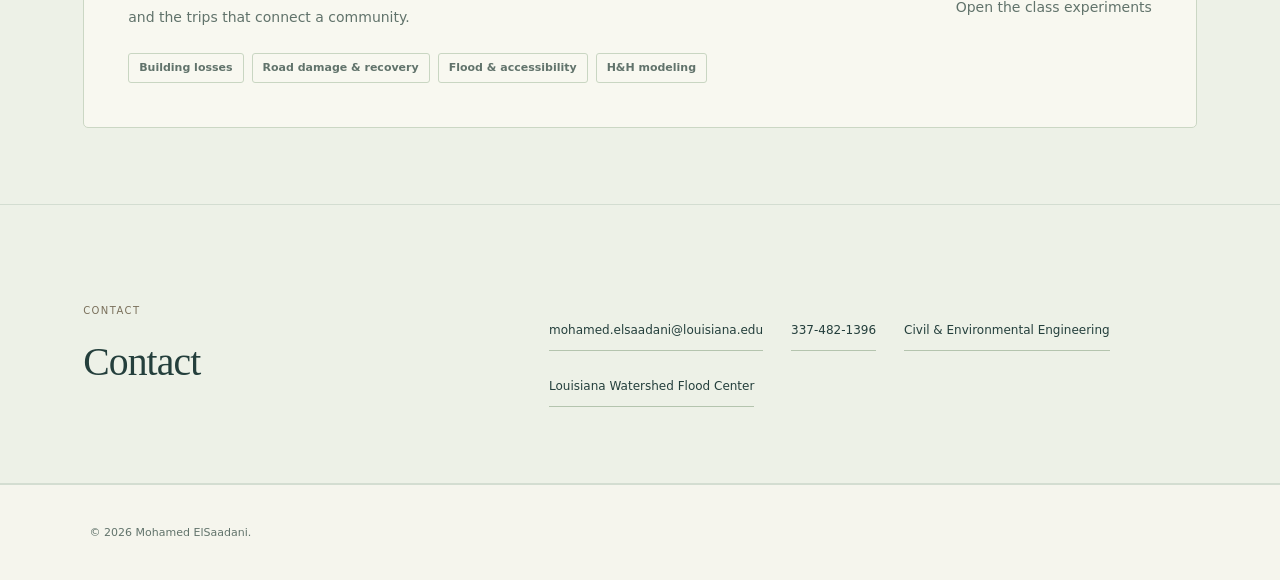
==== commit ecef710b: "Add Rohan Creek hydrologic and hydraulic modeling lesson" ====
--- a/index.html
+++ b/index.html
@@ -241,7 +241,7 @@
               <div class="pub-title-line">
                 <h3>A Stakeholder-Driven Approach for Enhancing Streamflow Monitoring Networks in Louisiana, USA</h3>
               </div>
-              <p>2025 &middot; E. Habib, <strong>M. ElSaadani</strong>, B. Miles, R. Miller, E. Meselhe, M. Allison, K. Hu. <em>JAWRA Journal of the American Water Resources Association</em>, 61(2), e70007.</p>
+              <p>E. Habib, <strong>M. ElSaadani</strong>, B. Miles, R. Miller, E. Meselhe, M. Allison, K. Hu (2025). <em>JAWRA Journal of the American Water Resources Association</em>, 61(2), e70007.</p>
             </div>
           </article>
           <article>
@@ -256,7 +256,7 @@
               <div class="pub-title-line">
                 <h3><a href="https://doi.org/10.3389/frwa.2023.1087076">Anchoring Tools to Communities: Perceptions of Flood Informational Tools</a></h3>
               </div>
-              <p>2023 &middot; E. H. Habib, B. Miles, L. Skilton, <strong>M. ElSaadani</strong>, A. C. Osland, E. Willis, R. Miller, T. Do, S. R. Barnes. <em>Frontiers in Water</em>, 5, 1087076. <a class="publication-doi" href="https://doi.org/10.3389/frwa.2023.1087076">doi:10.3389/frwa.2023.1087076</a>.</p>
+              <p>E. H. Habib, B. Miles, L. Skilton, <strong>M. ElSaadani</strong>, A. C. Osland, E. Willis, R. Miller, T. Do, S. R. Barnes (2023). <em>Frontiers in Water</em>, 5, 1087076. <a class="publication-doi" href="https://doi.org/10.3389/frwa.2023.1087076">doi:10.3389/frwa.2023.1087076</a>.</p>
             </div>
           </article>
           <article>
@@ -264,7 +264,7 @@
               <div class="pub-title-line">
                 <h3><a href="https://doi.org/10.3389/frwa.2022.1016362">We Don't Want Your Water: Broadening Community Understandings of Flood Risk and Mitigation</a></h3>
               </div>
-              <p>2022 &middot; L. Skilton, A. C. Osland, E. Willis, E. H. Habib, S. R. Barnes, <strong>M. ElSaadani</strong>, B. Miles, T. Q. Do. <em>Frontiers in Water</em>, 4, 1016362. <a class="publication-doi" href="https://doi.org/10.3389/frwa.2022.1016362">doi:10.3389/frwa.2022.1016362</a>.</p>
+              <p>L. Skilton, A. C. Osland, E. Willis, E. H. Habib, S. R. Barnes, <strong>M. ElSaadani</strong>, B. Miles, T. Q. Do (2022). <em>Frontiers in Water</em>, 4, 1016362. <a class="publication-doi" href="https://doi.org/10.3389/frwa.2022.1016362">doi:10.3389/frwa.2022.1016362</a>.</p>
             </div>
           </article>
           <article>
@@ -272,7 +272,7 @@
               <div class="pub-title-line">
                 <h3><a href="https://doi.org/10.3389/frai.2021.636234">Assessment of a Spatiotemporal Deep Learning Approach for Hydroclimatic Prediction</a></h3>
               </div>
-              <p>2021 &middot; <strong>M. ElSaadani</strong>, E. Habib, A. M. Abdelhameed, M. Bayoumi. <em>Frontiers in Artificial Intelligence</em>, 4, 636234. <a class="publication-doi" href="https://doi.org/10.3389/frai.2021.636234">doi:10.3389/frai.2021.636234</a>.</p>
+              <p><strong>M. ElSaadani</strong>, E. Habib, A. M. Abdelhameed, M. Bayoumi (2021). <em>Frontiers in Artificial Intelligence</em>, 4, 636234. <a class="publication-doi" href="https://doi.org/10.3389/frai.2021.636234">doi:10.3389/frai.2021.636234</a>.</p>
             </div>
           </article>
           <article>
@@ -280,7 +280,7 @@
               <div class="pub-title-line">
                 <h3><a href="https://doi.org/10.3390/rs12091477">Evaluation of Radar-Rainfall Products over Coastal Louisiana</a></h3>
               </div>
-              <p>2020 &middot; R. B. Sharif, E. H. Habib, <strong>M. ElSaadani</strong>. <em>Remote Sensing</em>, 12(9), 1477. <a class="publication-doi" href="https://doi.org/10.3390/rs12091477">doi:10.3390/rs12091477</a>.</p>
+              <p>R. B. Sharif, E. H. Habib, <strong>M. ElSaadani</strong> (2020). <em>Remote Sensing</em>, 12(9), 1477. <a class="publication-doi" href="https://doi.org/10.3390/rs12091477">doi:10.3390/rs12091477</a>.</p>
             </div>
           </article>
           <article>
@@ -288,7 +288,7 @@
               <div class="pub-title-line">
                 <h3><a href="https://doi.org/10.1111/1752-1688.12627">An Investigation of Errors in Distributed Models' Stream Discharge Prediction Due to Channel Routing</a></h3>
               </div>
-              <p>2018 &middot; <strong>M. ElSaadani</strong>, W. F. Krajewski, R. Goska, M. B. Smith. <em>JAWRA Journal of the American Water Resources Association</em>, 54(3), 742-751. <a class="publication-doi" href="https://doi.org/10.1111/1752-1688.12627">doi:10.1111/1752-1688.12627</a>.</p>
+              <p><strong>M. ElSaadani</strong>, W. F. Krajewski, R. Goska, M. B. Smith (2018). <em>JAWRA Journal of the American Water Resources Association</em>, 54(3), 742-751. <a class="publication-doi" href="https://doi.org/10.1111/1752-1688.12627">doi:10.1111/1752-1688.12627</a>.</p>
             </div>
           </article>
           <article>
@@ -296,7 +296,7 @@
               <div class="pub-title-line">
                 <h3><a href="https://doi.org/10.1080/2150704X.2018.1475768">River-Network Based Characterization of Errors in Remotely Sensed Rainfall Products</a></h3>
               </div>
-              <p>2018 &middot; <strong>M. ElSaadani</strong>, W. F. Krajewski, D. L. Zimmerman. <em>Remote Sensing Letters</em>, 9(8), 743-752. <a class="publication-doi" href="https://doi.org/10.1080/2150704X.2018.1475768">doi:10.1080/2150704X.2018.1475768</a>.</p>
+              <p><strong>M. ElSaadani</strong>, W. F. Krajewski, D. L. Zimmerman (2018). <em>Remote Sensing Letters</em>, 9(8), 743-752. <a class="publication-doi" href="https://doi.org/10.1080/2150704X.2018.1475768">doi:10.1080/2150704X.2018.1475768</a>.</p>
             </div>
           </article>
           <article>
@@ -304,7 +304,7 @@
               <div class="pub-title-line">
                 <h3><a href="https://doi.org/10.4236/jwarp.2017.97048">A Time-Based Framework for Evaluating Hydrologic Routing Methodologies Using Wavelet Transform</a></h3>
               </div>
-              <p>2017 &middot; <strong>M. ElSaadani</strong>, W. F. Krajewski. <em>Journal of Water Resource and Protection</em>, 9(7), 723-744. <a class="publication-doi" href="https://doi.org/10.4236/jwarp.2017.97048">doi:10.4236/jwarp.2017.97048</a>.</p>
+              <p><strong>M. ElSaadani</strong>, W. F. Krajewski (2017). <em>Journal of Water Resource and Protection</em>, 9(7), 723-744. <a class="publication-doi" href="https://doi.org/10.4236/jwarp.2017.97048">doi:10.4236/jwarp.2017.97048</a>.</p>
             </div>
           </article>
           <article>
@@ -312,7 +312,7 @@
               <div class="pub-title-line">
                 <h3><a href="https://doi.org/10.1016/j.jag.2012.08.012">Inter-Comparison of Satellite Rainfall Products for Representing Rainfall Diurnal Cycle over the Nile Basin</a></h3>
               </div>
-              <p>2013 &middot; A. T. Haile, E. Habib, <strong>M. ElSaadani</strong>, T. H. M. Rientjes. <em>International Journal of Applied Earth Observation and Geoinformation</em>, 21(1), 230-240. <a class="publication-doi" href="https://doi.org/10.1016/j.jag.2012.08.012">doi:10.1016/j.jag.2012.08.012</a>.</p>
+              <p>A. T. Haile, E. Habib, <strong>M. ElSaadani</strong>, T. H. M. Rientjes (2013). <em>International Journal of Applied Earth Observation and Geoinformation</em>, 21(1), 230-240. <a class="publication-doi" href="https://doi.org/10.1016/j.jag.2012.08.012">doi:10.1016/j.jag.2012.08.012</a>.</p>
             </div>
           </article>
           <article>
@@ -320,7 +320,7 @@
               <div class="pub-title-line">
                 <h3><a href="https://doi.org/10.1175/JAMC-D-11-0252.1">Climatology-Focused Evaluation of CMORPH and TMPA Satellite Rainfall Products over the Nile Basin</a></h3>
               </div>
-              <p>2012 &middot; E. Habib, <strong>M. ElSaadani</strong>, A. T. Haile. <em>Journal of Applied Meteorology and Climatology</em>, 51(12), 2105-2121. <a class="publication-doi" href="https://doi.org/10.1175/JAMC-D-11-0252.1">doi:10.1175/JAMC-D-11-0252.1</a>.</p>
+              <p>E. Habib, <strong>M. ElSaadani</strong>, A. T. Haile (2012). <em>Journal of Applied Meteorology and Climatology</em>, 51(12), 2105-2121. <a class="publication-doi" href="https://doi.org/10.1175/JAMC-D-11-0252.1">doi:10.1175/JAMC-D-11-0252.1</a>.</p>
             </div>
           </article>
         </div>
@@ -446,7 +446,7 @@
               <p class="eyebrow">HIST 430 &middot; Interactive Flood Lab</p>
               <h3 id="course-title">Mo&rsquo;s Virtual FloodLab</h3>
               <p>Raise the water. Follow the damage. Find a way through. Explore how floods affect buildings, roads, and the trips that connect a community.</p>
-              <ul class="course-topics" aria-label="Available experiments"><li>Building losses</li><li>Road damage &amp; recovery</li><li>Flood &amp; accessibility</li></ul>
+              <ul class="course-topics" aria-label="Available experiments"><li>Building losses</li><li>Road damage &amp; recovery</li><li>Flood &amp; accessibility</li><li>H&amp;H modeling</li></ul>
             </div>
             <div class="course-action">
               <a class="button primary course-button" href="./mos-virtual-floodlab/" aria-describedby="course-help">HIST 430 <span aria-hidden="true">&rarr;</span></a>
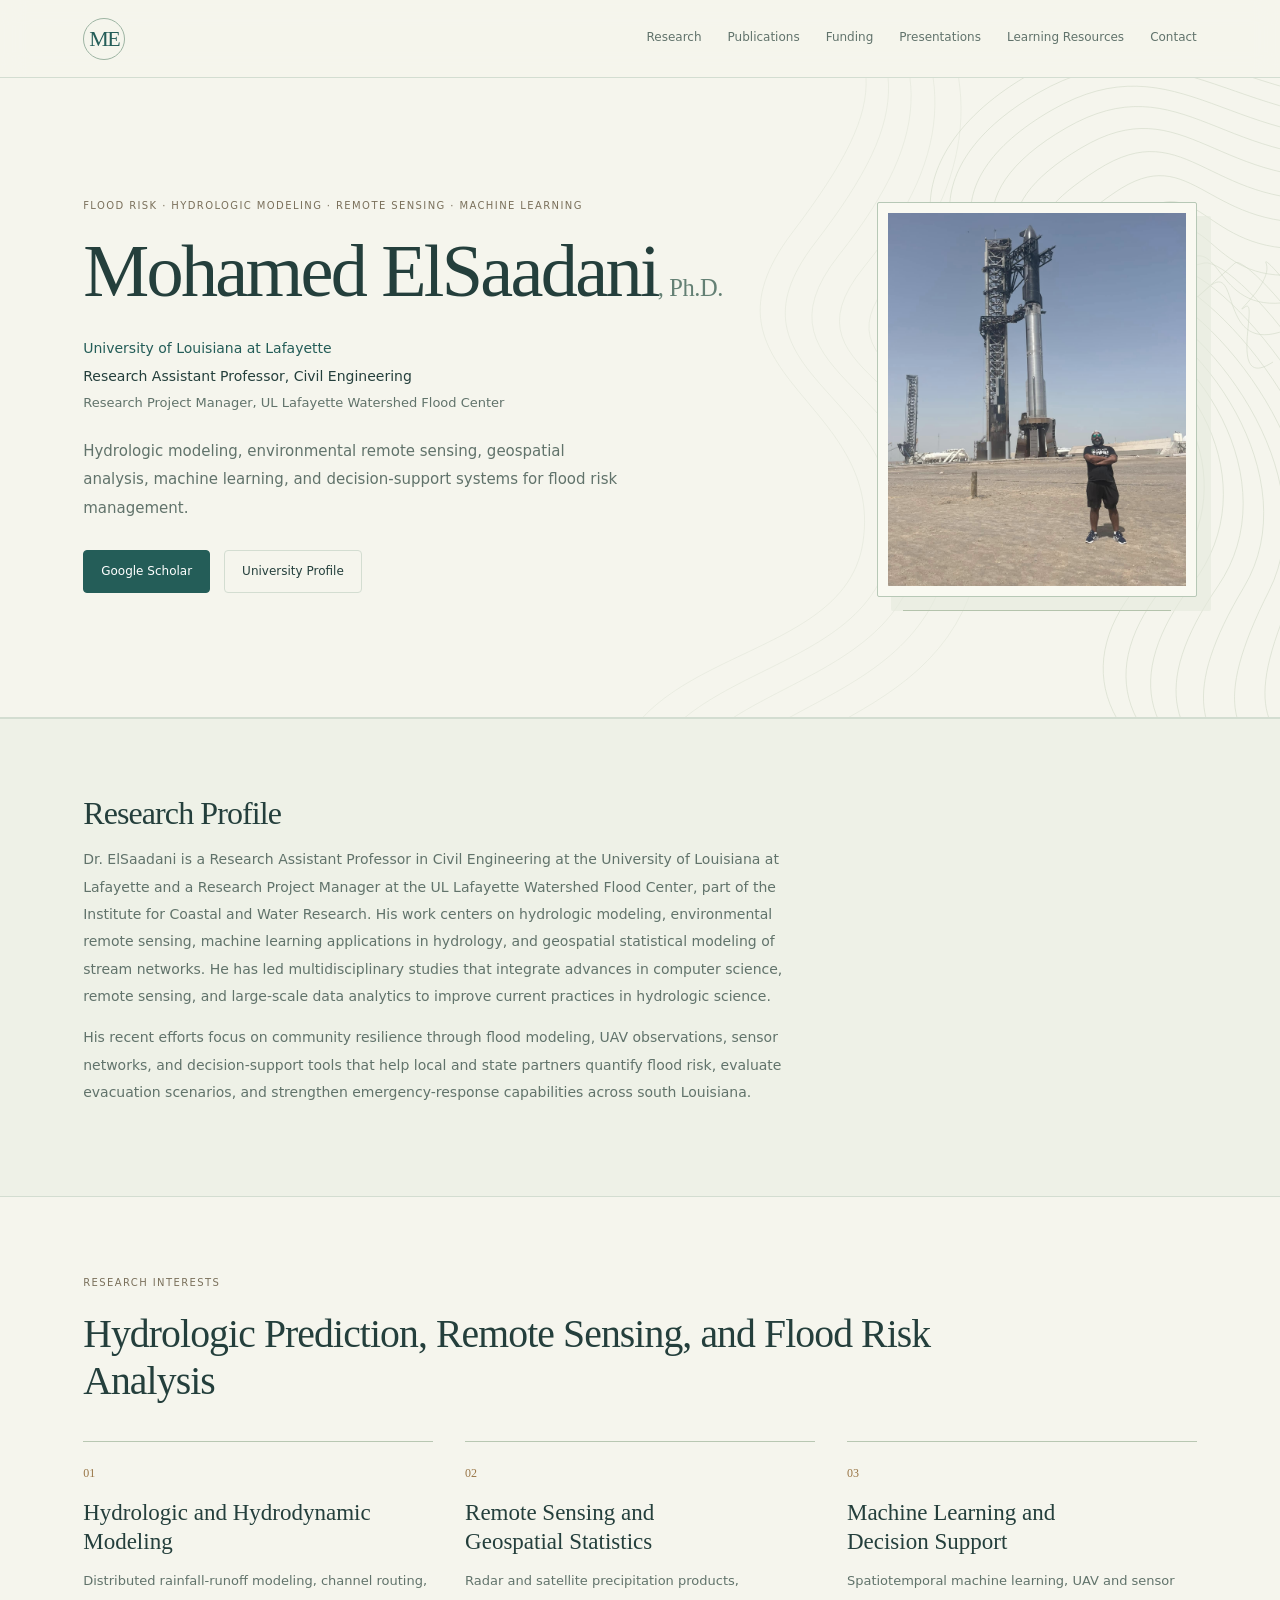
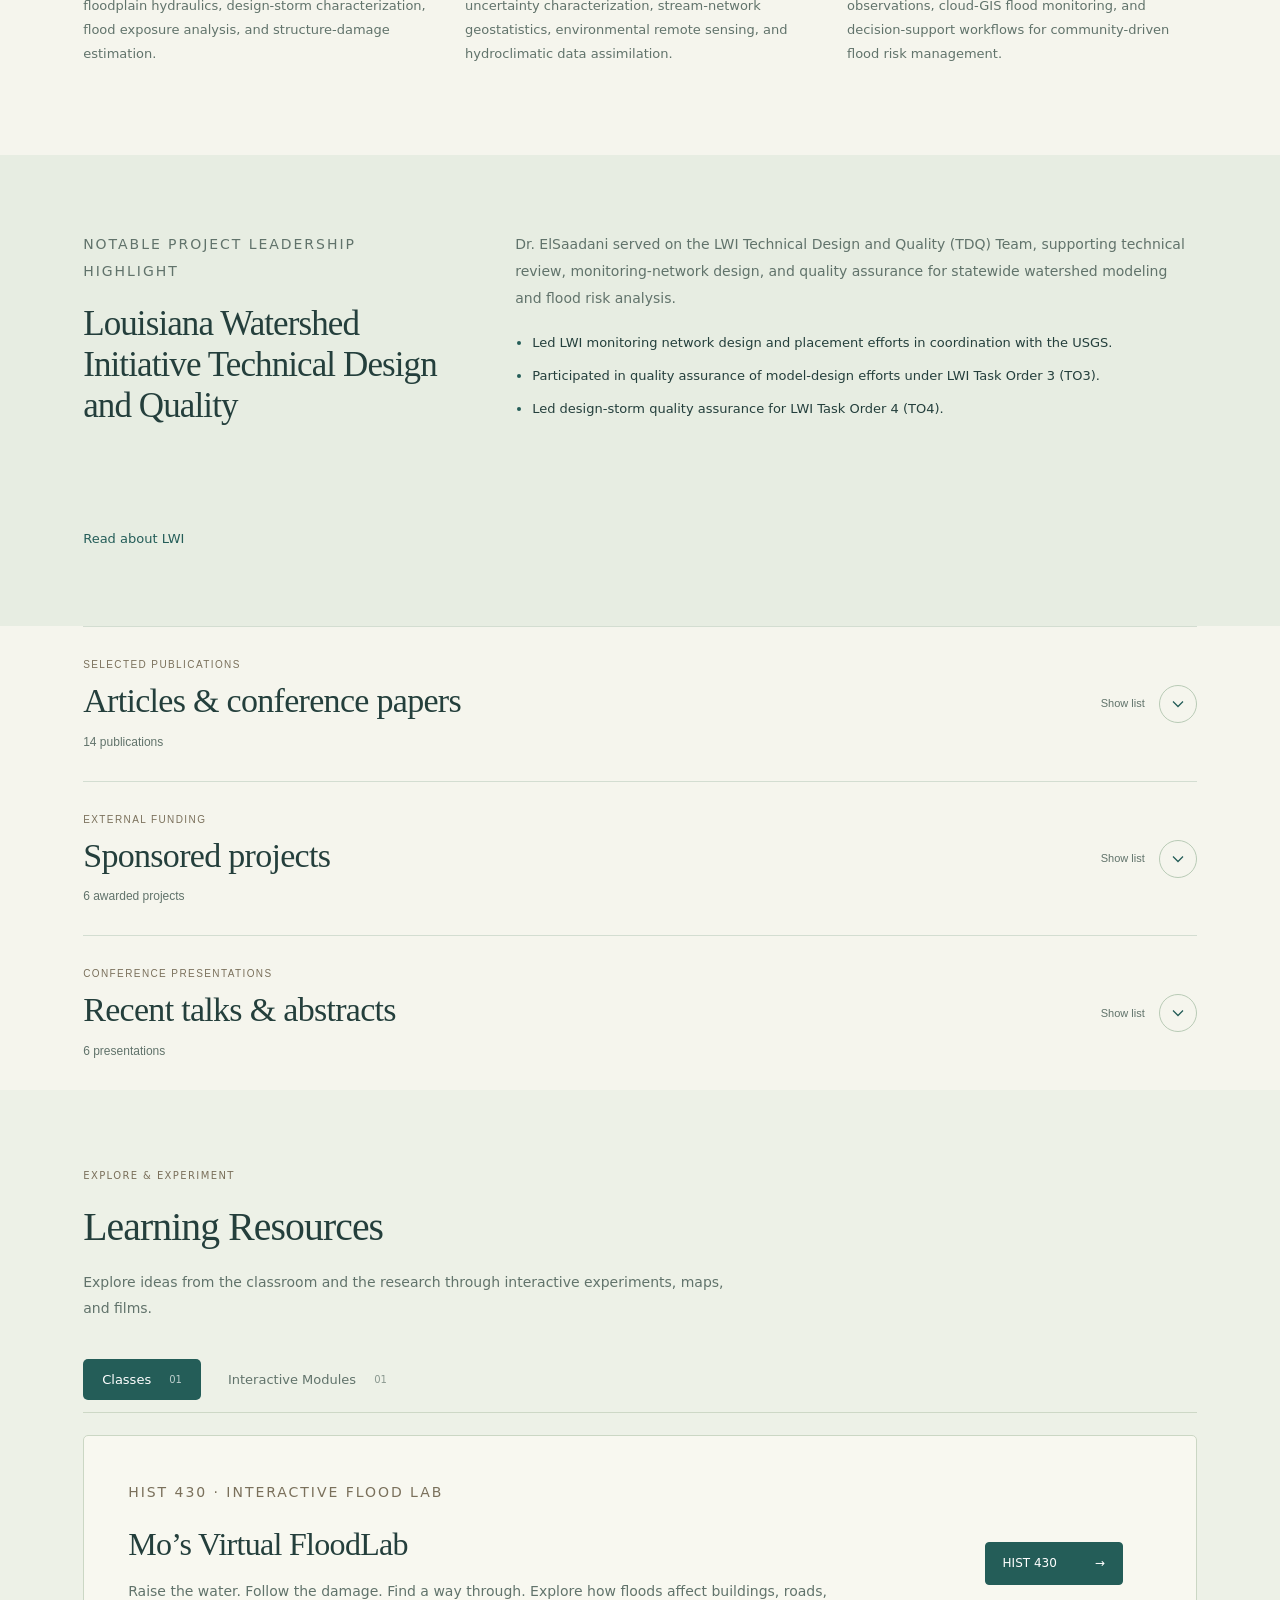
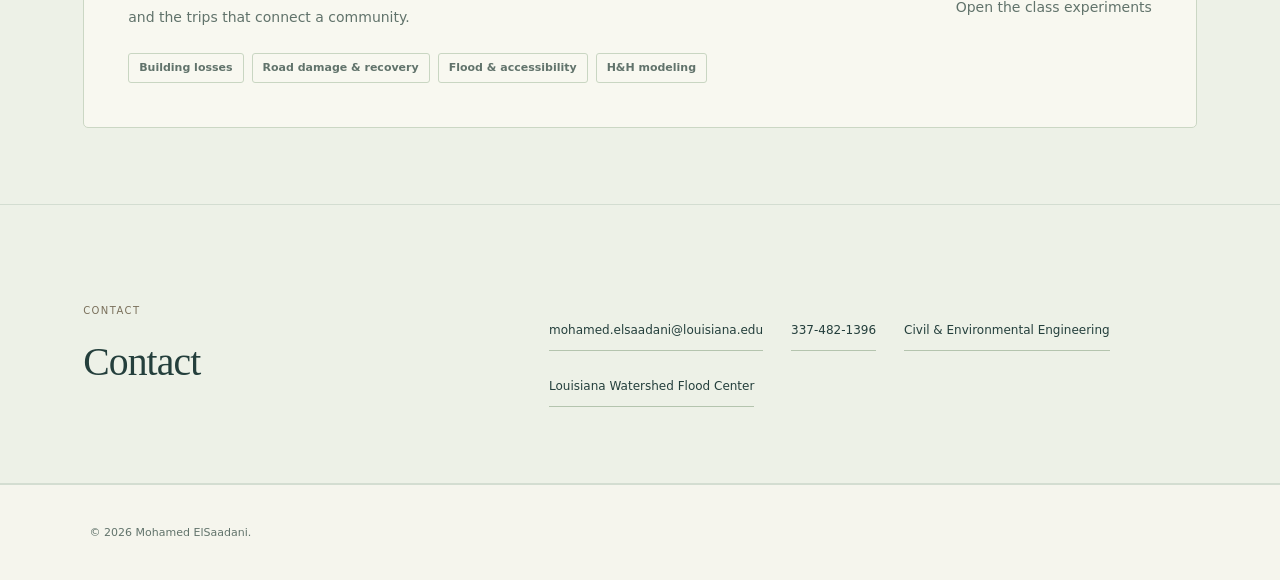
==== commit a10beb39: "Use published NHESS citation and remove profile metrics" ====
--- a/index.html
+++ b/index.html
@@ -85,7 +85,7 @@
       rel="stylesheet"
     />
     <link rel="stylesheet" href="styles.css?v=20260926-learning" />
-    <link rel="stylesheet" href="refinement.css?v=20260927-folds">
+    <link rel="stylesheet" href="refinement.css?v=20261119-profile">
   </head>
   <body>
     <header class="site-header">
@@ -150,11 +150,6 @@
             Louisiana.
           </p>
         </div>
-        <dl class="stats">
-          <div><dt>350</dt><dd>Total Google Scholar citations</dd></div>
-          <div><dt>8</dt><dd>Google Scholar i10-index</dd></div>
-          <div><dt>$6.86M</dt><dd>Awarded sponsored-project portfolio</dd></div>
-        </dl>
       </section>
 
       <section id="research" class="section">
@@ -219,9 +214,9 @@
         <div class="publication-list">
           <article>
             <div class="pub-body">
-              <h3><a href="https://egusphere.copernicus.org/preprints/2026/egusphere-2026-1388/">Effect of Design Storm Characterization on Flood Exposure and Structure Damage Estimates: A Case Study in South Louisiana, USA</a></h3>
-              <p><strong>M. ElSaadani</strong>, E. Habib, M. M. Morsy (2026). <em>Natural Hazards and Earth System Sciences</em>. Accepted; preprint available on EGUsphere.</p>
-              <p class="publication-recognition"><span>Accepted in NHESS</span><span>Highlight paper</span></p>
+              <h3><a href="https://doi.org/10.5194/nhess-26-5201-2026">Flood exposure and structure damage under deterministic design-storm and stochastic storm transposition rainfall scenarios: a case study in South Louisiana, USA</a></h3>
+              <p><strong>M. ElSaadani</strong>, E. Habib, M. M. Morsy (2026). <em>Natural Hazards and Earth System Sciences</em>, 26, 5201–5218.</p>
+              <p class="publication-recognition"><span>NHESS Highlight Paper</span></p>
             </div>
           </article>
           <article>
